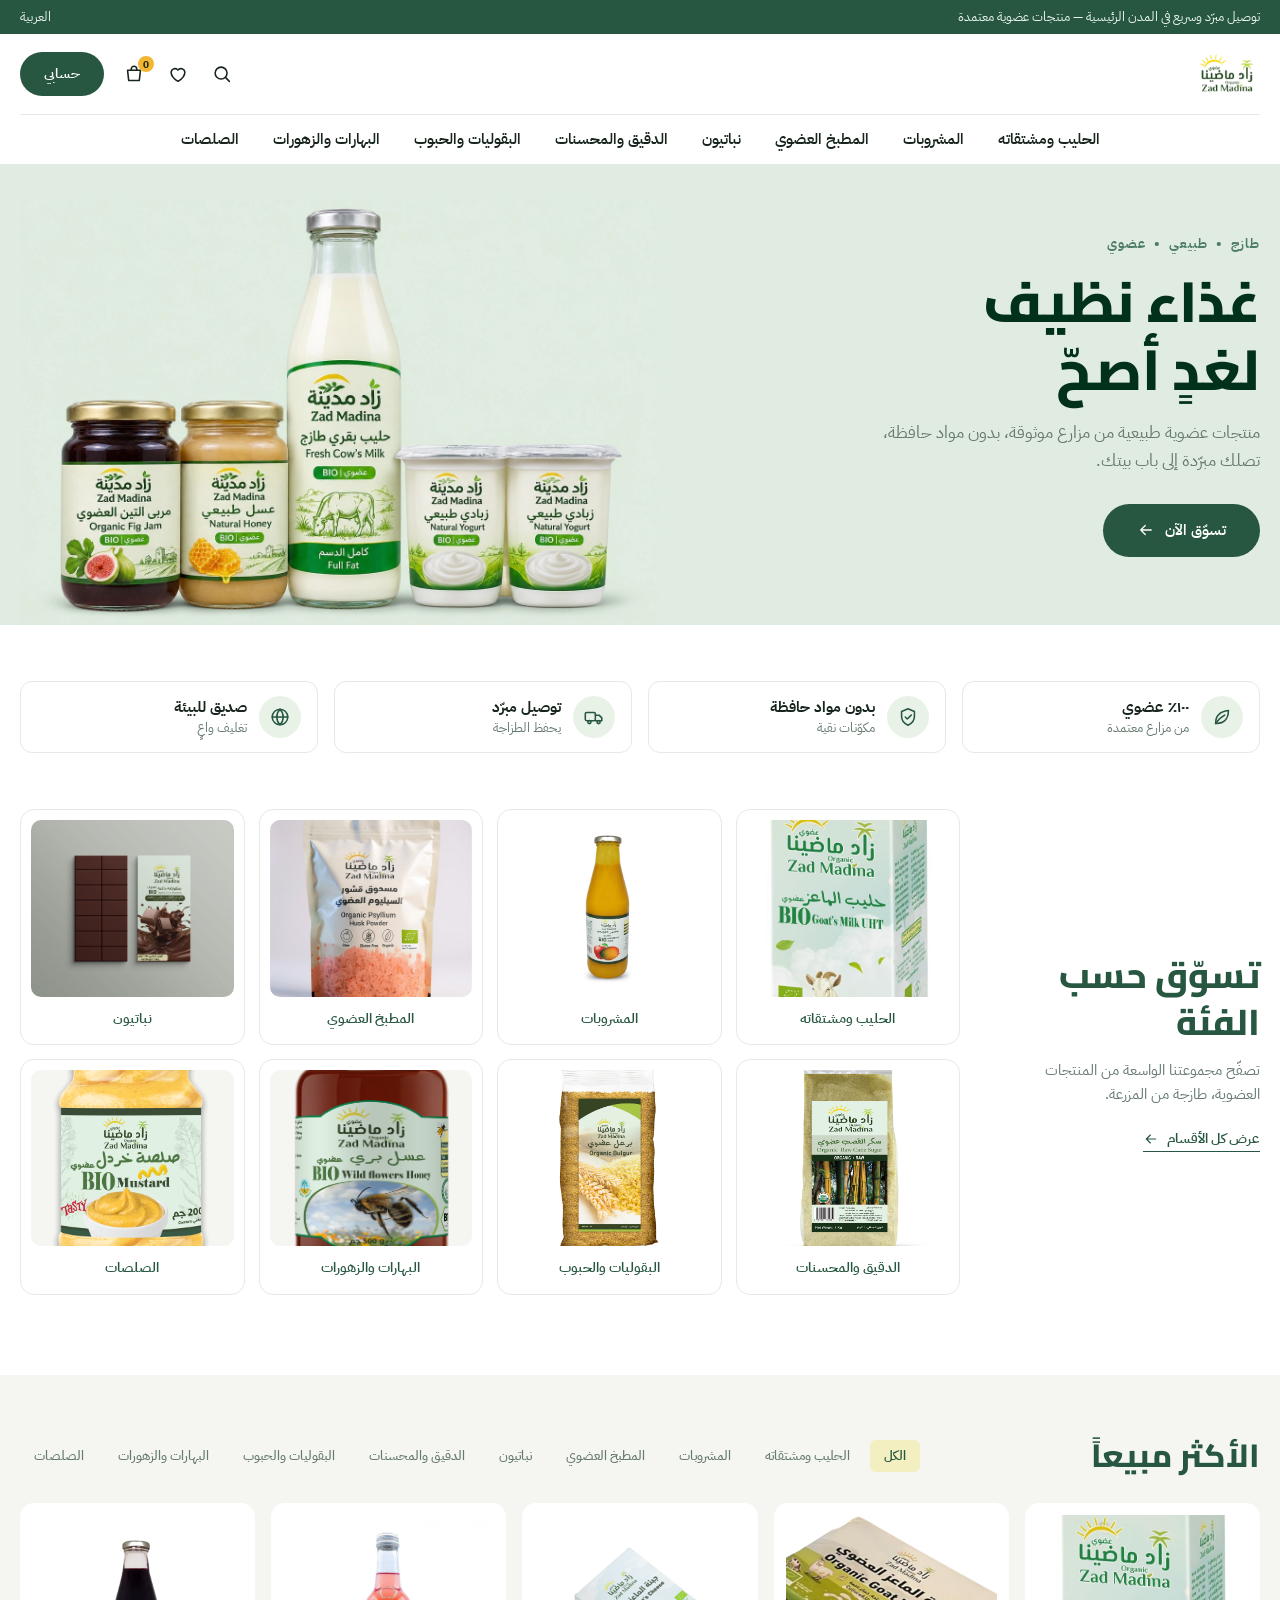
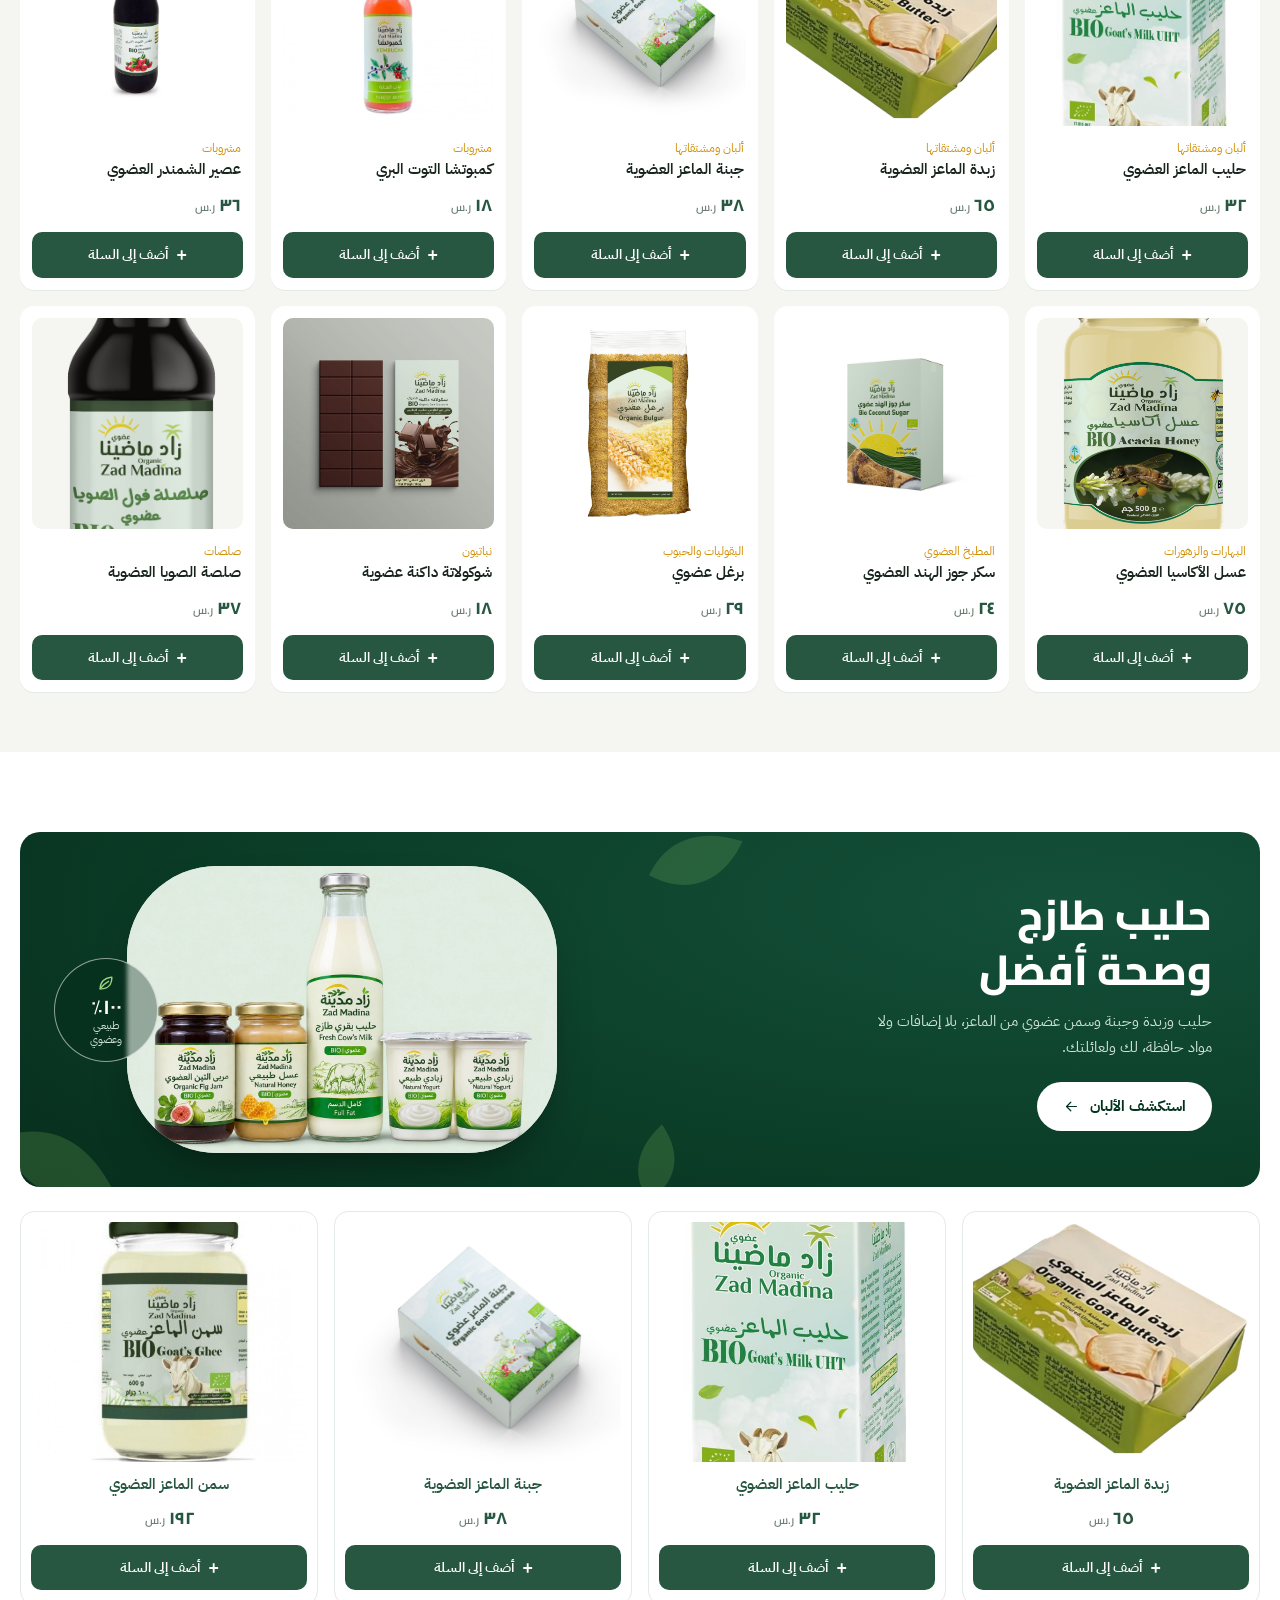
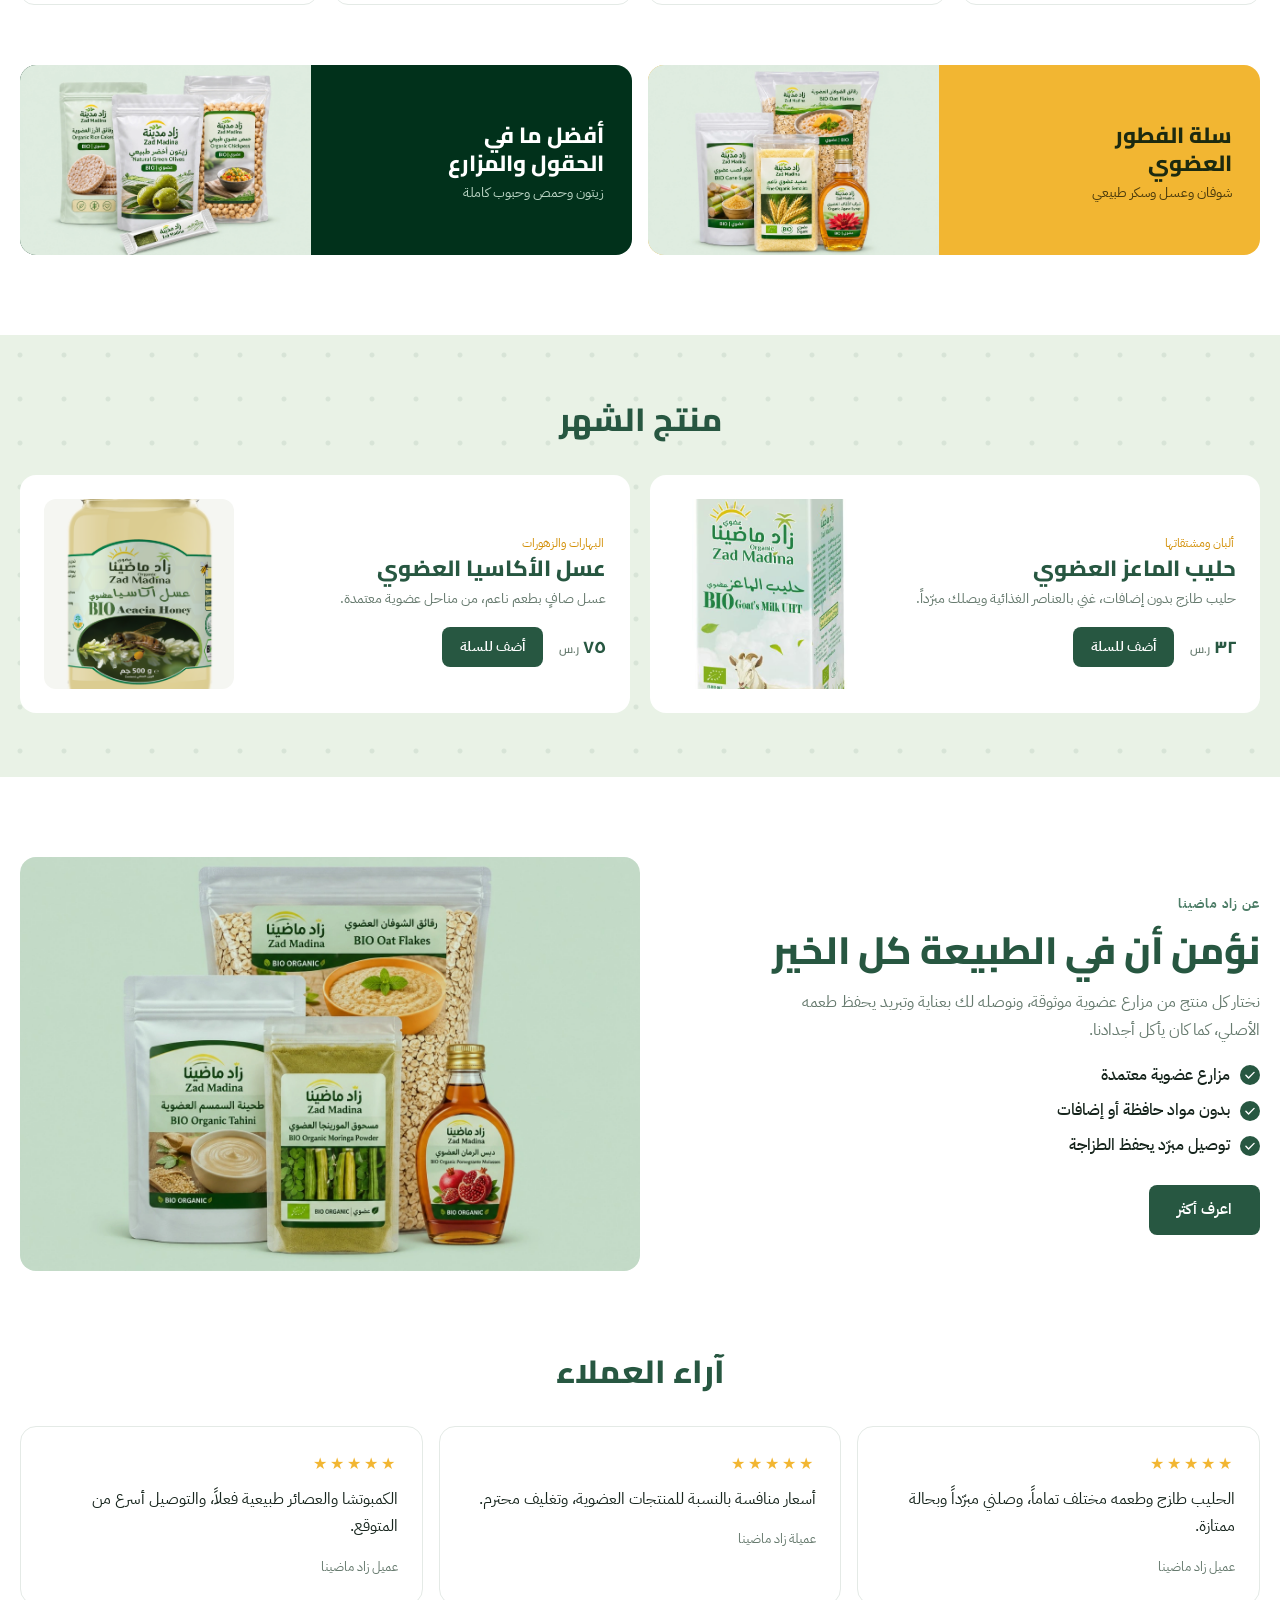
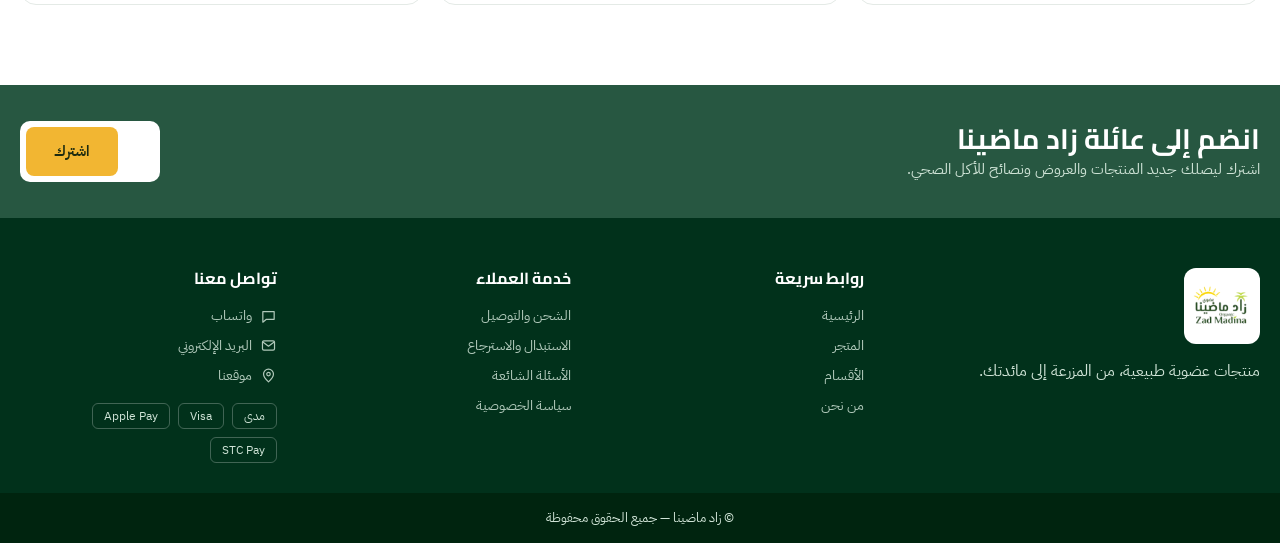
==== index.html @ 416ddc4e "Add full-width add-to-cart button under every product" ====
<!doctype html>
<html lang="ar" dir="rtl">
<head>
<meta charset="utf-8">
<meta name="viewport" content="width=device-width, initial-scale=1">
<title>زاد ماضينا | منتجات عضوية طبيعية</title>
<meta name="description" content="متجر زاد ماضينا: حليب ومشتقاته، مشروبات، مطبخ عضوي، دقيق ومحسنات بجودة عضوية موثوقة وتوصيل مبرد.">
<link rel="preconnect" href="https://fonts.googleapis.com">
<link rel="preconnect" href="https://fonts.gstatic.com" crossorigin>
<link href="https://fonts.googleapis.com/css2?family=Cairo:wght@600;700;800&family=IBM+Plex+Sans+Arabic:wght@400;500;600&display=swap" rel="stylesheet">
<link rel="stylesheet" href="css/style.css?v=27">
</head>
<body>

<div class="topbar"><div class="container topbar__in"><span>توصيل مبرّد وسريع في المدن الرئيسية — منتجات عضوية معتمدة</span><span class="topbar__lang">العربية</span></div></div>

<header class="header">
  <div class="header__row container">
    <a href="#" class="logo" aria-label="زاد ماضينا"><img src="assets/logo.webp" alt="زاد ماضينا"></a>
    <nav class="nav" aria-label="أقسام المتجر"><a href="#featured" class="nav__a" data-tab="dairy">الحليب ومشتقاته</a><a href="#featured" class="nav__a" data-tab="drinks">المشروبات</a><a href="#featured" class="nav__a" data-tab="kitchen">المطبخ العضوي</a><a href="#featured" class="nav__a" data-tab="vegan">نباتيون</a><a href="#featured" class="nav__a" data-tab="flour">الدقيق والمحسنات</a><a href="#featured" class="nav__a" data-tab="legumes">البقوليات والحبوب</a><a href="#featured" class="nav__a" data-tab="spices">البهارات والزهورات</a><a href="#featured" class="nav__a" data-tab="sauces">الصلصات</a></nav>
    <div class="header__tools">
      <button class="icon-btn" aria-label="بحث"><svg viewBox="0 0 24 24"><circle cx="11" cy="11" r="6.5"/><path d="m16 16 4 4"/></svg></button>
      <button class="icon-btn" aria-label="المفضلة"><svg viewBox="0 0 24 24"><path d="M12 20s-7.5-4.6-7.5-10A4.3 4.3 0 0 1 12 7.6 4.3 4.3 0 0 1 19.5 10c0 5.4-7.5 10-7.5 10Z"/></svg></button>
      <button class="icon-btn cart" aria-label="السلة"><svg viewBox="0 0 24 24"><path d="M5 8h14l-1.2 11H6.2L5 8Z"/><path d="M9 8V6.5a3 3 0 0 1 6 0V8"/></svg><span class="cart__n">0</span></button>
      <a href="#" class="btn btn--solid btn--acct">حسابي</a>
    </div>
  </div>
</header>

<main>

<!-- HERO: one full-width banner in the store palette -->
<section class="hero">
  <div class="hero__in container">
    <div class="hero__copy">
      <p class="eyebrow">طازج &nbsp;•&nbsp; طبيعي &nbsp;•&nbsp; عضوي</p>
      <h1>غذاء نظيف<br>لغدٍ أصحّ</h1>
      <p class="lead">منتجات عضوية طبيعية من مزارع موثوقة، بدون مواد حافظة، تصلك مبرّدة إلى باب بيتك.</p>
      <a href="#featured" class="btn btn--solid btn--lg">تسوّق الآن <svg viewBox="0 0 24 24"><path d="M19 12H5m6-6-6 6 6 6"/></svg></a>
    </div>
    <img class="hero__img" src="assets/banners/b1.webp" alt="مربى التين والعسل والحليب والزبادي العضوي من زاد ماضينا">
  </div>
</section>

<!-- BENEFITS -->
<section class="benefits container">
  <div><i><svg viewBox="0 0 24 24"><path d="M5 19c0-8 5-13 14-14 0 9-5 14-13 14"/><path d="M5 19c3-4 6-7 10-9"/></svg></i><b>١٠٠٪ عضوي</b><span>من مزارع معتمدة</span></div>
  <div><i><svg viewBox="0 0 24 24"><path d="M12 3 5 6v5.5c0 4.5 3 7.7 7 9.5 4-1.8 7-5 7-9.5V6l-7-3Z"/><path d="m9 12 2.2 2.2L15.5 10"/></svg></i><b>بدون مواد حافظة</b><span>مكوّنات نقية</span></div>
  <div><i><svg viewBox="0 0 24 24"><rect x="2.5" y="7" width="11" height="9" rx="1.5"/><path d="M13.5 10h4l3 3v3h-7"/><circle cx="7" cy="17.5" r="1.7"/><circle cx="17" cy="17.5" r="1.7"/></svg></i><b>توصيل مبرّد</b><span>يحفظ الطزاجة</span></div>
  <div><i><svg viewBox="0 0 24 24"><circle cx="12" cy="12" r="8.5"/><path d="M3.5 12h17M12 3.5c2.5 2.5 3.5 5.5 3.5 8.5s-1 6-3.5 8.5c-2.5-2.5-3.5-5.5-3.5-8.5s1-6 3.5-8.5Z"/></svg></i><b>صديق للبيئة</b><span>تغليف واعٍ</span></div>
</section>

<!-- SHOP BY CATEGORY: square cards -->
<section class="sec container cats2" id="cats">
  <div class="cats2__intro">
    <h2>تسوّق حسب<br>الفئة</h2>
    <p>تصفّح مجموعتنا الواسعة من المنتجات العضوية، طازجة من المزرعة.</p>
    <a href="#featured" class="link cats2__all" data-tab="all">عرض كل الأقسام <svg viewBox="0 0 24 24"><path d="M19 12H5m6-6-6 6 6 6"/></svg></a>
  </div>
  <div class="cats2__grid">
    <a href="#featured" class="catcard" data-tab="dairy"><span><img src="assets/products/p2.jpg" alt="الحليب ومشتقاته" loading="lazy"></span><b>الحليب ومشتقاته</b></a>
    <a href="#featured" class="catcard" data-tab="drinks"><span><img src="assets/products/p7.jpg" alt="المشروبات" loading="lazy"></span><b>المشروبات</b></a>
    <a href="#featured" class="catcard" data-tab="kitchen"><span><img src="assets/products/p11.png" alt="المطبخ العضوي" loading="lazy"></span><b>المطبخ العضوي</b></a>
    <a href="#featured" class="catcard" data-tab="vegan"><span><img src="assets/products/p13.jpg" alt="نباتيون" loading="lazy"></span><b>نباتيون</b></a>
    <a href="#featured" class="catcard" data-tab="flour"><span><img src="assets/products/p14.jpg" alt="الدقيق والمحسنات" loading="lazy"></span><b>الدقيق والمحسنات</b></a>
    <a href="#featured" class="catcard" data-tab="legumes"><span><img src="assets/products/p12.jpg" alt="البقوليات والحبوب" loading="lazy"></span><b>البقوليات والحبوب</b></a>
    <a href="#featured" class="catcard" data-tab="spices"><span><img src="assets/products/p17.png" alt="البهارات والزهورات" loading="lazy"></span><b>البهارات والزهورات</b></a>
    <a href="#featured" class="catcard" data-tab="sauces"><span><img src="assets/products/p21.png" alt="الصلصات" loading="lazy"></span><b>الصلصات</b></a>
  </div>
</section>

<!-- FEATURED: tabbed -->
<section class="panel" id="featured">
  <div class="container">
    <header class="panel__head"><h2 class="title title--start">الأكثر مبيعاً</h2>
      <div class="tabs" role="tablist"><button role="tab" class="tab is-on" data-tab="all">الكل</button><button role="tab" class="tab" data-tab="dairy">الحليب ومشتقاته</button><button role="tab" class="tab" data-tab="drinks">المشروبات</button><button role="tab" class="tab" data-tab="kitchen">المطبخ العضوي</button><button role="tab" class="tab" data-tab="vegan">نباتيون</button><button role="tab" class="tab" data-tab="flour">الدقيق والمحسنات</button><button role="tab" class="tab" data-tab="legumes">البقوليات والحبوب</button><button role="tab" class="tab" data-tab="spices">البهارات والزهورات</button><button role="tab" class="tab" data-tab="sauces">الصلصات</button></div>
    </header>
    <div class="grid" data-panel="all"><article class="card"><a href="#" class="card__img"><img src="assets/products/p2.jpg" alt="حليب الماعز العضوي" loading="lazy"></a><p class="card__cat">ألبان ومشتقاتها</p><h3>حليب الماعز العضوي</h3><div class="card__foot"><span class="price">٣٢ <small>ر.س</small></span></div><button class="add-btn" aria-label="أضف حليب الماعز العضوي للسلة"><span class="add-btn__plus">+</span> أضف إلى السلة</button></article><article class="card"><a href="#" class="card__img"><img src="assets/products/p1.jpg" alt="زبدة الماعز العضوية" loading="lazy"></a><p class="card__cat">ألبان ومشتقاتها</p><h3>زبدة الماعز العضوية</h3><div class="card__foot"><span class="price">٦٥ <small>ر.س</small></span></div><button class="add-btn" aria-label="أضف زبدة الماعز العضوية للسلة"><span class="add-btn__plus">+</span> أضف إلى السلة</button></article><article class="card"><a href="#" class="card__img"><img src="assets/products/p3.jpg" alt="جبنة الماعز العضوية" loading="lazy"></a><p class="card__cat">ألبان ومشتقاتها</p><h3>جبنة الماعز العضوية</h3><div class="card__foot"><span class="price">٣٨ <small>ر.س</small></span></div><button class="add-btn" aria-label="أضف جبنة الماعز العضوية للسلة"><span class="add-btn__plus">+</span> أضف إلى السلة</button></article><article class="card"><a href="#" class="card__img"><img src="assets/products/p5.jpg" alt="كمبوتشا التوت البري" loading="lazy"></a><p class="card__cat">مشروبات</p><h3>كمبوتشا التوت البري</h3><div class="card__foot"><span class="price">١٨ <small>ر.س</small></span></div><button class="add-btn" aria-label="أضف كمبوتشا التوت البري للسلة"><span class="add-btn__plus">+</span> أضف إلى السلة</button></article><article class="card"><a href="#" class="card__img"><img src="assets/products/p6.jpg" alt="عصير الشمندر العضوي" loading="lazy"></a><p class="card__cat">مشروبات</p><h3>عصير الشمندر العضوي</h3><div class="card__foot"><span class="price">٣٦ <small>ر.س</small></span></div><button class="add-btn" aria-label="أضف عصير الشمندر العضوي للسلة"><span class="add-btn__plus">+</span> أضف إلى السلة</button></article><article class="card"><a href="#" class="card__img"><img src="assets/products/p16.png" alt="عسل الأكاسيا العضوي" loading="lazy"></a><p class="card__cat">البهارات والزهورات</p><h3>عسل الأكاسيا العضوي</h3><div class="card__foot"><span class="price">٧٥ <small>ر.س</small></span></div><button class="add-btn" aria-label="أضف عسل الأكاسيا العضوي للسلة"><span class="add-btn__plus">+</span> أضف إلى السلة</button></article><article class="card"><a href="#" class="card__img"><img src="assets/products/p9.jpg" alt="سكر جوز الهند العضوي" loading="lazy"></a><p class="card__cat">المطبخ العضوي</p><h3>سكر جوز الهند العضوي</h3><div class="card__foot"><span class="price">٢٤ <small>ر.س</small></span></div><button class="add-btn" aria-label="أضف سكر جوز الهند العضوي للسلة"><span class="add-btn__plus">+</span> أضف إلى السلة</button></article><article class="card"><a href="#" class="card__img"><img src="assets/products/p12.jpg" alt="برغل عضوي" loading="lazy"></a><p class="card__cat">البقوليات والحبوب</p><h3>برغل عضوي</h3><div class="card__foot"><span class="price">٢٩ <small>ر.س</small></span></div><button class="add-btn" aria-label="أضف برغل عضوي للسلة"><span class="add-btn__plus">+</span> أضف إلى السلة</button></article><article class="card"><a href="#" class="card__img"><img src="assets/products/p13.jpg" alt="شوكولاتة داكنة عضوية" loading="lazy"></a><p class="card__cat">نباتيون</p><h3>شوكولاتة داكنة عضوية</h3><div class="card__foot"><span class="price">١٨ <small>ر.س</small></span></div><button class="add-btn" aria-label="أضف شوكولاتة داكنة عضوية للسلة"><span class="add-btn__plus">+</span> أضف إلى السلة</button></article><article class="card"><a href="#" class="card__img"><img src="assets/products/p20.png" alt="صلصة الصويا العضوية" loading="lazy"></a><p class="card__cat">صلصات</p><h3>صلصة الصويا العضوية</h3><div class="card__foot"><span class="price">٣٧ <small>ر.س</small></span></div><button class="add-btn" aria-label="أضف صلصة الصويا العضوية للسلة"><span class="add-btn__plus">+</span> أضف إلى السلة</button></article></div>
    <div class="grid" data-panel="dairy" hidden><article class="card"><a href="#" class="card__img"><img src="assets/products/p1.jpg" alt="زبدة الماعز العضوية" loading="lazy"></a><p class="card__cat">ألبان ومشتقاتها</p><h3>زبدة الماعز العضوية</h3><div class="card__foot"><span class="price">٦٥ <small>ر.س</small></span></div><button class="add-btn" aria-label="أضف زبدة الماعز العضوية للسلة"><span class="add-btn__plus">+</span> أضف إلى السلة</button></article><article class="card"><a href="#" class="card__img"><img src="assets/products/p2.jpg" alt="حليب الماعز العضوي" loading="lazy"></a><p class="card__cat">ألبان ومشتقاتها</p><h3>حليب الماعز العضوي</h3><div class="card__foot"><span class="price">٣٢ <small>ر.س</small></span></div><button class="add-btn" aria-label="أضف حليب الماعز العضوي للسلة"><span class="add-btn__plus">+</span> أضف إلى السلة</button></article><article class="card"><a href="#" class="card__img"><img src="assets/products/p3.jpg" alt="جبنة الماعز العضوية" loading="lazy"></a><p class="card__cat">ألبان ومشتقاتها</p><h3>جبنة الماعز العضوية</h3><div class="card__foot"><span class="price">٣٨ <small>ر.س</small></span></div><button class="add-btn" aria-label="أضف جبنة الماعز العضوية للسلة"><span class="add-btn__plus">+</span> أضف إلى السلة</button></article><article class="card"><a href="#" class="card__img"><img src="assets/products/p4.jpg" alt="سمن الماعز العضوي" loading="lazy"></a><p class="card__cat">ألبان ومشتقاتها</p><h3>سمن الماعز العضوي</h3><div class="card__foot"><span class="price">١٩٢ <small>ر.س</small></span></div><button class="add-btn" aria-label="أضف سمن الماعز العضوي للسلة"><span class="add-btn__plus">+</span> أضف إلى السلة</button></article></div>
    <div class="grid" data-panel="drinks" hidden><article class="card"><a href="#" class="card__img"><img src="assets/products/p5.jpg" alt="كمبوتشا التوت البري" loading="lazy"></a><p class="card__cat">مشروبات</p><h3>كمبوتشا التوت البري</h3><div class="card__foot"><span class="price">١٨ <small>ر.س</small></span></div><button class="add-btn" aria-label="أضف كمبوتشا التوت البري للسلة"><span class="add-btn__plus">+</span> أضف إلى السلة</button></article><article class="card"><a href="#" class="card__img"><img src="assets/products/p6.jpg" alt="عصير الشمندر العضوي" loading="lazy"></a><p class="card__cat">مشروبات</p><h3>عصير الشمندر العضوي</h3><div class="card__foot"><span class="price">٣٦ <small>ر.س</small></span></div><button class="add-btn" aria-label="أضف عصير الشمندر العضوي للسلة"><span class="add-btn__plus">+</span> أضف إلى السلة</button></article><article class="card"><a href="#" class="card__img"><img src="assets/products/p7.jpg" alt="عصير المانجو ألفونسو" loading="lazy"></a><p class="card__cat">مشروبات</p><h3>عصير المانجو ألفونسو</h3><div class="card__foot"><span class="price">٣٢ <small>ر.س</small></span></div><button class="add-btn" aria-label="أضف عصير المانجو ألفونسو للسلة"><span class="add-btn__plus">+</span> أضف إلى السلة</button></article><article class="card"><a href="#" class="card__img"><img src="assets/products/p8.jpg" alt="عصير البرتقال العضوي" loading="lazy"></a><p class="card__cat">مشروبات</p><h3>عصير البرتقال العضوي</h3><div class="card__foot"><span class="price">٣٢ <small>ر.س</small></span></div><button class="add-btn" aria-label="أضف عصير البرتقال العضوي للسلة"><span class="add-btn__plus">+</span> أضف إلى السلة</button></article></div>
    <div class="grid" data-panel="kitchen" hidden><article class="card"><a href="#" class="card__img"><img src="assets/products/p9.jpg" alt="سكر جوز الهند العضوي" loading="lazy"></a><p class="card__cat">المطبخ العضوي</p><h3>سكر جوز الهند العضوي</h3><div class="card__foot"><span class="price">٢٤ <small>ر.س</small></span></div><button class="add-btn" aria-label="أضف سكر جوز الهند العضوي للسلة"><span class="add-btn__plus">+</span> أضف إلى السلة</button></article><article class="card"><a href="#" class="card__img"><img src="assets/products/p10.jpg" alt="مايونيز عضوي" loading="lazy"></a><p class="card__cat">صلصات</p><h3>مايونيز عضوي</h3><div class="card__foot"><span class="price">٣١ <small>ر.س</small></span></div><button class="add-btn" aria-label="أضف مايونيز عضوي للسلة"><span class="add-btn__plus">+</span> أضف إلى السلة</button></article><article class="card"><a href="#" class="card__img"><img src="assets/products/p11.png" alt="قشور السيليوم العضوية" loading="lazy"></a><p class="card__cat">الدقيق والمحسنات</p><h3>قشور السيليوم العضوية</h3><div class="card__foot"><span class="price">٣٦ <small>ر.س</small></span></div><button class="add-btn" aria-label="أضف قشور السيليوم العضوية للسلة"><span class="add-btn__plus">+</span> أضف إلى السلة</button></article><article class="card"><a href="#" class="card__img"><img src="assets/products/p12.jpg" alt="برغل عضوي" loading="lazy"></a><p class="card__cat">البقوليات والحبوب</p><h3>برغل عضوي</h3><div class="card__foot"><span class="price">٢٩ <small>ر.س</small></span></div><button class="add-btn" aria-label="أضف برغل عضوي للسلة"><span class="add-btn__plus">+</span> أضف إلى السلة</button></article><article class="card"><a href="#" class="card__img"><img src="assets/products/p15.jpg" alt="رقائق الشوفان الصغيرة" loading="lazy"></a><p class="card__cat">البقوليات والحبوب</p><h3>رقائق الشوفان الصغيرة</h3><div class="card__foot"><span class="price">٢١ <small>ر.س</small></span></div><button class="add-btn" aria-label="أضف رقائق الشوفان الصغيرة للسلة"><span class="add-btn__plus">+</span> أضف إلى السلة</button></article></div>
    <div class="grid" data-panel="vegan" hidden><article class="card"><a href="#" class="card__img"><img src="assets/products/p13.jpg" alt="شوكولاتة داكنة عضوية" loading="lazy"></a><p class="card__cat">نباتيون</p><h3>شوكولاتة داكنة عضوية</h3><div class="card__foot"><span class="price">١٨ <small>ر.س</small></span></div><button class="add-btn" aria-label="أضف شوكولاتة داكنة عضوية للسلة"><span class="add-btn__plus">+</span> أضف إلى السلة</button></article><article class="card"><a href="#" class="card__img"><img src="assets/products/p11.png" alt="قشور السيليوم العضوية" loading="lazy"></a><p class="card__cat">الدقيق والمحسنات</p><h3>قشور السيليوم العضوية</h3><div class="card__foot"><span class="price">٣٦ <small>ر.س</small></span></div><button class="add-btn" aria-label="أضف قشور السيليوم العضوية للسلة"><span class="add-btn__plus">+</span> أضف إلى السلة</button></article><article class="card"><a href="#" class="card__img"><img src="assets/products/p12.jpg" alt="برغل عضوي" loading="lazy"></a><p class="card__cat">البقوليات والحبوب</p><h3>برغل عضوي</h3><div class="card__foot"><span class="price">٢٩ <small>ر.س</small></span></div><button class="add-btn" aria-label="أضف برغل عضوي للسلة"><span class="add-btn__plus">+</span> أضف إلى السلة</button></article><article class="card"><a href="#" class="card__img"><img src="assets/products/p9.jpg" alt="سكر جوز الهند العضوي" loading="lazy"></a><p class="card__cat">المطبخ العضوي</p><h3>سكر جوز الهند العضوي</h3><div class="card__foot"><span class="price">٢٤ <small>ر.س</small></span></div><button class="add-btn" aria-label="أضف سكر جوز الهند العضوي للسلة"><span class="add-btn__plus">+</span> أضف إلى السلة</button></article></div>
    <div class="grid" data-panel="flour" hidden><article class="card"><a href="#" class="card__img"><img src="assets/products/p11.png" alt="قشور السيليوم العضوية" loading="lazy"></a><p class="card__cat">الدقيق والمحسنات</p><h3>قشور السيليوم العضوية</h3><div class="card__foot"><span class="price">٣٦ <small>ر.س</small></span></div><button class="add-btn" aria-label="أضف قشور السيليوم العضوية للسلة"><span class="add-btn__plus">+</span> أضف إلى السلة</button></article><article class="card"><a href="#" class="card__img"><img src="assets/products/p14.jpg" alt="سكر القصب الخام" loading="lazy"></a><p class="card__cat">الدقيق والمحسنات</p><h3>سكر القصب الخام</h3><div class="card__foot"><span class="price">٢٠ <small>ر.س</small></span></div><button class="add-btn" aria-label="أضف سكر القصب الخام للسلة"><span class="add-btn__plus">+</span> أضف إلى السلة</button></article><article class="card"><a href="#" class="card__img"><img src="assets/products/p15.jpg" alt="رقائق الشوفان الصغيرة" loading="lazy"></a><p class="card__cat">البقوليات والحبوب</p><h3>رقائق الشوفان الصغيرة</h3><div class="card__foot"><span class="price">٢١ <small>ر.س</small></span></div><button class="add-btn" aria-label="أضف رقائق الشوفان الصغيرة للسلة"><span class="add-btn__plus">+</span> أضف إلى السلة</button></article><article class="card"><a href="#" class="card__img"><img src="assets/products/p9.jpg" alt="سكر جوز الهند العضوي" loading="lazy"></a><p class="card__cat">المطبخ العضوي</p><h3>سكر جوز الهند العضوي</h3><div class="card__foot"><span class="price">٢٤ <small>ر.س</small></span></div><button class="add-btn" aria-label="أضف سكر جوز الهند العضوي للسلة"><span class="add-btn__plus">+</span> أضف إلى السلة</button></article></div>
    <div class="grid" data-panel="legumes" hidden><article class="card"><a href="#" class="card__img"><img src="assets/products/p12.jpg" alt="برغل عضوي" loading="lazy"></a><p class="card__cat">البقوليات والحبوب</p><h3>برغل عضوي</h3><div class="card__foot"><span class="price">٢٩ <small>ر.س</small></span></div><button class="add-btn" aria-label="أضف برغل عضوي للسلة"><span class="add-btn__plus">+</span> أضف إلى السلة</button></article><article class="card"><a href="#" class="card__img"><img src="assets/products/p15.jpg" alt="رقائق الشوفان الصغيرة" loading="lazy"></a><p class="card__cat">البقوليات والحبوب</p><h3>رقائق الشوفان الصغيرة</h3><div class="card__foot"><span class="price">٢١ <small>ر.س</small></span></div><button class="add-btn" aria-label="أضف رقائق الشوفان الصغيرة للسلة"><span class="add-btn__plus">+</span> أضف إلى السلة</button></article><article class="card"><a href="#" class="card__img"><img src="assets/products/p11.png" alt="قشور السيليوم العضوية" loading="lazy"></a><p class="card__cat">الدقيق والمحسنات</p><h3>قشور السيليوم العضوية</h3><div class="card__foot"><span class="price">٣٦ <small>ر.س</small></span></div><button class="add-btn" aria-label="أضف قشور السيليوم العضوية للسلة"><span class="add-btn__plus">+</span> أضف إلى السلة</button></article><article class="card"><a href="#" class="card__img"><img src="assets/products/p14.jpg" alt="سكر القصب الخام" loading="lazy"></a><p class="card__cat">الدقيق والمحسنات</p><h3>سكر القصب الخام</h3><div class="card__foot"><span class="price">٢٠ <small>ر.س</small></span></div><button class="add-btn" aria-label="أضف سكر القصب الخام للسلة"><span class="add-btn__plus">+</span> أضف إلى السلة</button></article></div>
    <div class="grid" data-panel="spices" hidden><article class="card"><a href="#" class="card__img"><img src="assets/products/p16.png" alt="عسل الأكاسيا العضوي" loading="lazy"></a><p class="card__cat">البهارات والزهورات</p><h3>عسل الأكاسيا العضوي</h3><div class="card__foot"><span class="price">٧٥ <small>ر.س</small></span></div><button class="add-btn" aria-label="أضف عسل الأكاسيا العضوي للسلة"><span class="add-btn__plus">+</span> أضف إلى السلة</button></article><article class="card"><a href="#" class="card__img"><img src="assets/products/p17.png" alt="العسل البري العضوي" loading="lazy"></a><p class="card__cat">البهارات والزهورات</p><h3>العسل البري العضوي</h3><div class="card__foot"><span class="price">٧٥ <small>ر.س</small></span></div><button class="add-btn" aria-label="أضف العسل البري العضوي للسلة"><span class="add-btn__plus">+</span> أضف إلى السلة</button></article><article class="card"><a href="#" class="card__img"><img src="assets/products/p18.jpg" alt="مسحوق العرقسوس" loading="lazy"></a><p class="card__cat">البهارات والزهورات</p><h3>مسحوق العرقسوس</h3><div class="card__foot"><span class="price">٢٦ <small>ر.س</small></span></div><button class="add-btn" aria-label="أضف مسحوق العرقسوس للسلة"><span class="add-btn__plus">+</span> أضف إلى السلة</button></article><article class="card"><a href="#" class="card__img"><img src="assets/products/p19.jpg" alt="سكر جوز الهند العضوي" loading="lazy"></a><p class="card__cat">المطبخ العضوي</p><h3>سكر جوز الهند العضوي</h3><div class="card__foot"><span class="price">٢٤ <small>ر.س</small></span></div><button class="add-btn" aria-label="أضف سكر جوز الهند العضوي للسلة"><span class="add-btn__plus">+</span> أضف إلى السلة</button></article></div>
    <div class="grid" data-panel="sauces" hidden><article class="card"><a href="#" class="card__img"><img src="assets/products/p20.png" alt="صلصة الصويا العضوية" loading="lazy"></a><p class="card__cat">صلصات</p><h3>صلصة الصويا العضوية</h3><div class="card__foot"><span class="price">٣٧ <small>ر.س</small></span></div><button class="add-btn" aria-label="أضف صلصة الصويا العضوية للسلة"><span class="add-btn__plus">+</span> أضف إلى السلة</button></article><article class="card"><a href="#" class="card__img"><img src="assets/products/p21.png" alt="خردل عضوي" loading="lazy"></a><p class="card__cat">صلصات</p><h3>خردل عضوي</h3><div class="card__foot"><span class="price">٢٥ <small>ر.س</small></span></div><button class="add-btn" aria-label="أضف خردل عضوي للسلة"><span class="add-btn__plus">+</span> أضف إلى السلة</button></article><article class="card"><a href="#" class="card__img"><img src="assets/products/p10.jpg" alt="مايونيز عضوي" loading="lazy"></a><p class="card__cat">صلصات</p><h3>مايونيز عضوي</h3><div class="card__foot"><span class="price">٣١ <small>ر.س</small></span></div><button class="add-btn" aria-label="أضف مايونيز عضوي للسلة"><span class="add-btn__plus">+</span> أضف إلى السلة</button></article><article class="card"><a href="#" class="card__img"><img src="assets/products/p16.png" alt="عسل الأكاسيا العضوي" loading="lazy"></a><p class="card__cat">البهارات والزهورات</p><h3>عسل الأكاسيا العضوي</h3><div class="card__foot"><span class="price">٧٥ <small>ر.س</small></span></div><button class="add-btn" aria-label="أضف عسل الأكاسيا العضوي للسلة"><span class="add-btn__plus">+</span> أضف إلى السلة</button></article></div>
  </div>
</section>

<!-- DAIRY BANNER -->
<section class="sec container" id="dairy">
  <div class="dbanner">
    <span class="dbanner__leaf dbanner__leaf--a"><svg viewBox="0 0 64 64" aria-hidden="true"><path d="M8 56C8 28 26 10 58 6c0 32-18 50-46 50"/><path d="M8 56C20 40 32 28 46 20"/></svg></span>
    <span class="dbanner__leaf dbanner__leaf--b"><svg viewBox="0 0 64 64" aria-hidden="true"><path d="M8 56C8 28 26 10 58 6c0 32-18 50-46 50"/><path d="M8 56C20 40 32 28 46 20"/></svg></span>
    <span class="dbanner__leaf dbanner__leaf--c"><svg viewBox="0 0 64 64" aria-hidden="true"><path d="M8 56C8 28 26 10 58 6c0 32-18 50-46 50"/><path d="M8 56C20 40 32 28 46 20"/></svg></span>
    <div class="dbanner__txt">
      <h2>حليب طازج<br>وصحة أفضل</h2>
      <p>حليب وزبدة وجبنة وسمن عضوي من الماعز، بلا إضافات ولا مواد حافظة، لك ولعائلتك.</p>
      <a href="#featured" class="dbanner__btn" data-tab="dairy">استكشف الألبان <svg viewBox="0 0 24 24"><path d="M19 12H5m6-6-6 6 6 6"/></svg></a>
    </div>
    <div class="dbanner__media"><img src="assets/banners/b1.webp" alt="مربى وعسل وحليب وزبادي عضوي" loading="lazy"></div>
    <div class="dbanner__badge"><svg viewBox="0 0 24 24"><path d="M5 19c0-8 5-13 14-14 0 9-5 14-13 14"/><path d="M5 19c3-4 6-7 10-9"/></svg><b>١٠٠٪</b><span>طبيعي<br>وعضوي</span></div>
  </div>
</section>

<!-- DAIRY PRODUCTS ROW -->
<section class="container dairy-row">
  <div class="grid grid--4"><article class="card"><a href="#" class="card__img"><img src="assets/products/p1.jpg" alt="زبدة الماعز العضوية" loading="lazy"></a><p class="card__cat">ألبان ومشتقاتها</p><h3>زبدة الماعز العضوية</h3><div class="card__foot"><span class="price">٦٥ <small>ر.س</small></span></div><button class="add-btn" aria-label="أضف زبدة الماعز العضوية للسلة"><span class="add-btn__plus">+</span> أضف إلى السلة</button></article><article class="card"><a href="#" class="card__img"><img src="assets/products/p2.jpg" alt="حليب الماعز العضوي" loading="lazy"></a><p class="card__cat">ألبان ومشتقاتها</p><h3>حليب الماعز العضوي</h3><div class="card__foot"><span class="price">٣٢ <small>ر.س</small></span></div><button class="add-btn" aria-label="أضف حليب الماعز العضوي للسلة"><span class="add-btn__plus">+</span> أضف إلى السلة</button></article><article class="card"><a href="#" class="card__img"><img src="assets/products/p3.jpg" alt="جبنة الماعز العضوية" loading="lazy"></a><p class="card__cat">ألبان ومشتقاتها</p><h3>جبنة الماعز العضوية</h3><div class="card__foot"><span class="price">٣٨ <small>ر.س</small></span></div><button class="add-btn" aria-label="أضف جبنة الماعز العضوية للسلة"><span class="add-btn__plus">+</span> أضف إلى السلة</button></article><article class="card"><a href="#" class="card__img"><img src="assets/products/p4.jpg" alt="سمن الماعز العضوي" loading="lazy"></a><p class="card__cat">ألبان ومشتقاتها</p><h3>سمن الماعز العضوي</h3><div class="card__foot"><span class="price">١٩٢ <small>ر.س</small></span></div><button class="add-btn" aria-label="أضف سمن الماعز العضوي للسلة"><span class="add-btn__plus">+</span> أضف إلى السلة</button></article></div>
</section>

<!-- PROMO BANNERS -->
<section class="promos container">
  <a href="#" class="promo promo--amber"><div><h3>سلة الفطور<br>العضوي</h3><p>شوفان وعسل وسكر طبيعي</p></div><img src="assets/banners/b5.webp" alt="" loading="lazy"></a>
  <a href="#" class="promo promo--dark"><div><h3>أفضل ما في<br>الحقول والمزارع</h3><p>زيتون وحمص وحبوب كاملة</p></div><img src="assets/banners/b4.webp" alt="" loading="lazy"></a>
</section>

<!-- DEAL OF THE MONTH -->
<section class="deal" id="deal">
  <div class="container">
    <h2 class="title">منتج الشهر</h2>
    <div class="deal__grid">
      <article class="dcard"><div><p class="card__cat">ألبان ومشتقاتها</p><h3>حليب الماعز العضوي</h3><p class="dcard__d">حليب طازج بدون إضافات، غني بالعناصر الغذائية ويصلك مبرّداً.</p><div class="dcard__f"><span class="price">٣٢ <small>ر.س</small></span><a href="#" class="btn btn--solid btn--sm">أضف للسلة</a></div></div><img src="assets/products/p2.jpg" alt="حليب الماعز العضوي" loading="lazy"></article>
      <article class="dcard"><div><p class="card__cat">البهارات والزهورات</p><h3>عسل الأكاسيا العضوي</h3><p class="dcard__d">عسل صافٍ بطعم ناعم، من مناحل عضوية معتمدة.</p><div class="dcard__f"><span class="price">٧٥ <small>ر.س</small></span><a href="#" class="btn btn--solid btn--sm">أضف للسلة</a></div></div><img src="assets/products/p16.png" alt="عسل الأكاسيا العضوي" loading="lazy"></article>
    </div>
  </div>
</section>

<!-- ABOUT -->
<section class="about sec container" id="about">
  <div class="about__txt">
    <p class="eyebrow eyebrow--g">عن زاد ماضينا</p>
    <h2>نؤمن أن في الطبيعة كل الخير</h2>
    <p>نختار كل منتج من مزارع عضوية موثوقة، ونوصله لك بعناية وتبريد يحفظ طعمه الأصلي، كما كان يأكل أجدادنا.</p>
    <ul class="checks"><li><svg viewBox="0 0 24 24"><path d="m5 12.5 4.5 4.5L19 7.5"/></svg> مزارع عضوية معتمدة</li><li><svg viewBox="0 0 24 24"><path d="m5 12.5 4.5 4.5L19 7.5"/></svg> بدون مواد حافظة أو إضافات</li><li><svg viewBox="0 0 24 24"><path d="m5 12.5 4.5 4.5L19 7.5"/></svg> توصيل مبرّد يحفظ الطزاجة</li></ul>
    <a href="#" class="btn btn--solid">اعرف أكثر</a>
  </div>
  <div class="about__img"><img src="assets/banners/b3.webp" alt="منتجات عضوية" loading="lazy"></div>
</section>

<!-- REVIEWS -->
<section class="sec container">
  <h2 class="title">آراء العملاء</h2>
  <div class="reviews__grid">
    <blockquote><div class="stars">★★★★★</div><p>الحليب طازج وطعمه مختلف تماماً، وصلني مبرّداً وبحالة ممتازة.</p><cite>عميل زاد ماضينا</cite></blockquote>
    <blockquote><div class="stars">★★★★★</div><p>أسعار منافسة بالنسبة للمنتجات العضوية، وتغليف محترم.</p><cite>عميلة زاد ماضينا</cite></blockquote>
    <blockquote><div class="stars">★★★★★</div><p>الكمبوتشا والعصائر طبيعية فعلاً، والتوصيل أسرع من المتوقع.</p><cite>عميل زاد ماضينا</cite></blockquote>
  </div>
</section>

<!-- NEWSLETTER -->
<section class="news">
  <div class="news__in container">
    <div><h2>انضم إلى عائلة زاد ماضينا</h2><p>اشترك ليصلك جديد المنتجات والعروض ونصائح للأكل الصحي.</p></div>
    <form class="news__form" onsubmit="return false"><input type="email" placeholder="بريدك الإلكتروني" aria-label="البريد الإلكتروني"><button class="btn btn--amber">اشترك</button></form>
  </div>
</section>

</main>

<footer class="footer" id="contact">
  <div class="footer__in container">
    <div class="footer__brand"><img src="assets/logo.webp" alt="زاد ماضينا"><p>منتجات عضوية طبيعية، من المزرعة إلى مائدتك.</p></div>
    <div><h4>روابط سريعة</h4><a href="#">الرئيسية</a><a href="#featured">المتجر</a><a href="#cats">الأقسام</a><a href="#about">من نحن</a></div>
    <div><h4>خدمة العملاء</h4><a href="#">الشحن والتوصيل</a><a href="#">الاستبدال والاسترجاع</a><a href="#">الأسئلة الشائعة</a><a href="#">سياسة الخصوصية</a></div>
    <div><h4>تواصل معنا</h4><a href="#"><svg viewBox="0 0 24 24"><path d="M4 5h16v11H9l-5 4V5Z"/></svg> واتساب</a><a href="#"><svg viewBox="0 0 24 24"><rect x="3.5" y="5.5" width="17" height="13" rx="2"/><path d="m4 7 8 6 8-6"/></svg> البريد الإلكتروني</a><a href="#"><svg viewBox="0 0 24 24"><path d="M12 21s7-6 7-11a7 7 0 0 0-14 0c0 5 7 11 7 11Z"/><circle cx="12" cy="10" r="2.5"/></svg> موقعنا</a><div class="pay"><span>مدى</span><span>Visa</span><span>Apple Pay</span><span>STC Pay</span></div></div>
  </div>
  <div class="footer__copy">© زاد ماضينا — جميع الحقوق محفوظة</div>
</footer>

<script src="js/main.js?v=27"></script>
</body>
</html>
---- css/style.css ----
:root{
  --green:#275741; --green-dark:#01311b; --green-mid:#4d7d67; --amber:#f2b632; --amber-ink:#d28f06;
  --sage:#dfeee4; --paper:#f5f6f2; --ink:#17251d; --muted:#667a6e; --line:#e4eae6;
  --radius:16px; --ff-d:'Cairo',sans-serif; --ff-b:'IBM Plex Sans Arabic',sans-serif;
}
*{box-sizing:border-box;margin:0;padding:0}
html{scroll-behavior:smooth;scroll-padding-top:150px}
body{font-family:var(--ff-b);color:var(--ink);background:#fff;line-height:1.7;-webkit-font-smoothing:antialiased}
img{display:block;max-width:100%}
a{color:inherit;text-decoration:none}
button{font:inherit;cursor:pointer;border:0;background:none;color:inherit}
ul{list-style:none}
svg{width:22px;height:22px;fill:none;stroke:currentColor;stroke-width:1.7;stroke-linecap:round;stroke-linejoin:round;flex:none}
h1,h2,h3,h4{font-family:var(--ff-d);line-height:1.3;color:var(--green)}
.container{width:min(1240px,100% - 32px);margin-inline:auto}
.title{text-align:center;font-size:clamp(24px,2.6vw,32px);font-weight:800;margin-bottom:34px}
.title--start{text-align:start;margin:0}
.link{font-size:14px;font-weight:600;color:var(--green);border-bottom:1.5px solid currentColor}
.eyebrow{font-size:12.5px;font-weight:700;letter-spacing:.06em;color:var(--amber-ink);margin-bottom:12px}
.eyebrow--g{color:var(--green-mid)}

.btn{display:inline-flex;align-items:center;justify-content:center;padding:12px 28px;border-radius:8px;font-weight:600;font-size:15px;transition:transform .2s,background .2s}
.btn:hover{transform:translateY(-2px)}
.btn--amber{background:var(--amber);color:#1c2a10}.btn--amber:hover{background:#f7c451}
.btn--solid{background:var(--green);color:#fff}.btn--solid:hover{background:var(--green-dark)}
.btn--sm{padding:8px 18px;font-size:14px}

/* topbar + header */
.topbar{background:var(--green);color:#e8f4ec;font-size:12.5px}
.topbar__in{display:flex;justify-content:space-between;align-items:center;height:34px}
.header__row{display:grid;grid-template-columns:auto 1fr auto;align-items:center;column-gap:28px;padding-block:8px 0;width:min(1240px,100% - 32px)}
.header__row>.logo,.header__row>.header__tools{padding-bottom:8px}
.header__tools{grid-column:3}
.contact{display:inline-flex;align-items:center;gap:8px;font-size:14px;color:var(--muted)}
.contact svg{color:var(--green)}
.logo img{height:64px;width:auto}
.header__tools{display:flex;gap:4px;justify-content:flex-end;align-items:center}
.icon-btn{width:40px;height:40px;display:grid;place-items:center;border-radius:50%;position:relative;transition:background .2s}
.icon-btn:hover{background:var(--paper)}
.menu-btn{display:none}
.account{display:flex;align-items:center;gap:10px;font-size:13px;font-weight:600;line-height:1.3;padding-inline:8px}
.account svg{width:36px;height:36px;padding:8px;border-radius:50%;background:#e9f2e6;color:var(--green)}
.account small{display:block;font-weight:400;color:var(--muted);font-size:11.5px}
.cart__n{position:absolute;top:2px;inset-inline-start:0;min-width:16px;height:16px;border-radius:8px;background:var(--amber);color:#1c2a10;font-size:10px;font-weight:700;display:grid;place-items:center}
.header{position:sticky;top:0;z-index:50;background:#fff;border-bottom:1px solid var(--line)}
.mainnav{display:flex;gap:34px;justify-content:center;padding-bottom:4px}
.mainnav a{display:inline-flex;align-items:center;gap:2px;padding:8px 0;font-size:14.5px;font-weight:500;position:relative}
.mainnav svg{width:15px;height:15px}
.mainnav a::after{content:"";position:absolute;inset-inline:0;bottom:2px;height:2px;background:var(--green);transform:scaleX(0);transition:transform .25s}
.mainnav a:hover::after,.mainnav a.is-on::after{transform:scaleX(1)}
.mainnav a.is-on{color:var(--green);font-weight:600}

/* header: logo | categories nav | tools + account button */
.nav{display:flex;justify-content:center;gap:30px;min-width:0;grid-column:1/-1;order:3;border-top:1px solid var(--line);overflow-x:auto;scrollbar-width:none}
.nav__a{position:relative;padding:12px 2px;font-size:14.5px;font-weight:600;color:var(--ink);white-space:nowrap;transition:color .2s}
.nav__a::after{content:"";position:absolute;inset-inline:0;bottom:4px;height:2px;background:var(--green);transform:scaleX(0);transition:transform .25s}
.nav__a:hover,.nav__a.is-on{color:var(--green)}
.nav__a:hover::after,.nav__a.is-on::after{transform:scaleX(1)}
.btn--acct{padding:10px 24px;border-radius:999px;font-size:14px;margin-inline-start:6px}
@media (max-width:1000px){.nav{justify-content:flex-start;gap:22px}}
@media (max-width:560px){.btn--acct{display:none}}

/* hero: single full-width banner (store palette) */
.hero{background:#e0ebe1;overflow:hidden}
.hero__in{display:grid;grid-template-columns:1fr 1.1fr;align-items:end;gap:20px;min-height:clamp(420px,36vw,520px)}
.hero__copy{align-self:center;padding-block:40px;max-width:480px}
.hero .eyebrow{color:var(--green-mid);letter-spacing:.08em;margin-bottom:14px}
.hero h1{font-size:clamp(34px,4.4vw,58px);font-weight:800;line-height:1.2;color:var(--green-dark);margin-bottom:16px}
.hero .lead{font-size:16.5px;color:var(--muted);margin-bottom:28px;max-width:40ch}
.hero__img{width:100%;max-height:clamp(420px,36vw,520px);object-fit:contain;object-position:bottom left}
.btn--lg{padding:14px 34px;border-radius:999px;gap:10px}
.btn--lg svg{width:18px;height:18px}
@media (max-width:800px){
  .hero__in{grid-template-columns:minmax(0,1fr);gap:0}
  .hero__copy{text-align:center;padding-block:34px 0;margin-inline:auto}
  .hero .lead{margin-inline:auto}
  .hero__img{max-height:none}
}

/* benefits */
.benefits{display:grid;grid-template-columns:repeat(4,1fr);gap:16px;margin-top:56px}
.benefits + .sec{margin-top:56px}
@media (max-width:700px){.benefits{margin-top:36px}.benefits + .sec{margin-top:36px}}
.benefits>div{display:grid;grid-template-columns:auto 1fr;column-gap:12px;align-items:center;padding:14px 16px;border:1px solid var(--line);border-radius:12px}
.benefits i{grid-row:span 2;width:42px;height:42px;border-radius:50%;background:#e9f2e6;color:var(--green);display:grid;place-items:center}
.benefits b{font-size:14.5px;line-height:1.3}.benefits span{font-size:12.5px;color:var(--muted);line-height:1.3}

.sec{margin-top:80px}

/* category squares */
.cats2{display:grid;grid-template-columns:260px minmax(0,1fr);gap:40px;align-items:center}
.cats2__intro h2{font-size:clamp(26px,2.8vw,36px);font-weight:800;margin-bottom:12px}
.cats2__intro p{color:var(--muted);font-size:14.5px;margin-bottom:18px}
.cats2__all{display:inline-flex;align-items:center;gap:8px}
.cats2__all svg{width:16px;height:16px}
.cats2__grid{display:grid;grid-template-columns:repeat(4,1fr);gap:14px}
.catcard{display:flex;flex-direction:column;gap:10px;padding:10px 10px 14px;border:1px solid var(--line);border-radius:14px;background:#fff;text-align:center;transition:box-shadow .25s,transform .25s}
.catcard:hover{box-shadow:0 16px 30px -20px rgba(1,49,27,.5);transform:translateY(-3px)}
.catcard span{aspect-ratio:1.15;border-radius:10px;overflow:hidden;background:var(--paper);display:block}
.catcard img{width:100%;height:100%;object-fit:cover;transition:transform .5s}
.catcard:hover img{transform:scale(1.06)}
.catcard b{font-size:14px;font-weight:600;color:var(--green)}
@media (max-width:1000px){.cats2{grid-template-columns:minmax(0,1fr);gap:22px}.cats2__intro{text-align:center}.cats2__grid{grid-template-columns:repeat(4,1fr)}}
@media (max-width:700px){.cats2__grid{grid-template-columns:repeat(2,1fr)}}

/* panel (grey band) + tabs */
.panel{margin-top:80px;background:var(--paper);padding-block:60px}
.panel__head{display:flex;justify-content:space-between;align-items:center;gap:16px;margin-bottom:26px}
.tabs{display:flex;gap:6px;overflow-x:auto;scrollbar-width:none;max-width:100%}
.tab{padding:5px 14px;border-radius:6px;font-size:13px;font-weight:500;color:var(--muted);white-space:nowrap;transition:.2s}
.tab:hover{color:var(--green)}
.tab.is-on{background:#f3efc0;color:var(--green);font-weight:600}
.grid{display:grid;grid-template-columns:repeat(5,1fr);gap:16px}
.grid[hidden]{display:none}
.grid--4{grid-template-columns:repeat(4,1fr)}
.dairy-row{margin-top:24px}
/* dairy products: same framed look as the category cards */
.dairy-row .card{border:1px solid var(--line);box-shadow:none;padding:10px 10px 14px;text-align:center;gap:0}
.dairy-row .card:hover{box-shadow:0 16px 30px -20px rgba(1,49,27,.5)}
.dairy-row .card__img{aspect-ratio:1.15;border-radius:10px}
.dairy-row .card__cat{display:none}
.dairy-row .card h3{margin:12px 2px 8px;font-size:14.5px;font-weight:600;color:var(--green)}
.dairy-row .card__foot{justify-content:center;gap:14px;margin:auto 2px 0}

/* cards */
.card{background:#fff;border-radius:14px;padding:12px;display:flex;flex-direction:column;box-shadow:0 1px 0 var(--line);transition:box-shadow .25s,transform .25s}
.card:hover{box-shadow:0 16px 30px -20px rgba(1,49,27,.5);transform:translateY(-3px)}
.card__img{aspect-ratio:1;border-radius:10px;overflow:hidden;background:var(--paper);display:block}
.card__img img{width:100%;height:100%;object-fit:cover;transition:transform .5s}
.card:hover .card__img img{transform:scale(1.05)}
.card__cat{font-size:12px;color:var(--amber-ink);margin:12px 2px 0}
.card h3{font-family:var(--ff-b);font-size:15px;font-weight:600;color:var(--ink);margin:0 2px 10px;line-height:1.5}
.card__foot{display:flex;align-items:center;justify-content:space-between;margin:auto 2px 0}
.price{font-family:var(--ff-d);font-weight:800;font-size:17px;color:var(--green)}
.price small{font-size:11.5px;font-weight:600;color:var(--muted)}
.cart-btn{width:34px;height:34px;border-radius:8px;background:var(--paper);color:var(--green);display:grid;place-items:center;transition:.2s}
.cart-btn svg{width:17px;height:17px}
.cart-btn:hover{background:var(--green);color:#fff}

/* add to cart button under each product */
.add-btn{margin-top:12px;width:100%;display:flex;align-items:center;justify-content:center;gap:8px;padding:11px 14px;border-radius:10px;background:var(--green);color:#fff;font-size:14px;font-weight:600;transition:background .2s,transform .2s}
.add-btn__plus{font-size:19px;line-height:1;font-weight:500}
.add-btn:hover{background:var(--green-dark)}
.add-btn:active{transform:scale(.98)}
.add-btn.is-added{background:var(--amber);color:#1c2a10}

/* promos */
.promos{display:grid;grid-template-columns:1fr 1fr;gap:16px;margin-top:60px}
.promo{position:relative;display:grid;grid-template-columns:1.1fr 1fr;align-items:center;border-radius:var(--radius);overflow:hidden;height:190px}
.promo div{padding:22px 28px}
.promo h3{font-size:22px;font-weight:800;margin-bottom:4px}
.promo p{font-size:13.5px}
.promo img{width:100%;height:100%;object-fit:cover;transition:transform .6s}.promo:hover img{transform:scale(1.04)}
.promo--amber{background:var(--amber)}.promo--amber h3{color:#1c2a10}.promo--amber p{color:#4a3a0c}
.promo--dark{background:var(--green-dark)}.promo--dark h3{color:#fff}.promo--dark p{color:#b9d3c3}

/* dairy banner */
.dbanner{position:relative;overflow:hidden;border-radius:20px;background:radial-gradient(120% 140% at 85% 20%,#14503a 0%,#0b3d27 55%,#062a1a 100%);color:#fff;display:grid;grid-template-columns:1.05fr 1fr;align-items:center;gap:20px;padding:34px 48px;min-height:270px}
.dbanner__txt{position:relative;z-index:2;max-width:430px}
.dbanner h2{color:#fff;font-size:clamp(28px,3.4vw,42px);font-weight:800;margin-bottom:12px}
.dbanner p{color:#cfe3d6;font-size:15px;margin-bottom:22px;max-width:38ch}
.dbanner__btn{display:inline-flex;align-items:center;gap:10px;background:#fff;color:var(--green-dark);font-weight:700;font-size:14.5px;padding:12px 26px;border-radius:999px;transition:transform .2s,background .2s}
.dbanner__btn svg{width:17px;height:17px}
.dbanner__btn:hover{transform:translateY(-2px);background:var(--amber)}
.dbanner__media{position:relative;z-index:1;justify-self:center;width:100%;max-width:430px;aspect-ratio:3/2;border-radius:90px;overflow:hidden;background:#e0ebe1;box-shadow:0 24px 50px -24px rgba(0,0,0,.6)}
.dbanner__media img{width:100%;height:100%;object-fit:cover}
.dbanner__badge{position:absolute;z-index:2;top:50%;inset-inline-end:34px;transform:translateY(-50%);width:104px;height:104px;border-radius:50%;border:1.5px solid rgba(255,255,255,.55);display:grid;place-content:center;justify-items:center;text-align:center;line-height:1.2;background:rgba(6,42,26,.35);backdrop-filter:blur(2px)}
.dbanner__badge svg{width:20px;height:20px;color:#9fd37f;margin-bottom:2px}
.dbanner__badge b{font-family:var(--ff-d);font-size:20px}
.dbanner__badge span{font-size:11px;color:#cfe3d6}
.dbanner__leaf{position:absolute;z-index:0;opacity:.22;color:#7fbf5f;pointer-events:none}
.dbanner__leaf svg{width:100%;height:100%;fill:currentColor;stroke:none}
.dbanner__leaf--a{width:90px;height:90px;top:-18px;inset-inline-start:42%;transform:rotate(25deg)}
.dbanner__leaf--b{width:70px;height:70px;bottom:-12px;inset-inline-start:46%;transform:rotate(-35deg)}
.dbanner__leaf--c{width:110px;height:110px;bottom:-30px;inset-inline-end:-20px;transform:rotate(70deg)}
@media (max-width:900px){
  .dbanner{grid-template-columns:minmax(0,1fr);padding:30px 24px;text-align:center}
  .dbanner__txt{margin-inline:auto}.dbanner p{margin-inline:auto}
  .dbanner__media{border-radius:60px}
  .dbanner__badge{top:16px;inset-inline-end:16px;transform:none;width:82px;height:82px}
  .dbanner__badge b{font-size:16px}.dbanner__badge span{font-size:9.5px}
}

/* deal */
.deal{margin-top:80px;padding-block:64px;background:#e9f2e6 radial-gradient(circle at 20px 20px,rgba(39,87,65,.09) 2px,transparent 3px) 0 0/44px 44px}
.deal__grid{display:grid;grid-template-columns:1fr 1fr;gap:20px}
.dcard{display:grid;grid-template-columns:1fr 190px;gap:18px;align-items:center;background:#fff;border-radius:var(--radius);padding:24px}
.dcard h3{font-size:22px;font-weight:800;margin-bottom:6px}
.dcard__d{font-size:13.5px;color:var(--muted);margin-bottom:16px}
.dcard__f{display:flex;align-items:center;gap:16px}
.dcard img{width:100%;aspect-ratio:1;object-fit:cover;border-radius:12px;background:var(--paper)}

/* about */
.about{display:grid;grid-template-columns:1fr 1.1fr;gap:56px;align-items:center}
.about h2{font-size:clamp(26px,3vw,38px);font-weight:800;margin-bottom:14px}
.about__txt>p:not(.eyebrow){color:var(--muted);margin-bottom:18px;max-width:48ch}
.checks{margin-bottom:26px;display:grid;gap:8px}
.checks li{display:flex;align-items:center;gap:10px;font-weight:500}
.checks svg{width:20px;height:20px;padding:3px;border-radius:50%;background:var(--green);color:#fff;stroke-width:2.4}
.about__img{border-radius:var(--radius);overflow:hidden;background:var(--sage)}
.about__img img{width:100%;mix-blend-mode:multiply}

/* reviews */
.reviews__grid{display:grid;grid-template-columns:repeat(3,1fr);gap:16px}
blockquote{border:1px solid var(--line);border-radius:var(--radius);padding:24px;background:#fff}
.stars{color:var(--amber);letter-spacing:3px;margin-bottom:8px}
blockquote p{margin-bottom:12px}
cite{font-style:normal;font-size:13px;color:var(--muted)}

/* newsletter + footer */
.news{margin-top:80px;background:var(--green)}
.news__in{display:grid;grid-template-columns:1fr auto;gap:30px;align-items:center;padding-block:36px}
.news h2{color:#fff;font-size:clamp(20px,2.4vw,28px)}
.news p{color:#cfe3d6;font-size:14.5px}
.news__form{display:flex;gap:8px;background:#fff;border-radius:10px;padding:6px;width:min(460px,100%)}
.news__form input{flex:1;width:0;border:0;outline:0;background:none;padding:0 14px;font:inherit;min-width:0}
.footer{background:var(--green-dark);color:#cfe3d6}
.footer__in{display:grid;grid-template-columns:1.4fr 1fr 1fr 1fr;gap:36px;padding-block:50px 30px}
.footer__brand img{height:76px;background:#fff;border-radius:12px;padding:6px;margin-bottom:14px}
.footer h4{color:#fff;font-size:16px;margin-bottom:12px}
.footer a{display:flex;align-items:center;gap:8px;font-size:14px;padding:3px 0;opacity:.85}
.footer a svg{width:17px;height:17px}
.footer a:hover{opacity:1;color:#fff}
.pay{display:flex;flex-wrap:wrap;gap:8px;margin-top:12px}
.pay span{border:1px solid rgba(255,255,255,.25);border-radius:6px;padding:2px 11px;font-size:12px}
.footer__copy{background:#00240f;text-align:center;font-size:12.5px;padding:14px}

/* responsive */
@media (max-width:1100px){
  .grid{grid-template-columns:repeat(4,1fr)}
}
@media (max-width:900px){
  .contact span,.account span{display:none}.menu-btn{display:grid}.mainnav{display:none}
  .header__row{height:72px}.logo img{height:56px}
  .benefits{grid-template-columns:1fr 1fr}
  .grid{grid-template-columns:repeat(3,1fr)}
  .panel__head{flex-direction:column;align-items:stretch}
  .promos,.deal__grid,.about,.reviews__grid{grid-template-columns:1fr}
  .about{gap:28px}
  .news__in{grid-template-columns:minmax(0,1fr);text-align:center}.news__in>*{min-width:0}.news__form{margin-inline:auto;width:100%;max-width:460px}
  .footer__in{grid-template-columns:1fr 1fr}
}
@media (max-width:560px){
  .topbar__lang{display:none}.topbar__in{justify-content:center}
  .benefits{grid-template-columns:1fr}
  .grid{grid-template-columns:1fr 1fr;gap:10px}
  .dcard{grid-template-columns:1fr}.dcard img{order:-1;max-height:200px}
  .promo{grid-template-columns:1fr 1fr}
  .footer__in{grid-template-columns:1fr}
}
@media (prefers-reduced-motion:reduce){*{transition:none!important;scroll-behavior:auto}}
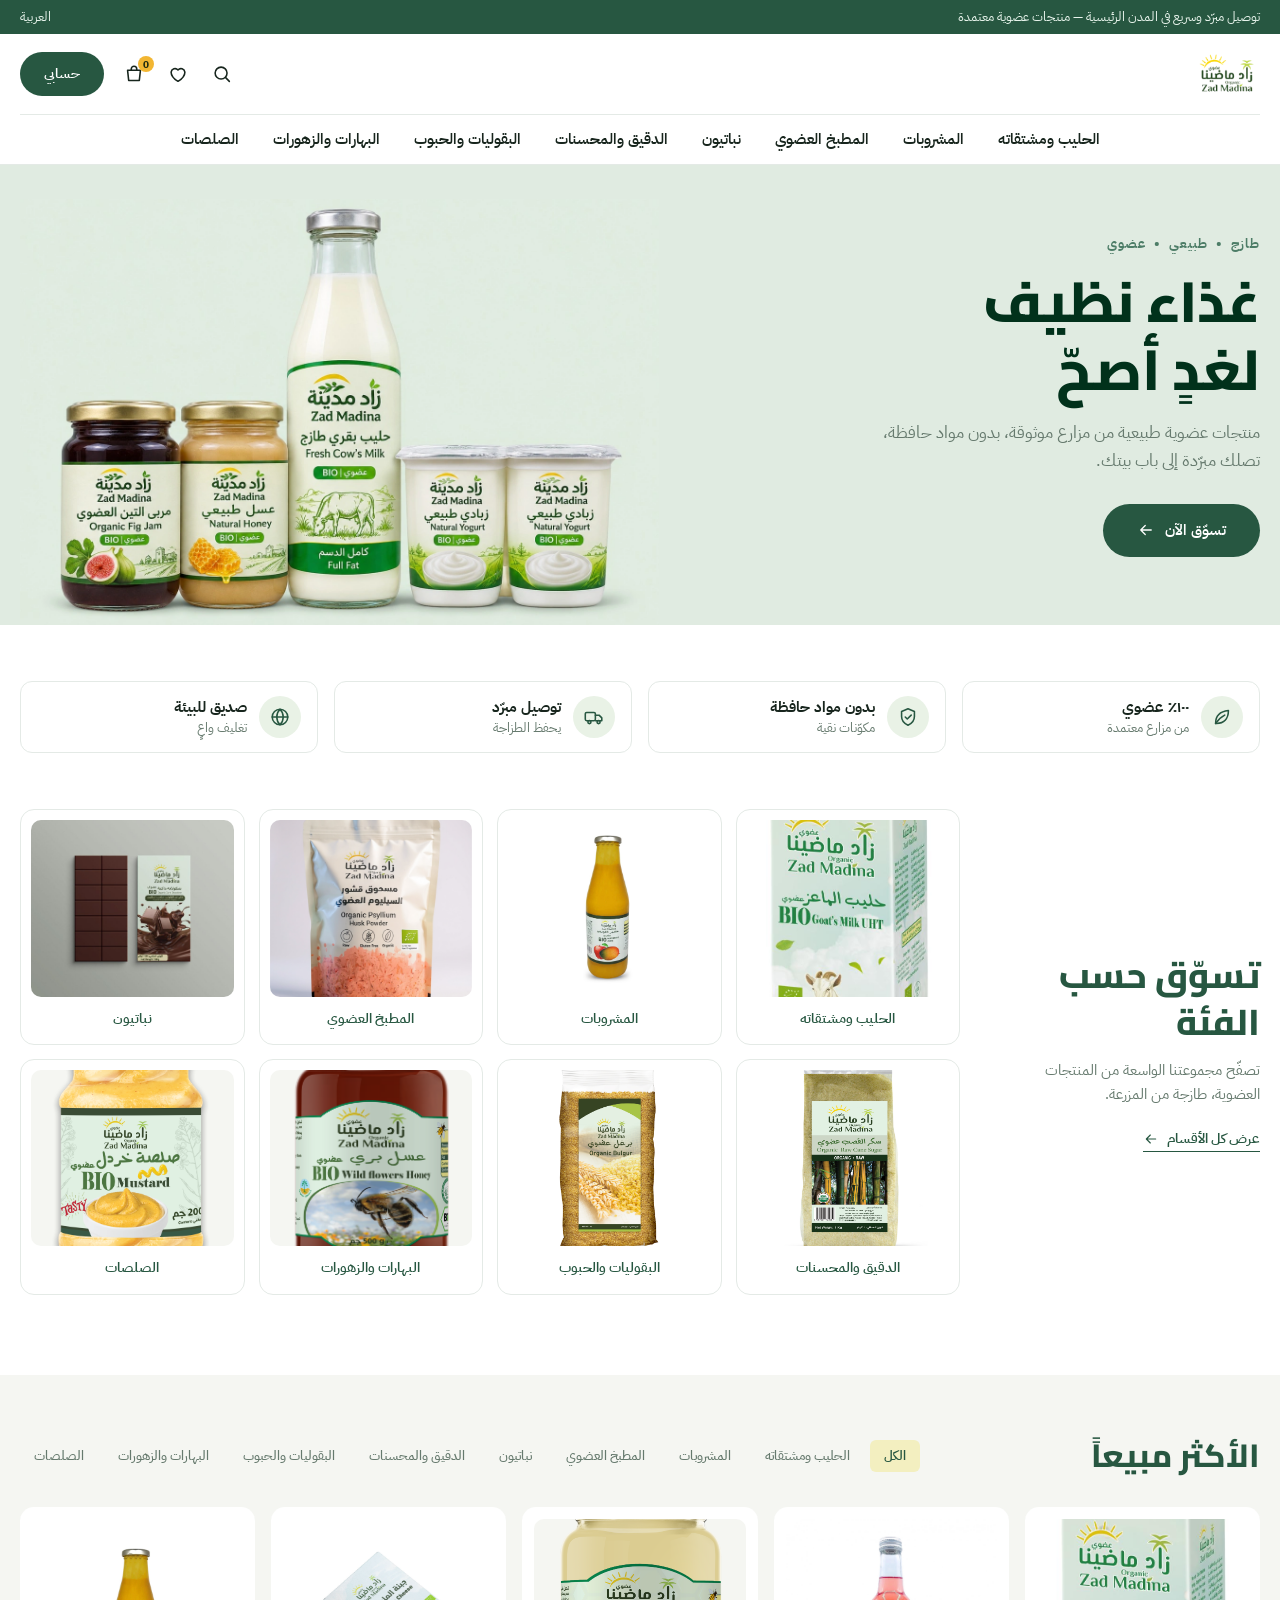
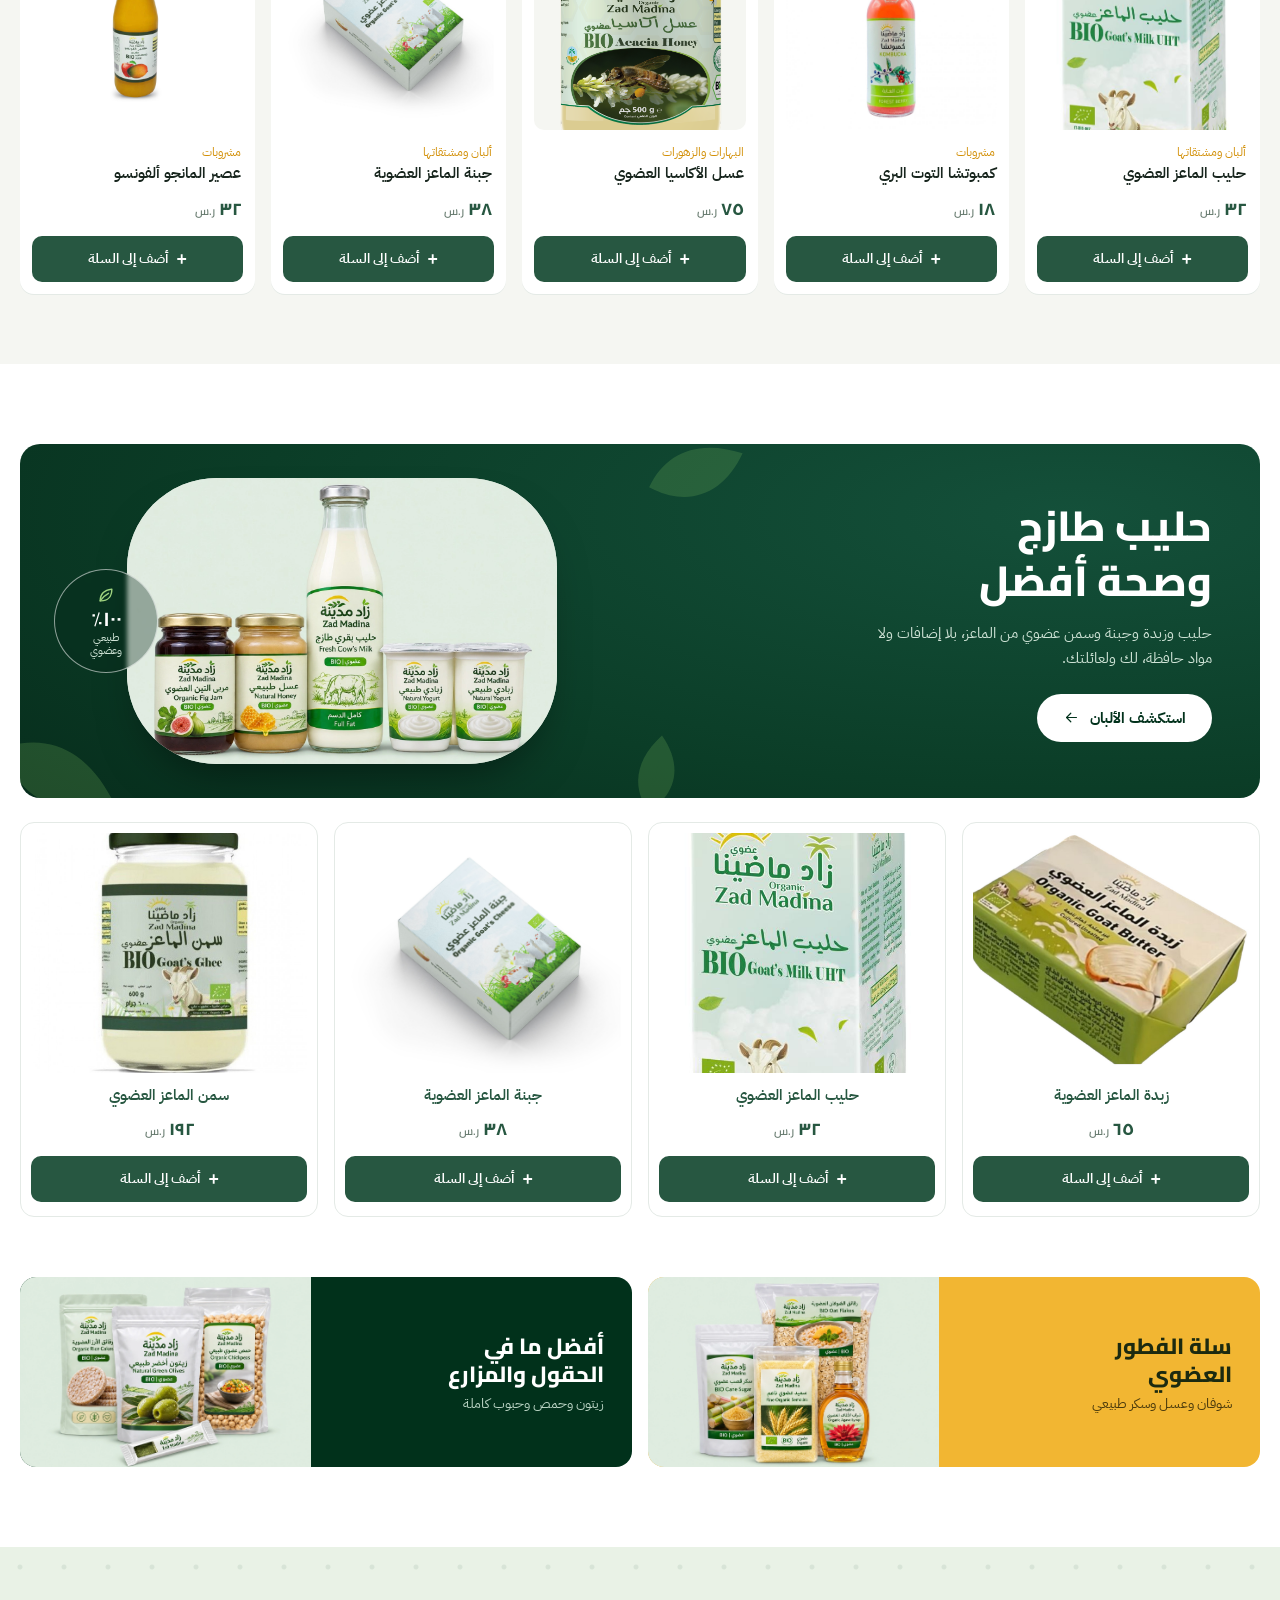
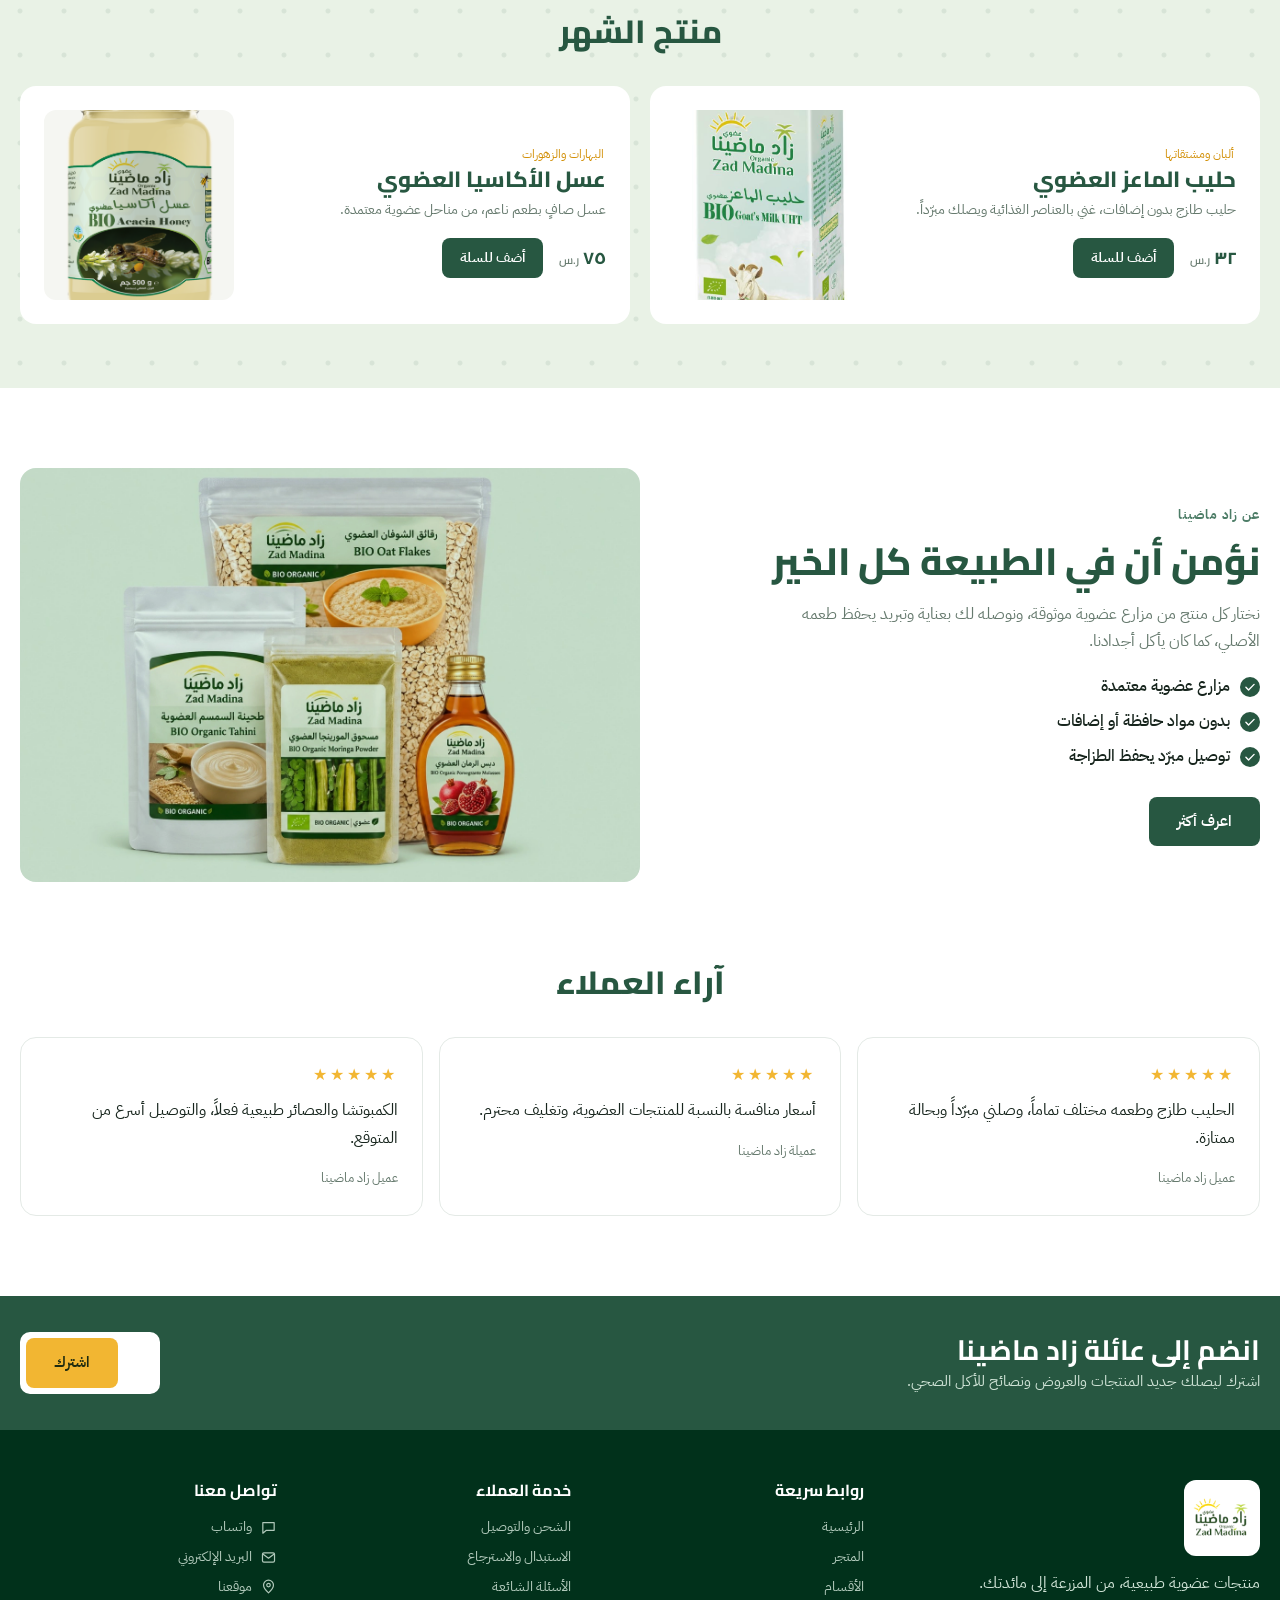
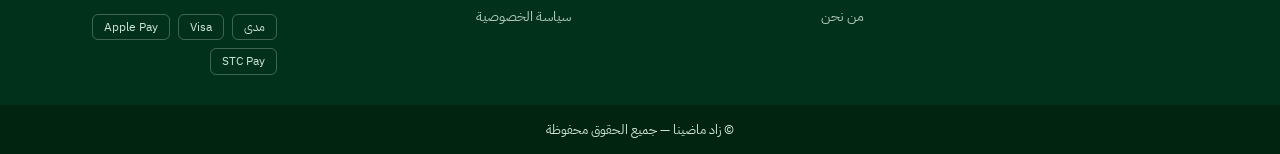
==== commit f31d57ba: "Best sellers: single row only" ====
--- a/index.html
+++ b/index.html
@@ -8,7 +8,7 @@
 <link rel="preconnect" href="https://fonts.googleapis.com">
 <link rel="preconnect" href="https://fonts.gstatic.com" crossorigin>
 <link href="https://fonts.googleapis.com/css2?family=Cairo:wght@600;700;800&family=IBM+Plex+Sans+Arabic:wght@400;500;600&display=swap" rel="stylesheet">
-<link rel="stylesheet" href="css/style.css?v=27">
+<link rel="stylesheet" href="css/style.css?v=29">
 </head>
 <body>
 
@@ -75,7 +75,7 @@
     <header class="panel__head"><h2 class="title title--start">الأكثر مبيعاً</h2>
       <div class="tabs" role="tablist"><button role="tab" class="tab is-on" data-tab="all">الكل</button><button role="tab" class="tab" data-tab="dairy">الحليب ومشتقاته</button><button role="tab" class="tab" data-tab="drinks">المشروبات</button><button role="tab" class="tab" data-tab="kitchen">المطبخ العضوي</button><button role="tab" class="tab" data-tab="vegan">نباتيون</button><button role="tab" class="tab" data-tab="flour">الدقيق والمحسنات</button><button role="tab" class="tab" data-tab="legumes">البقوليات والحبوب</button><button role="tab" class="tab" data-tab="spices">البهارات والزهورات</button><button role="tab" class="tab" data-tab="sauces">الصلصات</button></div>
     </header>
-    <div class="grid" data-panel="all"><article class="card"><a href="#" class="card__img"><img src="assets/products/p2.jpg" alt="حليب الماعز العضوي" loading="lazy"></a><p class="card__cat">ألبان ومشتقاتها</p><h3>حليب الماعز العضوي</h3><div class="card__foot"><span class="price">٣٢ <small>ر.س</small></span></div><button class="add-btn" aria-label="أضف حليب الماعز العضوي للسلة"><span class="add-btn__plus">+</span> أضف إلى السلة</button></article><article class="card"><a href="#" class="card__img"><img src="assets/products/p1.jpg" alt="زبدة الماعز العضوية" loading="lazy"></a><p class="card__cat">ألبان ومشتقاتها</p><h3>زبدة الماعز العضوية</h3><div class="card__foot"><span class="price">٦٥ <small>ر.س</small></span></div><button class="add-btn" aria-label="أضف زبدة الماعز العضوية للسلة"><span class="add-btn__plus">+</span> أضف إلى السلة</button></article><article class="card"><a href="#" class="card__img"><img src="assets/products/p3.jpg" alt="جبنة الماعز العضوية" loading="lazy"></a><p class="card__cat">ألبان ومشتقاتها</p><h3>جبنة الماعز العضوية</h3><div class="card__foot"><span class="price">٣٨ <small>ر.س</small></span></div><button class="add-btn" aria-label="أضف جبنة الماعز العضوية للسلة"><span class="add-btn__plus">+</span> أضف إلى السلة</button></article><article class="card"><a href="#" class="card__img"><img src="assets/products/p5.jpg" alt="كمبوتشا التوت البري" loading="lazy"></a><p class="card__cat">مشروبات</p><h3>كمبوتشا التوت البري</h3><div class="card__foot"><span class="price">١٨ <small>ر.س</small></span></div><button class="add-btn" aria-label="أضف كمبوتشا التوت البري للسلة"><span class="add-btn__plus">+</span> أضف إلى السلة</button></article><article class="card"><a href="#" class="card__img"><img src="assets/products/p6.jpg" alt="عصير الشمندر العضوي" loading="lazy"></a><p class="card__cat">مشروبات</p><h3>عصير الشمندر العضوي</h3><div class="card__foot"><span class="price">٣٦ <small>ر.س</small></span></div><button class="add-btn" aria-label="أضف عصير الشمندر العضوي للسلة"><span class="add-btn__plus">+</span> أضف إلى السلة</button></article><article class="card"><a href="#" class="card__img"><img src="assets/products/p16.png" alt="عسل الأكاسيا العضوي" loading="lazy"></a><p class="card__cat">البهارات والزهورات</p><h3>عسل الأكاسيا العضوي</h3><div class="card__foot"><span class="price">٧٥ <small>ر.س</small></span></div><button class="add-btn" aria-label="أضف عسل الأكاسيا العضوي للسلة"><span class="add-btn__plus">+</span> أضف إلى السلة</button></article><article class="card"><a href="#" class="card__img"><img src="assets/products/p9.jpg" alt="سكر جوز الهند العضوي" loading="lazy"></a><p class="card__cat">المطبخ العضوي</p><h3>سكر جوز الهند العضوي</h3><div class="card__foot"><span class="price">٢٤ <small>ر.س</small></span></div><button class="add-btn" aria-label="أضف سكر جوز الهند العضوي للسلة"><span class="add-btn__plus">+</span> أضف إلى السلة</button></article><article class="card"><a href="#" class="card__img"><img src="assets/products/p12.jpg" alt="برغل عضوي" loading="lazy"></a><p class="card__cat">البقوليات والحبوب</p><h3>برغل عضوي</h3><div class="card__foot"><span class="price">٢٩ <small>ر.س</small></span></div><button class="add-btn" aria-label="أضف برغل عضوي للسلة"><span class="add-btn__plus">+</span> أضف إلى السلة</button></article><article class="card"><a href="#" class="card__img"><img src="assets/products/p13.jpg" alt="شوكولاتة داكنة عضوية" loading="lazy"></a><p class="card__cat">نباتيون</p><h3>شوكولاتة داكنة عضوية</h3><div class="card__foot"><span class="price">١٨ <small>ر.س</small></span></div><button class="add-btn" aria-label="أضف شوكولاتة داكنة عضوية للسلة"><span class="add-btn__plus">+</span> أضف إلى السلة</button></article><article class="card"><a href="#" class="card__img"><img src="assets/products/p20.png" alt="صلصة الصويا العضوية" loading="lazy"></a><p class="card__cat">صلصات</p><h3>صلصة الصويا العضوية</h3><div class="card__foot"><span class="price">٣٧ <small>ر.س</small></span></div><button class="add-btn" aria-label="أضف صلصة الصويا العضوية للسلة"><span class="add-btn__plus">+</span> أضف إلى السلة</button></article></div>
+    <div class="grid" data-panel="all"><article class="card"><a href="#" class="card__img"><img src="assets/products/p2.jpg" alt="حليب الماعز العضوي" loading="lazy"></a><p class="card__cat">ألبان ومشتقاتها</p><h3>حليب الماعز العضوي</h3><div class="card__foot"><span class="price">٣٢ <small>ر.س</small></span></div><button class="add-btn" aria-label="أضف حليب الماعز العضوي للسلة"><span class="add-btn__plus">+</span> أضف إلى السلة</button></article><article class="card"><a href="#" class="card__img"><img src="assets/products/p5.jpg" alt="كمبوتشا التوت البري" loading="lazy"></a><p class="card__cat">مشروبات</p><h3>كمبوتشا التوت البري</h3><div class="card__foot"><span class="price">١٨ <small>ر.س</small></span></div><button class="add-btn" aria-label="أضف كمبوتشا التوت البري للسلة"><span class="add-btn__plus">+</span> أضف إلى السلة</button></article><article class="card"><a href="#" class="card__img"><img src="assets/products/p16.png" alt="عسل الأكاسيا العضوي" loading="lazy"></a><p class="card__cat">البهارات والزهورات</p><h3>عسل الأكاسيا العضوي</h3><div class="card__foot"><span class="price">٧٥ <small>ر.س</small></span></div><button class="add-btn" aria-label="أضف عسل الأكاسيا العضوي للسلة"><span class="add-btn__plus">+</span> أضف إلى السلة</button></article><article class="card"><a href="#" class="card__img"><img src="assets/products/p3.jpg" alt="جبنة الماعز العضوية" loading="lazy"></a><p class="card__cat">ألبان ومشتقاتها</p><h3>جبنة الماعز العضوية</h3><div class="card__foot"><span class="price">٣٨ <small>ر.س</small></span></div><button class="add-btn" aria-label="أضف جبنة الماعز العضوية للسلة"><span class="add-btn__plus">+</span> أضف إلى السلة</button></article><article class="card"><a href="#" class="card__img"><img src="assets/products/p7.jpg" alt="عصير المانجو ألفونسو" loading="lazy"></a><p class="card__cat">مشروبات</p><h3>عصير المانجو ألفونسو</h3><div class="card__foot"><span class="price">٣٢ <small>ر.س</small></span></div><button class="add-btn" aria-label="أضف عصير المانجو ألفونسو للسلة"><span class="add-btn__plus">+</span> أضف إلى السلة</button></article></div>
     <div class="grid" data-panel="dairy" hidden><article class="card"><a href="#" class="card__img"><img src="assets/products/p1.jpg" alt="زبدة الماعز العضوية" loading="lazy"></a><p class="card__cat">ألبان ومشتقاتها</p><h3>زبدة الماعز العضوية</h3><div class="card__foot"><span class="price">٦٥ <small>ر.س</small></span></div><button class="add-btn" aria-label="أضف زبدة الماعز العضوية للسلة"><span class="add-btn__plus">+</span> أضف إلى السلة</button></article><article class="card"><a href="#" class="card__img"><img src="assets/products/p2.jpg" alt="حليب الماعز العضوي" loading="lazy"></a><p class="card__cat">ألبان ومشتقاتها</p><h3>حليب الماعز العضوي</h3><div class="card__foot"><span class="price">٣٢ <small>ر.س</small></span></div><button class="add-btn" aria-label="أضف حليب الماعز العضوي للسلة"><span class="add-btn__plus">+</span> أضف إلى السلة</button></article><article class="card"><a href="#" class="card__img"><img src="assets/products/p3.jpg" alt="جبنة الماعز العضوية" loading="lazy"></a><p class="card__cat">ألبان ومشتقاتها</p><h3>جبنة الماعز العضوية</h3><div class="card__foot"><span class="price">٣٨ <small>ر.س</small></span></div><button class="add-btn" aria-label="أضف جبنة الماعز العضوية للسلة"><span class="add-btn__plus">+</span> أضف إلى السلة</button></article><article class="card"><a href="#" class="card__img"><img src="assets/products/p4.jpg" alt="سمن الماعز العضوي" loading="lazy"></a><p class="card__cat">ألبان ومشتقاتها</p><h3>سمن الماعز العضوي</h3><div class="card__foot"><span class="price">١٩٢ <small>ر.س</small></span></div><button class="add-btn" aria-label="أضف سمن الماعز العضوي للسلة"><span class="add-btn__plus">+</span> أضف إلى السلة</button></article></div>
     <div class="grid" data-panel="drinks" hidden><article class="card"><a href="#" class="card__img"><img src="assets/products/p5.jpg" alt="كمبوتشا التوت البري" loading="lazy"></a><p class="card__cat">مشروبات</p><h3>كمبوتشا التوت البري</h3><div class="card__foot"><span class="price">١٨ <small>ر.س</small></span></div><button class="add-btn" aria-label="أضف كمبوتشا التوت البري للسلة"><span class="add-btn__plus">+</span> أضف إلى السلة</button></article><article class="card"><a href="#" class="card__img"><img src="assets/products/p6.jpg" alt="عصير الشمندر العضوي" loading="lazy"></a><p class="card__cat">مشروبات</p><h3>عصير الشمندر العضوي</h3><div class="card__foot"><span class="price">٣٦ <small>ر.س</small></span></div><button class="add-btn" aria-label="أضف عصير الشمندر العضوي للسلة"><span class="add-btn__plus">+</span> أضف إلى السلة</button></article><article class="card"><a href="#" class="card__img"><img src="assets/products/p7.jpg" alt="عصير المانجو ألفونسو" loading="lazy"></a><p class="card__cat">مشروبات</p><h3>عصير المانجو ألفونسو</h3><div class="card__foot"><span class="price">٣٢ <small>ر.س</small></span></div><button class="add-btn" aria-label="أضف عصير المانجو ألفونسو للسلة"><span class="add-btn__plus">+</span> أضف إلى السلة</button></article><article class="card"><a href="#" class="card__img"><img src="assets/products/p8.jpg" alt="عصير البرتقال العضوي" loading="lazy"></a><p class="card__cat">مشروبات</p><h3>عصير البرتقال العضوي</h3><div class="card__foot"><span class="price">٣٢ <small>ر.س</small></span></div><button class="add-btn" aria-label="أضف عصير البرتقال العضوي للسلة"><span class="add-btn__plus">+</span> أضف إلى السلة</button></article></div>
     <div class="grid" data-panel="kitchen" hidden><article class="card"><a href="#" class="card__img"><img src="assets/products/p9.jpg" alt="سكر جوز الهند العضوي" loading="lazy"></a><p class="card__cat">المطبخ العضوي</p><h3>سكر جوز الهند العضوي</h3><div class="card__foot"><span class="price">٢٤ <small>ر.س</small></span></div><button class="add-btn" aria-label="أضف سكر جوز الهند العضوي للسلة"><span class="add-btn__plus">+</span> أضف إلى السلة</button></article><article class="card"><a href="#" class="card__img"><img src="assets/products/p10.jpg" alt="مايونيز عضوي" loading="lazy"></a><p class="card__cat">صلصات</p><h3>مايونيز عضوي</h3><div class="card__foot"><span class="price">٣١ <small>ر.س</small></span></div><button class="add-btn" aria-label="أضف مايونيز عضوي للسلة"><span class="add-btn__plus">+</span> أضف إلى السلة</button></article><article class="card"><a href="#" class="card__img"><img src="assets/products/p11.png" alt="قشور السيليوم العضوية" loading="lazy"></a><p class="card__cat">الدقيق والمحسنات</p><h3>قشور السيليوم العضوية</h3><div class="card__foot"><span class="price">٣٦ <small>ر.س</small></span></div><button class="add-btn" aria-label="أضف قشور السيليوم العضوية للسلة"><span class="add-btn__plus">+</span> أضف إلى السلة</button></article><article class="card"><a href="#" class="card__img"><img src="assets/products/p12.jpg" alt="برغل عضوي" loading="lazy"></a><p class="card__cat">البقوليات والحبوب</p><h3>برغل عضوي</h3><div class="card__foot"><span class="price">٢٩ <small>ر.س</small></span></div><button class="add-btn" aria-label="أضف برغل عضوي للسلة"><span class="add-btn__plus">+</span> أضف إلى السلة</button></article><article class="card"><a href="#" class="card__img"><img src="assets/products/p15.jpg" alt="رقائق الشوفان الصغيرة" loading="lazy"></a><p class="card__cat">البقوليات والحبوب</p><h3>رقائق الشوفان الصغيرة</h3><div class="card__foot"><span class="price">٢١ <small>ر.س</small></span></div><button class="add-btn" aria-label="أضف رقائق الشوفان الصغيرة للسلة"><span class="add-btn__plus">+</span> أضف إلى السلة</button></article></div>
@@ -167,6 +167,6 @@
   <div class="footer__copy">© زاد ماضينا — جميع الحقوق محفوظة</div>
 </footer>
 
-<script src="js/main.js?v=27"></script>
+<script src="js/main.js?v=29"></script>
 </body>
 </html>
--- a/css/style.css
+++ b/css/style.css
@@ -113,6 +113,12 @@
 .grid{display:grid;grid-template-columns:repeat(5,1fr);gap:16px}
 .grid[hidden]{display:none}
 .grid--4{grid-template-columns:repeat(4,1fr)}
+/* best sellers: always a single row (scrolls sideways on small screens) */
+.panel .grid{grid-auto-flow:column;grid-template-columns:none;grid-auto-columns:calc((100% - 64px)/5);overflow-x:auto;scroll-snap-type:x mandatory;scrollbar-width:none;padding-block:4px 10px}
+.panel .grid::-webkit-scrollbar{display:none}
+.panel .grid .card{scroll-snap-align:start}
+@media (max-width:1100px){.panel .grid{grid-auto-columns:230px}}
+@media (max-width:560px){.panel .grid{grid-auto-columns:62%}}
 .dairy-row{margin-top:24px}
 /* dairy products: same framed look as the category cards */
 .dairy-row .card{border:1px solid var(--line);box-shadow:none;padding:10px 10px 14px;text-align:center;gap:0}
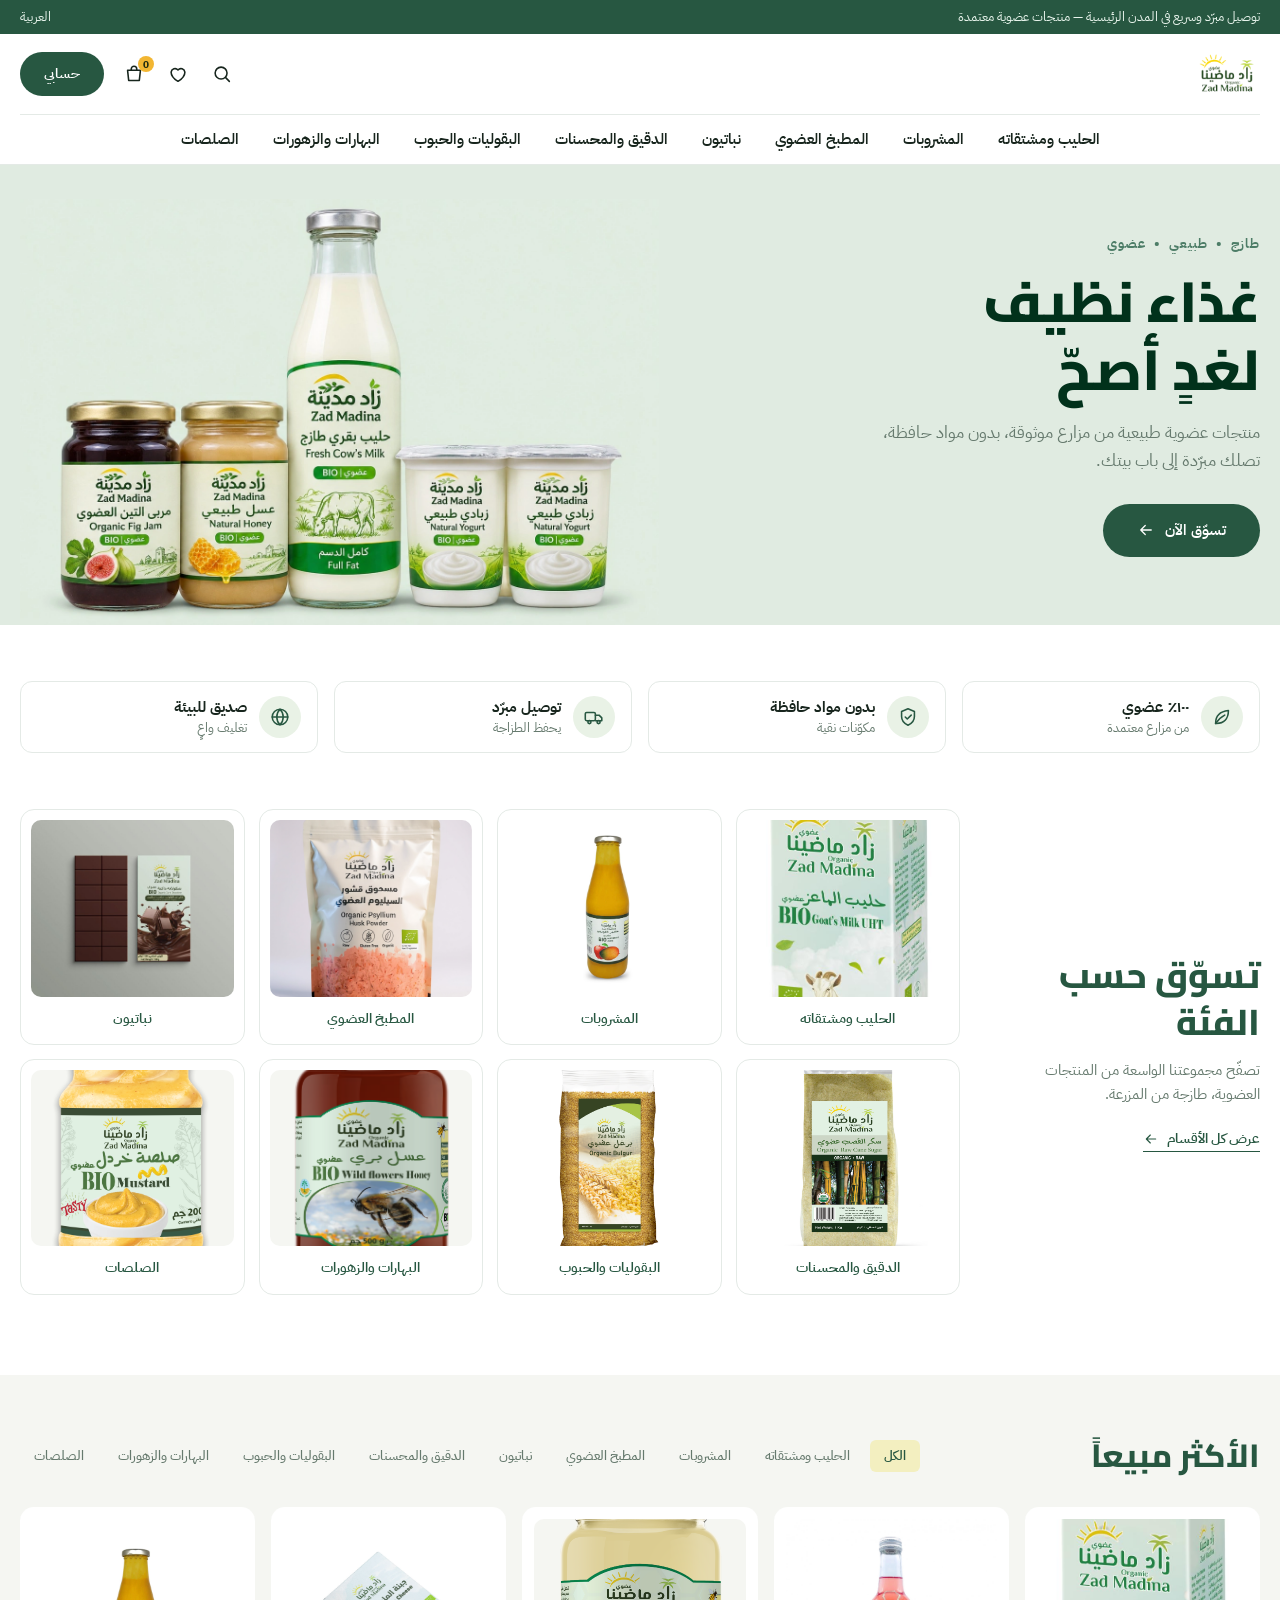
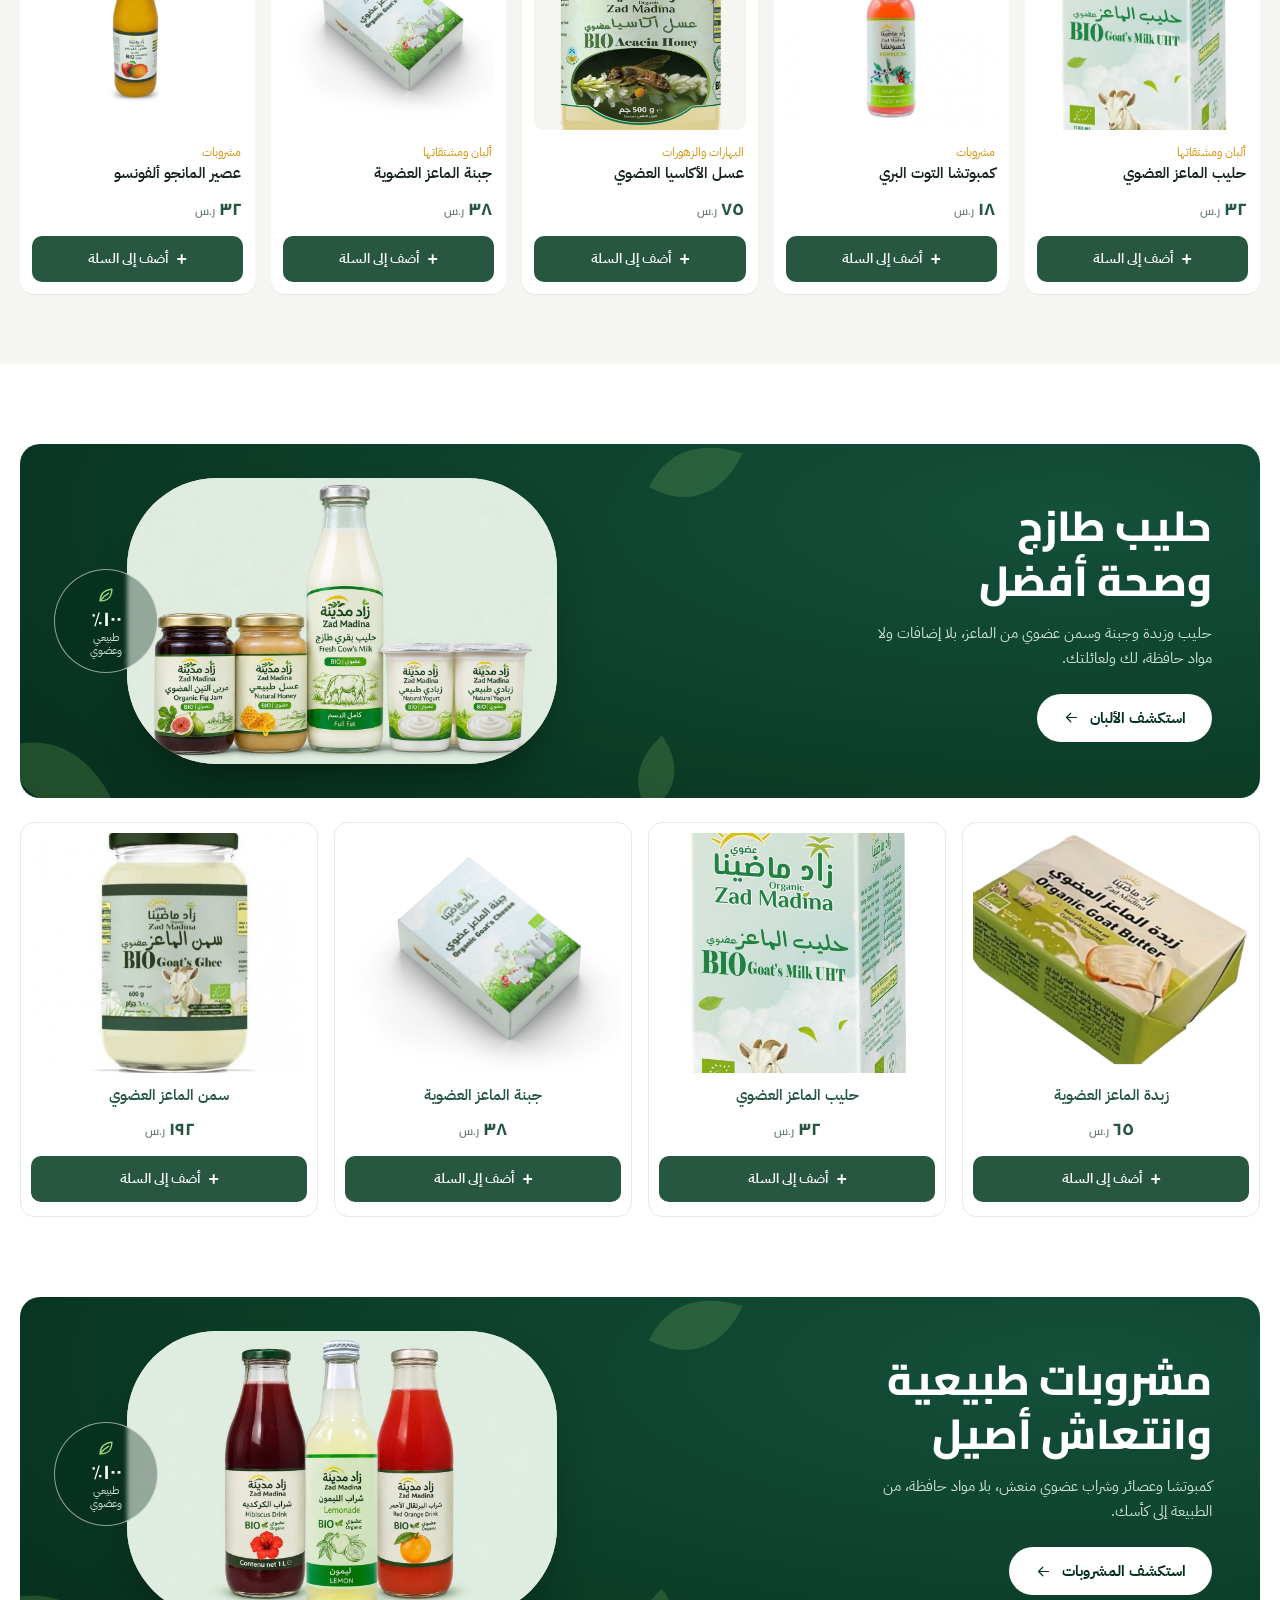
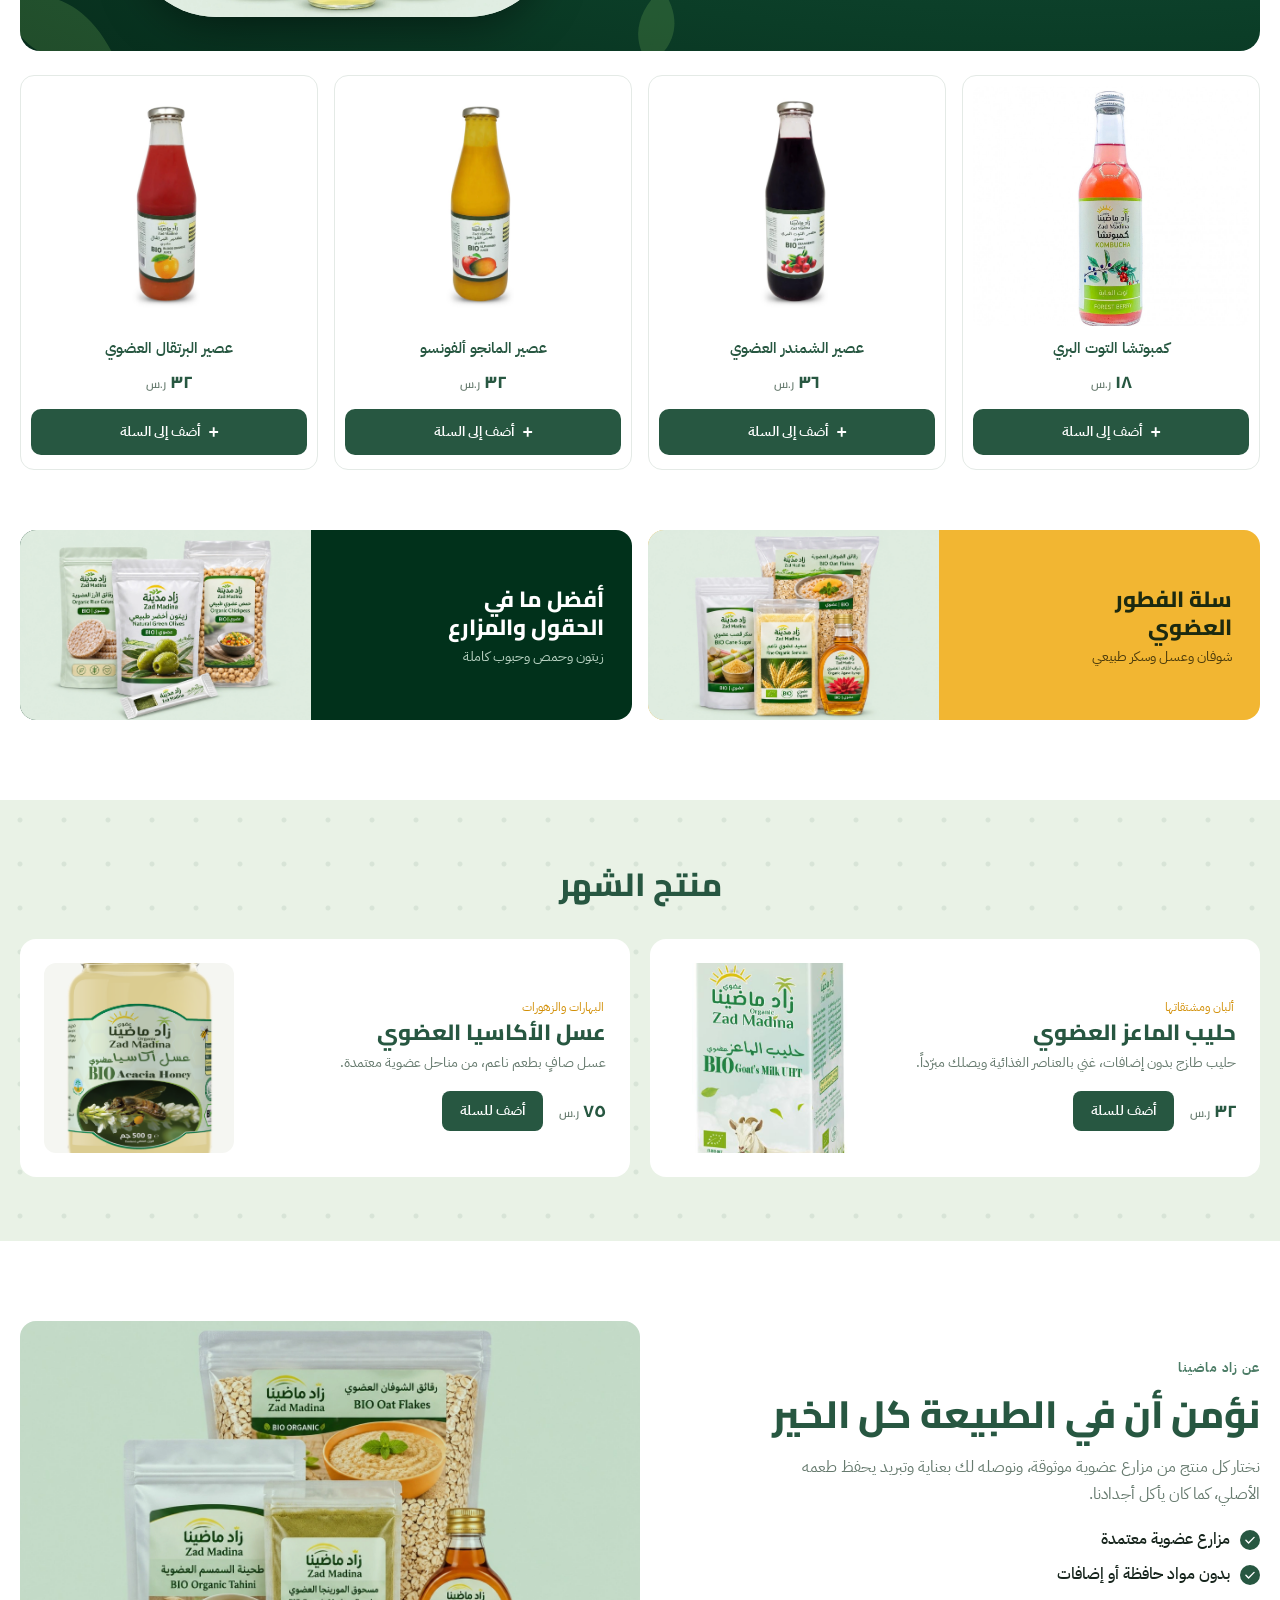
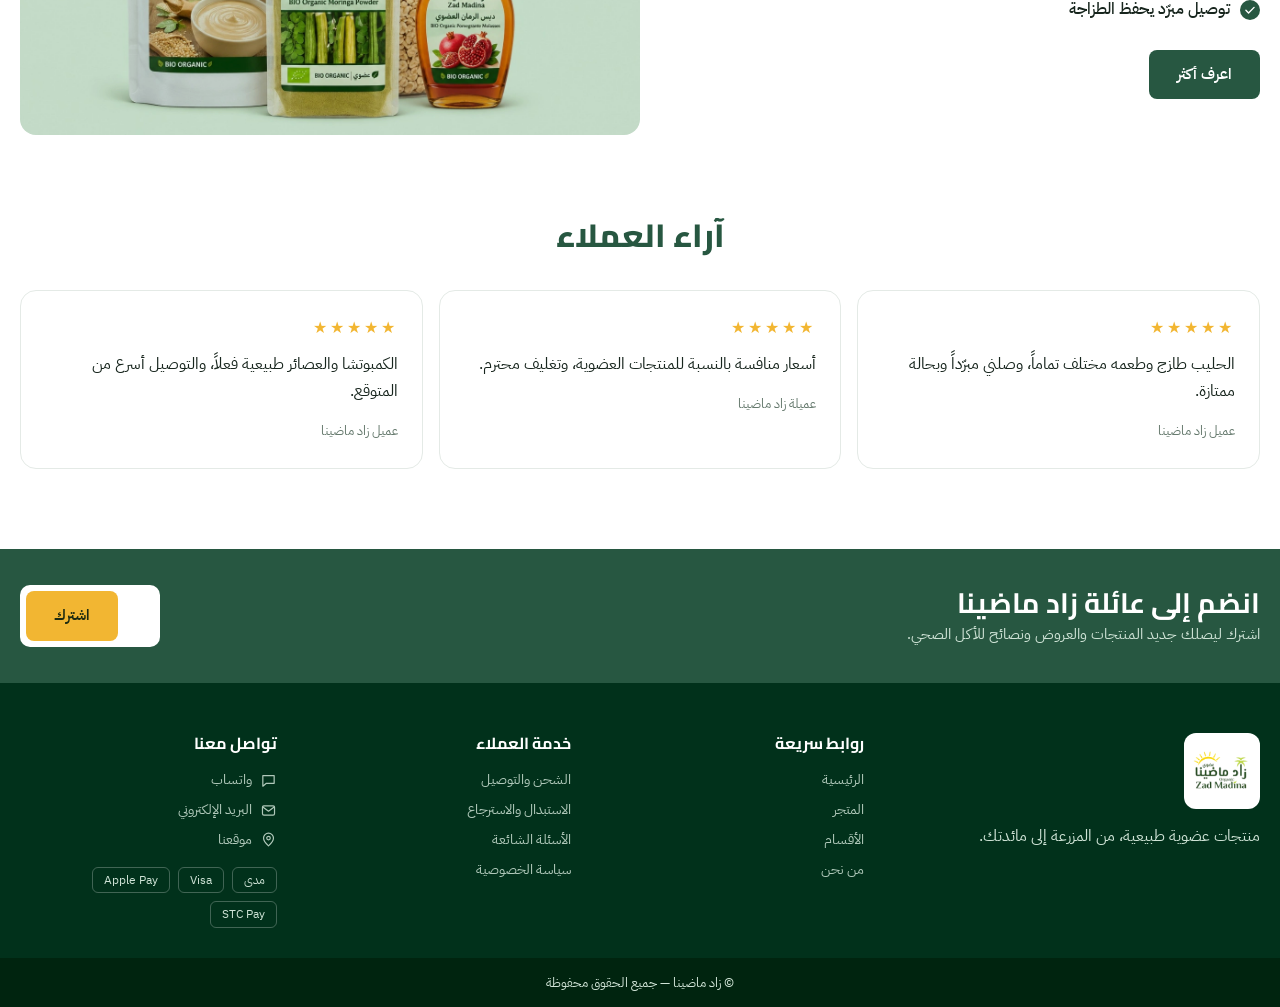
==== commit f1a0166d: "Add drinks banner with drinks products row, same system as dairy" ====
--- a/index.html
+++ b/index.html
@@ -8,7 +8,7 @@
 <link rel="preconnect" href="https://fonts.googleapis.com">
 <link rel="preconnect" href="https://fonts.gstatic.com" crossorigin>
 <link href="https://fonts.googleapis.com/css2?family=Cairo:wght@600;700;800&family=IBM+Plex+Sans+Arabic:wght@400;500;600&display=swap" rel="stylesheet">
-<link rel="stylesheet" href="css/style.css?v=29">
+<link rel="stylesheet" href="css/style.css?v=31">
 </head>
 <body>
 
@@ -108,6 +108,27 @@
   <div class="grid grid--4"><article class="card"><a href="#" class="card__img"><img src="assets/products/p1.jpg" alt="زبدة الماعز العضوية" loading="lazy"></a><p class="card__cat">ألبان ومشتقاتها</p><h3>زبدة الماعز العضوية</h3><div class="card__foot"><span class="price">٦٥ <small>ر.س</small></span></div><button class="add-btn" aria-label="أضف زبدة الماعز العضوية للسلة"><span class="add-btn__plus">+</span> أضف إلى السلة</button></article><article class="card"><a href="#" class="card__img"><img src="assets/products/p2.jpg" alt="حليب الماعز العضوي" loading="lazy"></a><p class="card__cat">ألبان ومشتقاتها</p><h3>حليب الماعز العضوي</h3><div class="card__foot"><span class="price">٣٢ <small>ر.س</small></span></div><button class="add-btn" aria-label="أضف حليب الماعز العضوي للسلة"><span class="add-btn__plus">+</span> أضف إلى السلة</button></article><article class="card"><a href="#" class="card__img"><img src="assets/products/p3.jpg" alt="جبنة الماعز العضوية" loading="lazy"></a><p class="card__cat">ألبان ومشتقاتها</p><h3>جبنة الماعز العضوية</h3><div class="card__foot"><span class="price">٣٨ <small>ر.س</small></span></div><button class="add-btn" aria-label="أضف جبنة الماعز العضوية للسلة"><span class="add-btn__plus">+</span> أضف إلى السلة</button></article><article class="card"><a href="#" class="card__img"><img src="assets/products/p4.jpg" alt="سمن الماعز العضوي" loading="lazy"></a><p class="card__cat">ألبان ومشتقاتها</p><h3>سمن الماعز العضوي</h3><div class="card__foot"><span class="price">١٩٢ <small>ر.س</small></span></div><button class="add-btn" aria-label="أضف سمن الماعز العضوي للسلة"><span class="add-btn__plus">+</span> أضف إلى السلة</button></article></div>
 </section>
 
+<!-- DRINKS BANNER -->
+<section class="sec container" id="drinks">
+  <div class="dbanner">
+    <span class="dbanner__leaf dbanner__leaf--a"><svg viewBox="0 0 64 64" aria-hidden="true"><path d="M8 56C8 28 26 10 58 6c0 32-18 50-46 50"/><path d="M8 56C20 40 32 28 46 20"/></svg></span>
+    <span class="dbanner__leaf dbanner__leaf--b"><svg viewBox="0 0 64 64" aria-hidden="true"><path d="M8 56C8 28 26 10 58 6c0 32-18 50-46 50"/><path d="M8 56C20 40 32 28 46 20"/></svg></span>
+    <span class="dbanner__leaf dbanner__leaf--c"><svg viewBox="0 0 64 64" aria-hidden="true"><path d="M8 56C8 28 26 10 58 6c0 32-18 50-46 50"/><path d="M8 56C20 40 32 28 46 20"/></svg></span>
+    <div class="dbanner__txt">
+      <h2>مشروبات طبيعية<br>وانتعاش أصيل</h2>
+      <p>كمبوتشا وعصائر وشراب عضوي منعش، بلا مواد حافظة، من الطبيعة إلى كأسك.</p>
+      <a href="#featured" class="dbanner__btn" data-tab="drinks">استكشف المشروبات <svg viewBox="0 0 24 24"><path d="M19 12H5m6-6-6 6 6 6"/></svg></a>
+    </div>
+    <div class="dbanner__media"><img src="assets/banners/b2.webp" alt="شراب الكركديه والليمون والبرتقال الأحمر العضوي" loading="lazy"></div>
+    <div class="dbanner__badge"><svg viewBox="0 0 24 24"><path d="M5 19c0-8 5-13 14-14 0 9-5 14-13 14"/><path d="M5 19c3-4 6-7 10-9"/></svg><b>١٠٠٪</b><span>طبيعي<br>وعضوي</span></div>
+  </div>
+</section>
+
+<!-- DRINKS PRODUCTS ROW -->
+<section class="container dairy-row drinks-row">
+  <div class="grid grid--4"><article class="card"><a href="#" class="card__img"><img src="assets/products/p5.jpg" alt="كمبوتشا التوت البري" loading="lazy"></a><p class="card__cat">مشروبات</p><h3>كمبوتشا التوت البري</h3><div class="card__foot"><span class="price">١٨ <small>ر.س</small></span></div><button class="add-btn" aria-label="أضف كمبوتشا التوت البري للسلة"><span class="add-btn__plus">+</span> أضف إلى السلة</button></article><article class="card"><a href="#" class="card__img"><img src="assets/products/p6.jpg" alt="عصير الشمندر العضوي" loading="lazy"></a><p class="card__cat">مشروبات</p><h3>عصير الشمندر العضوي</h3><div class="card__foot"><span class="price">٣٦ <small>ر.س</small></span></div><button class="add-btn" aria-label="أضف عصير الشمندر العضوي للسلة"><span class="add-btn__plus">+</span> أضف إلى السلة</button></article><article class="card"><a href="#" class="card__img"><img src="assets/products/p7.jpg" alt="عصير المانجو ألفونسو" loading="lazy"></a><p class="card__cat">مشروبات</p><h3>عصير المانجو ألفونسو</h3><div class="card__foot"><span class="price">٣٢ <small>ر.س</small></span></div><button class="add-btn" aria-label="أضف عصير المانجو ألفونسو للسلة"><span class="add-btn__plus">+</span> أضف إلى السلة</button></article><article class="card"><a href="#" class="card__img"><img src="assets/products/p8.jpg" alt="عصير البرتقال العضوي" loading="lazy"></a><p class="card__cat">مشروبات</p><h3>عصير البرتقال العضوي</h3><div class="card__foot"><span class="price">٣٢ <small>ر.س</small></span></div><button class="add-btn" aria-label="أضف عصير البرتقال العضوي للسلة"><span class="add-btn__plus">+</span> أضف إلى السلة</button></article></div>
+</section>
+
 <!-- PROMO BANNERS -->
 <section class="promos container">
   <a href="#" class="promo promo--amber"><div><h3>سلة الفطور<br>العضوي</h3><p>شوفان وعسل وسكر طبيعي</p></div><img src="assets/banners/b5.webp" alt="" loading="lazy"></a>
@@ -167,6 +188,6 @@
   <div class="footer__copy">© زاد ماضينا — جميع الحقوق محفوظة</div>
 </footer>
 
-<script src="js/main.js?v=29"></script>
+<script src="js/main.js?v=31"></script>
 </body>
 </html>
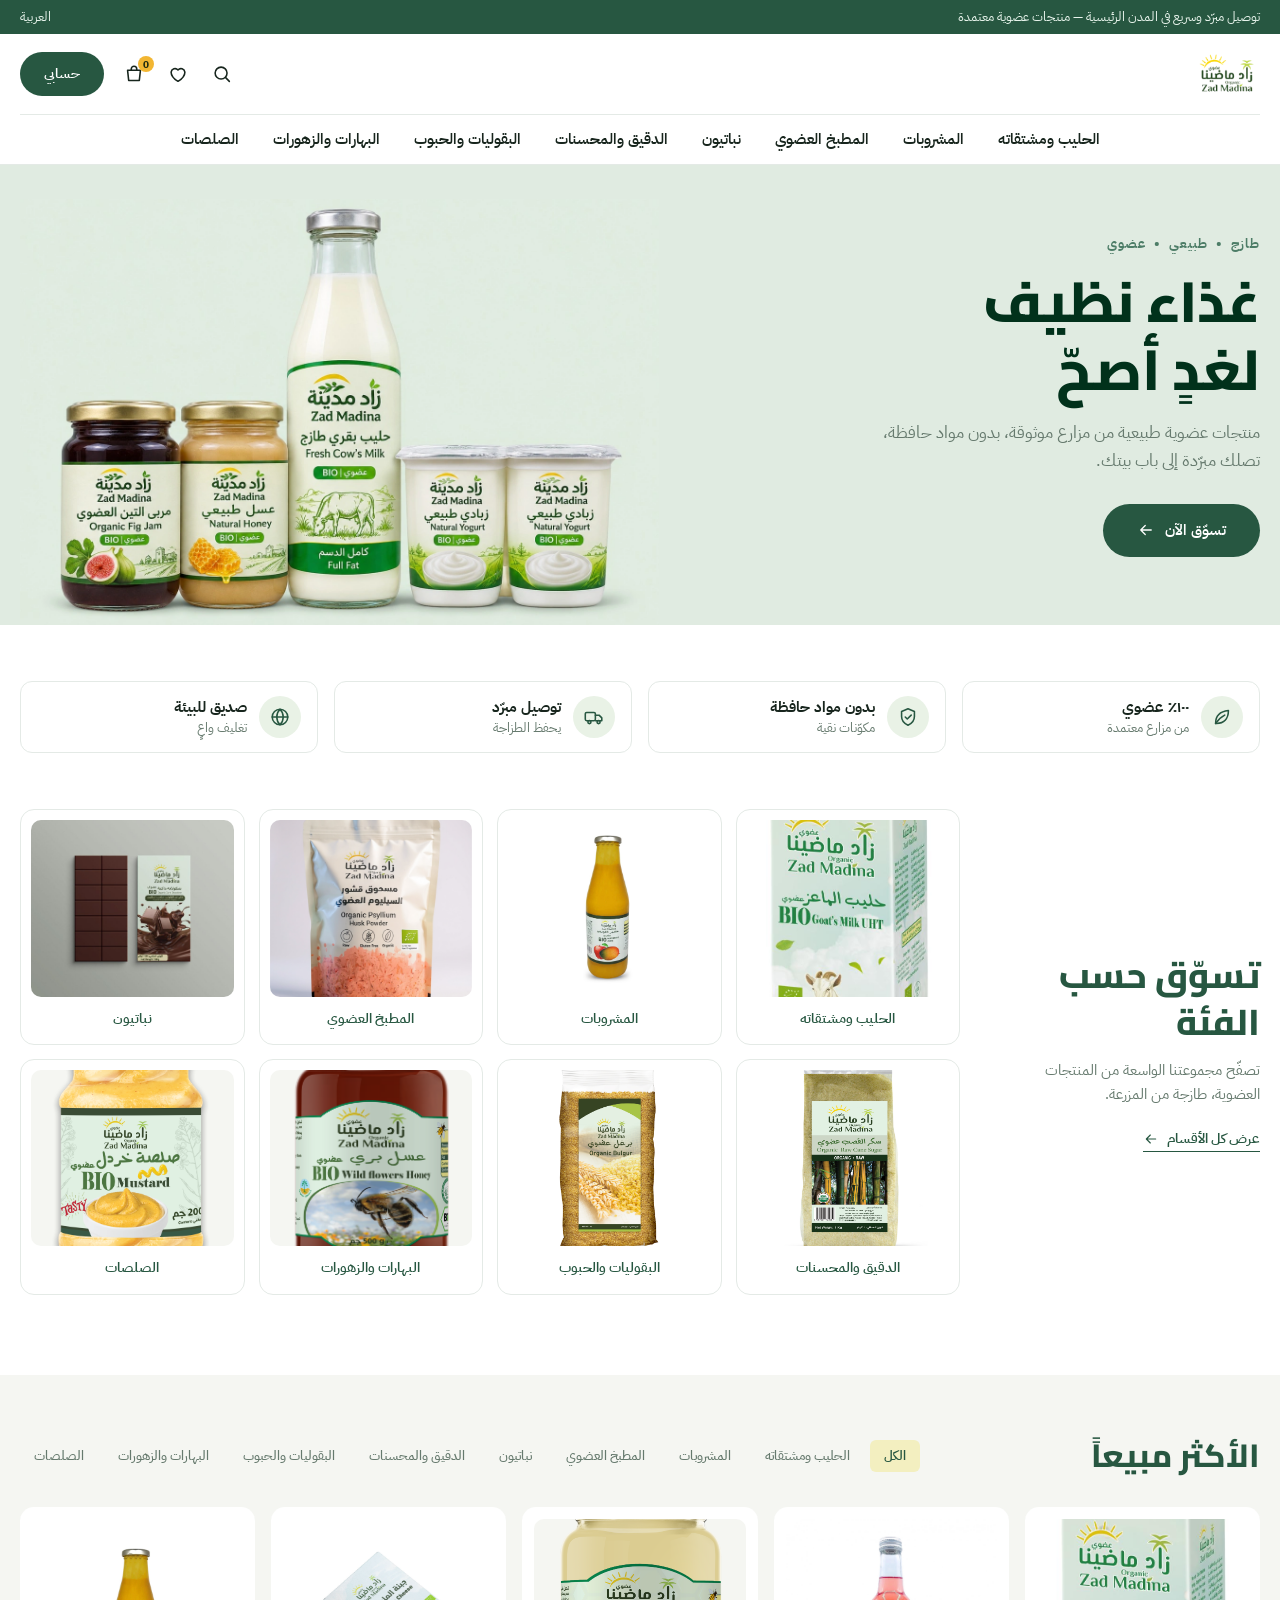
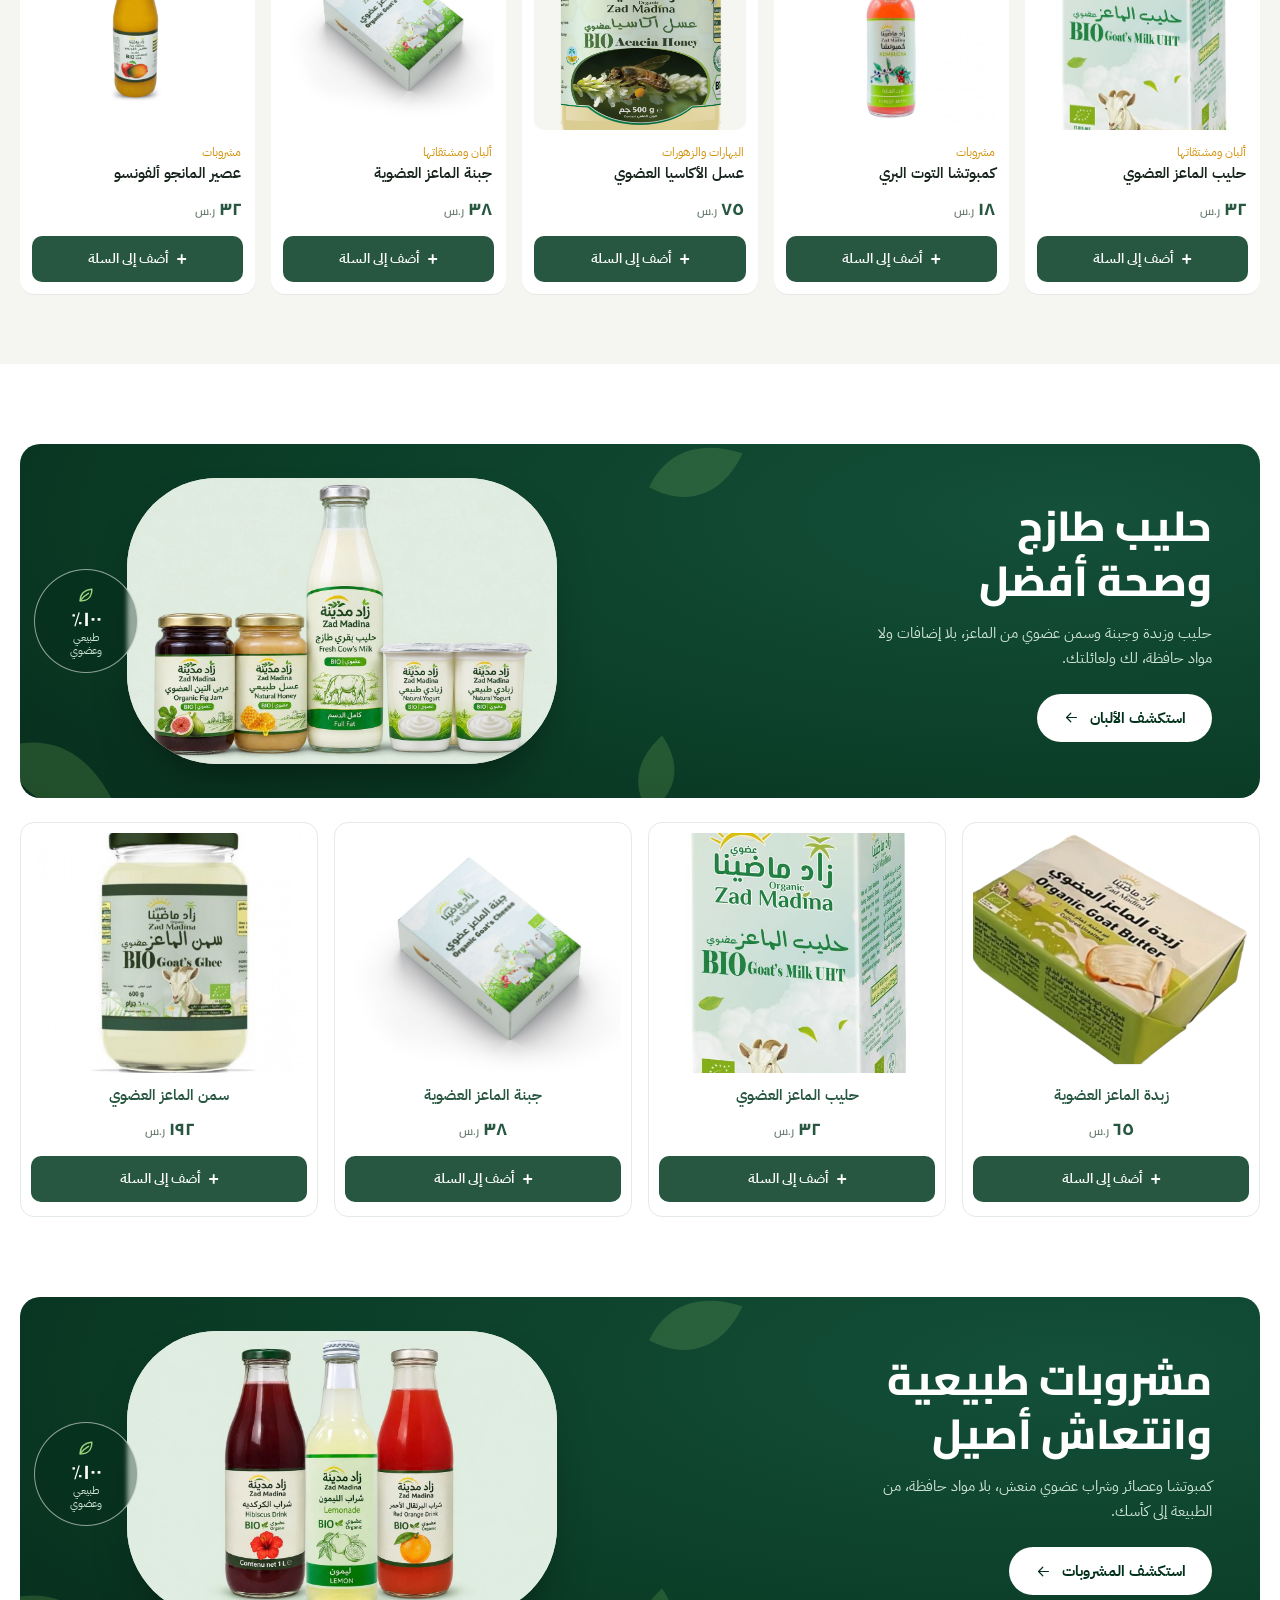
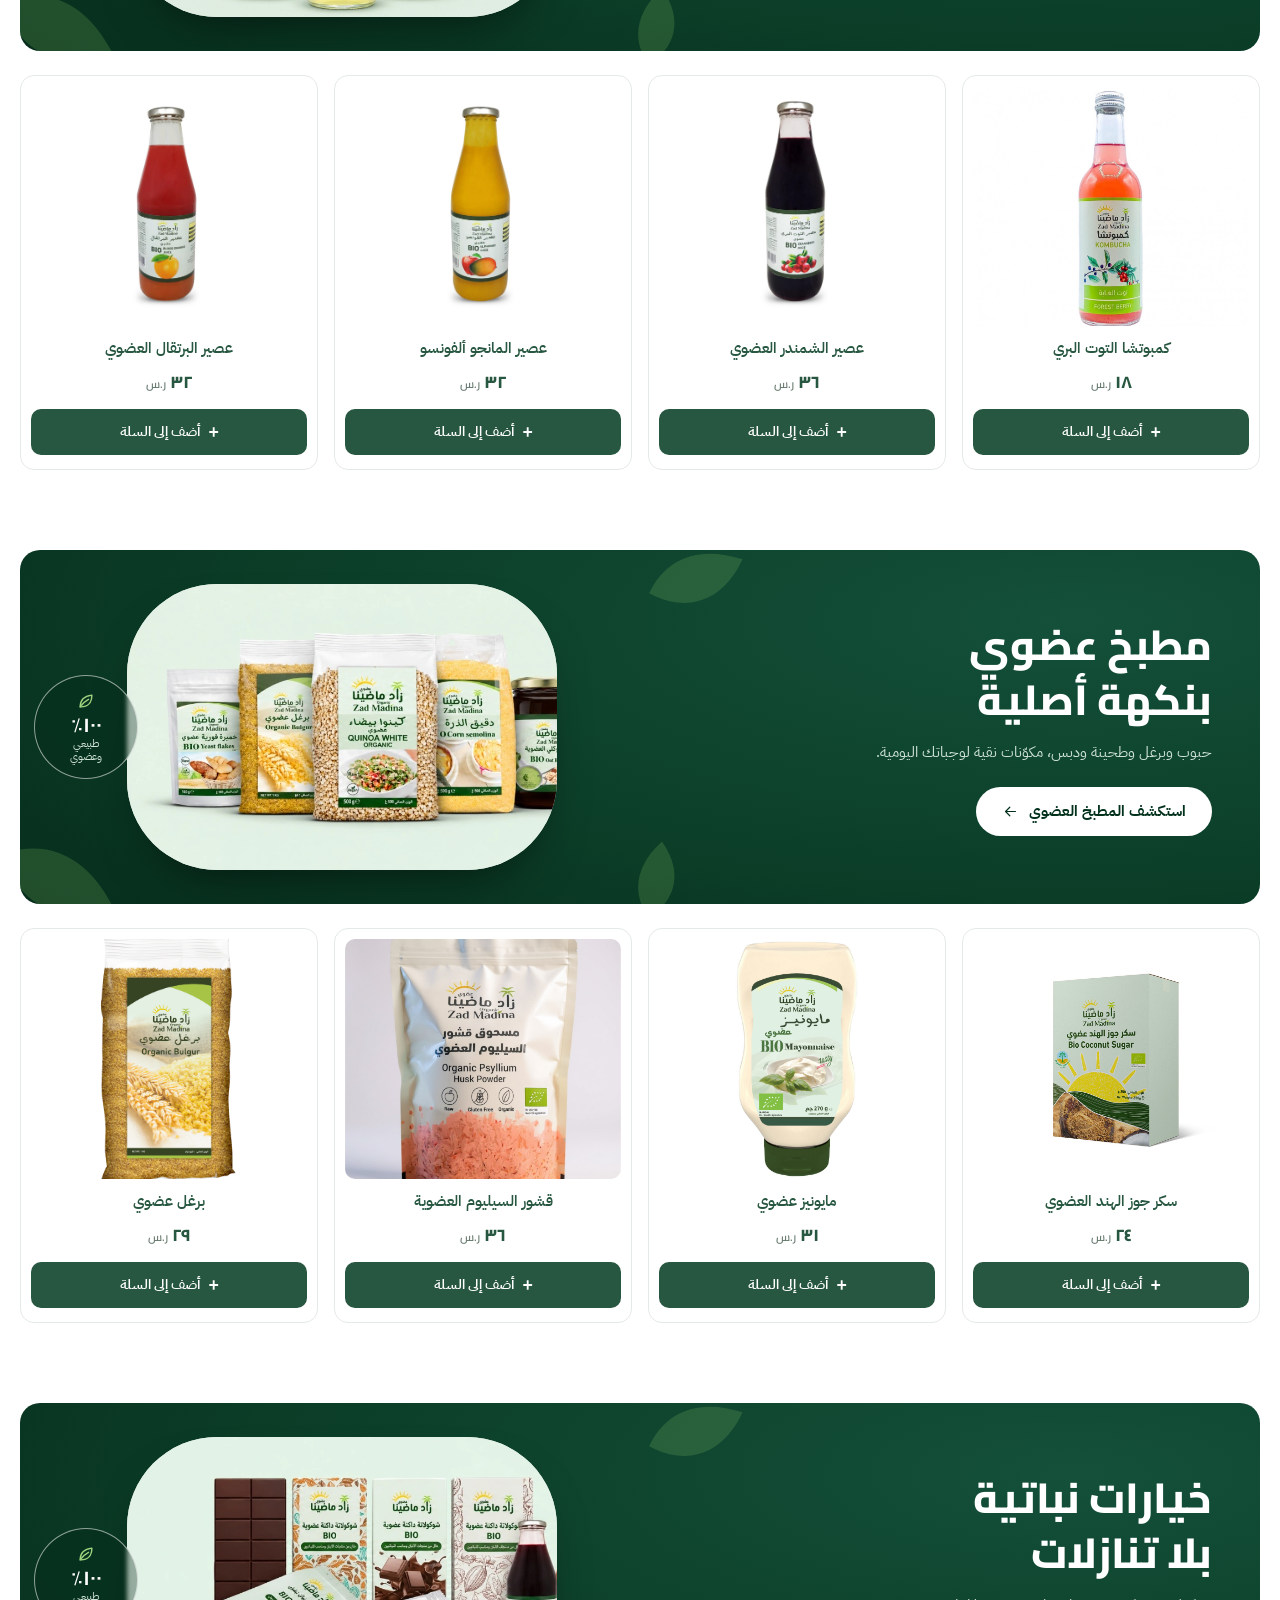
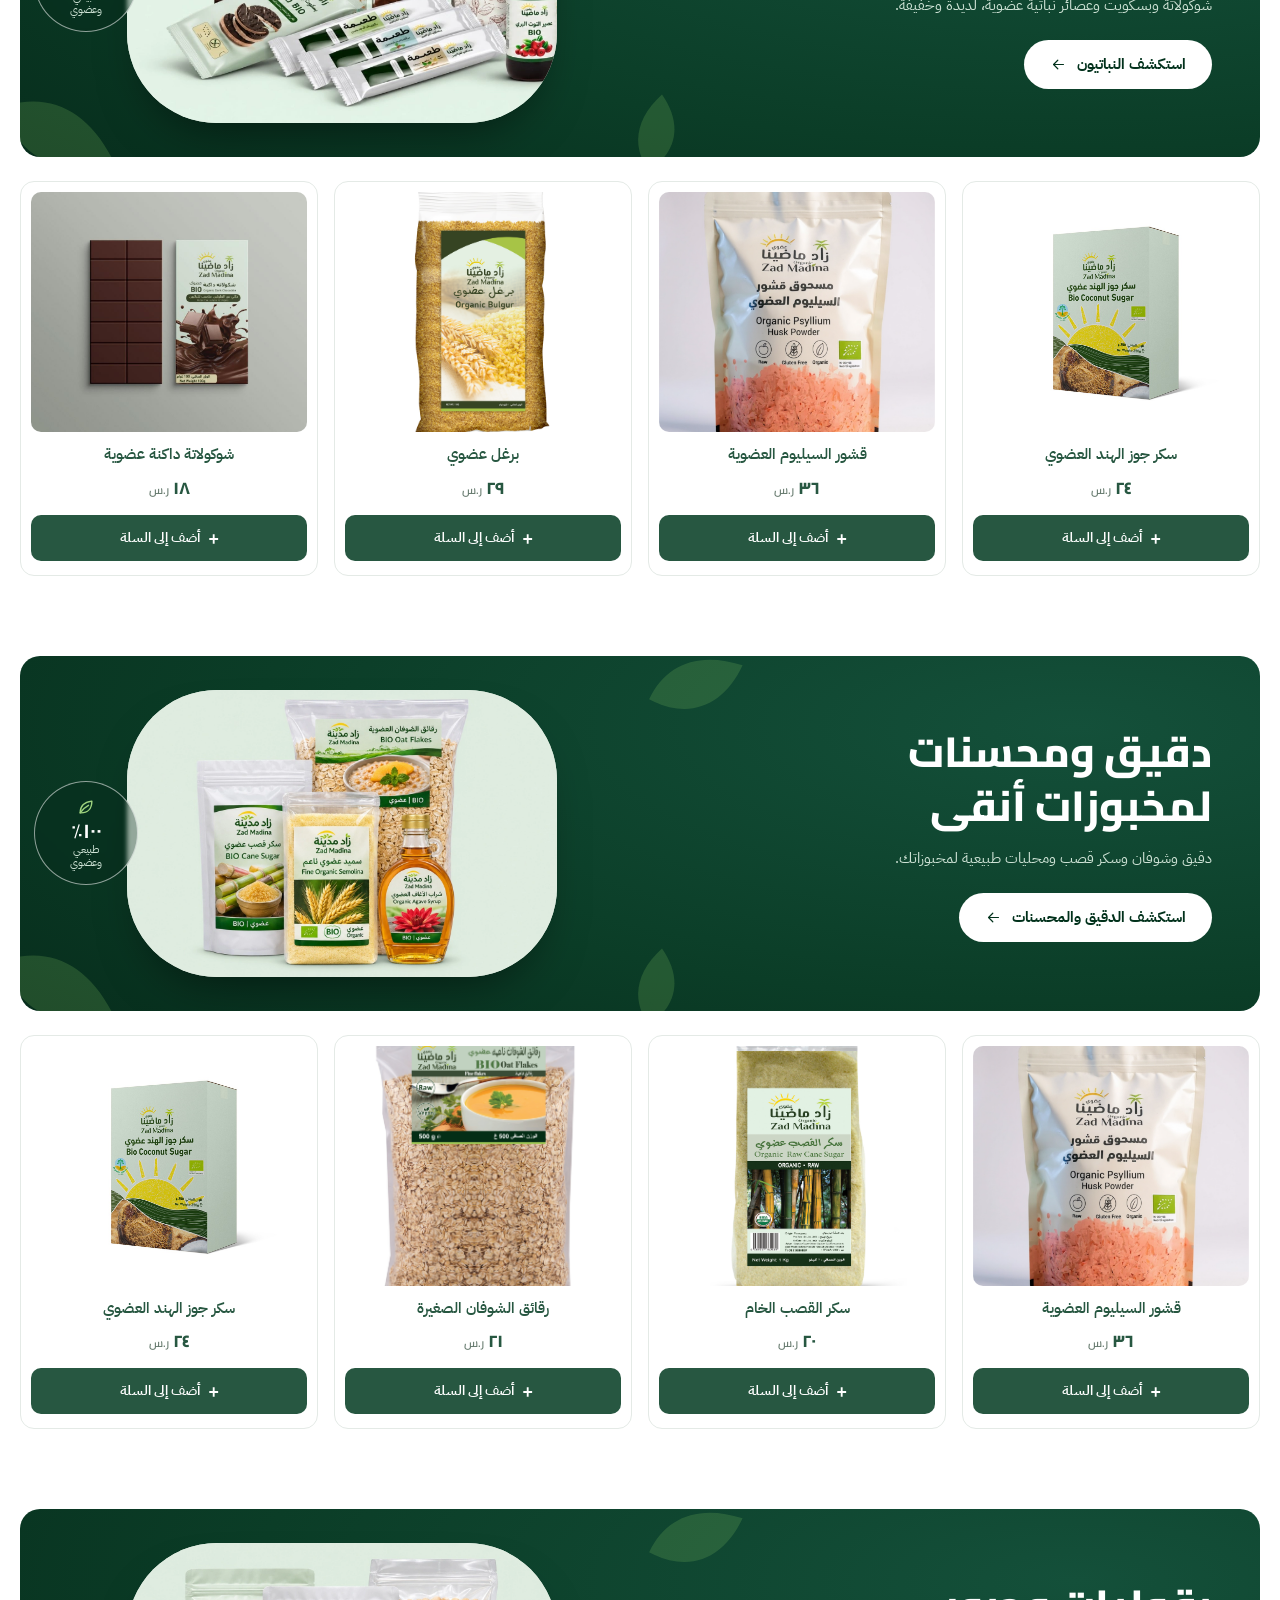
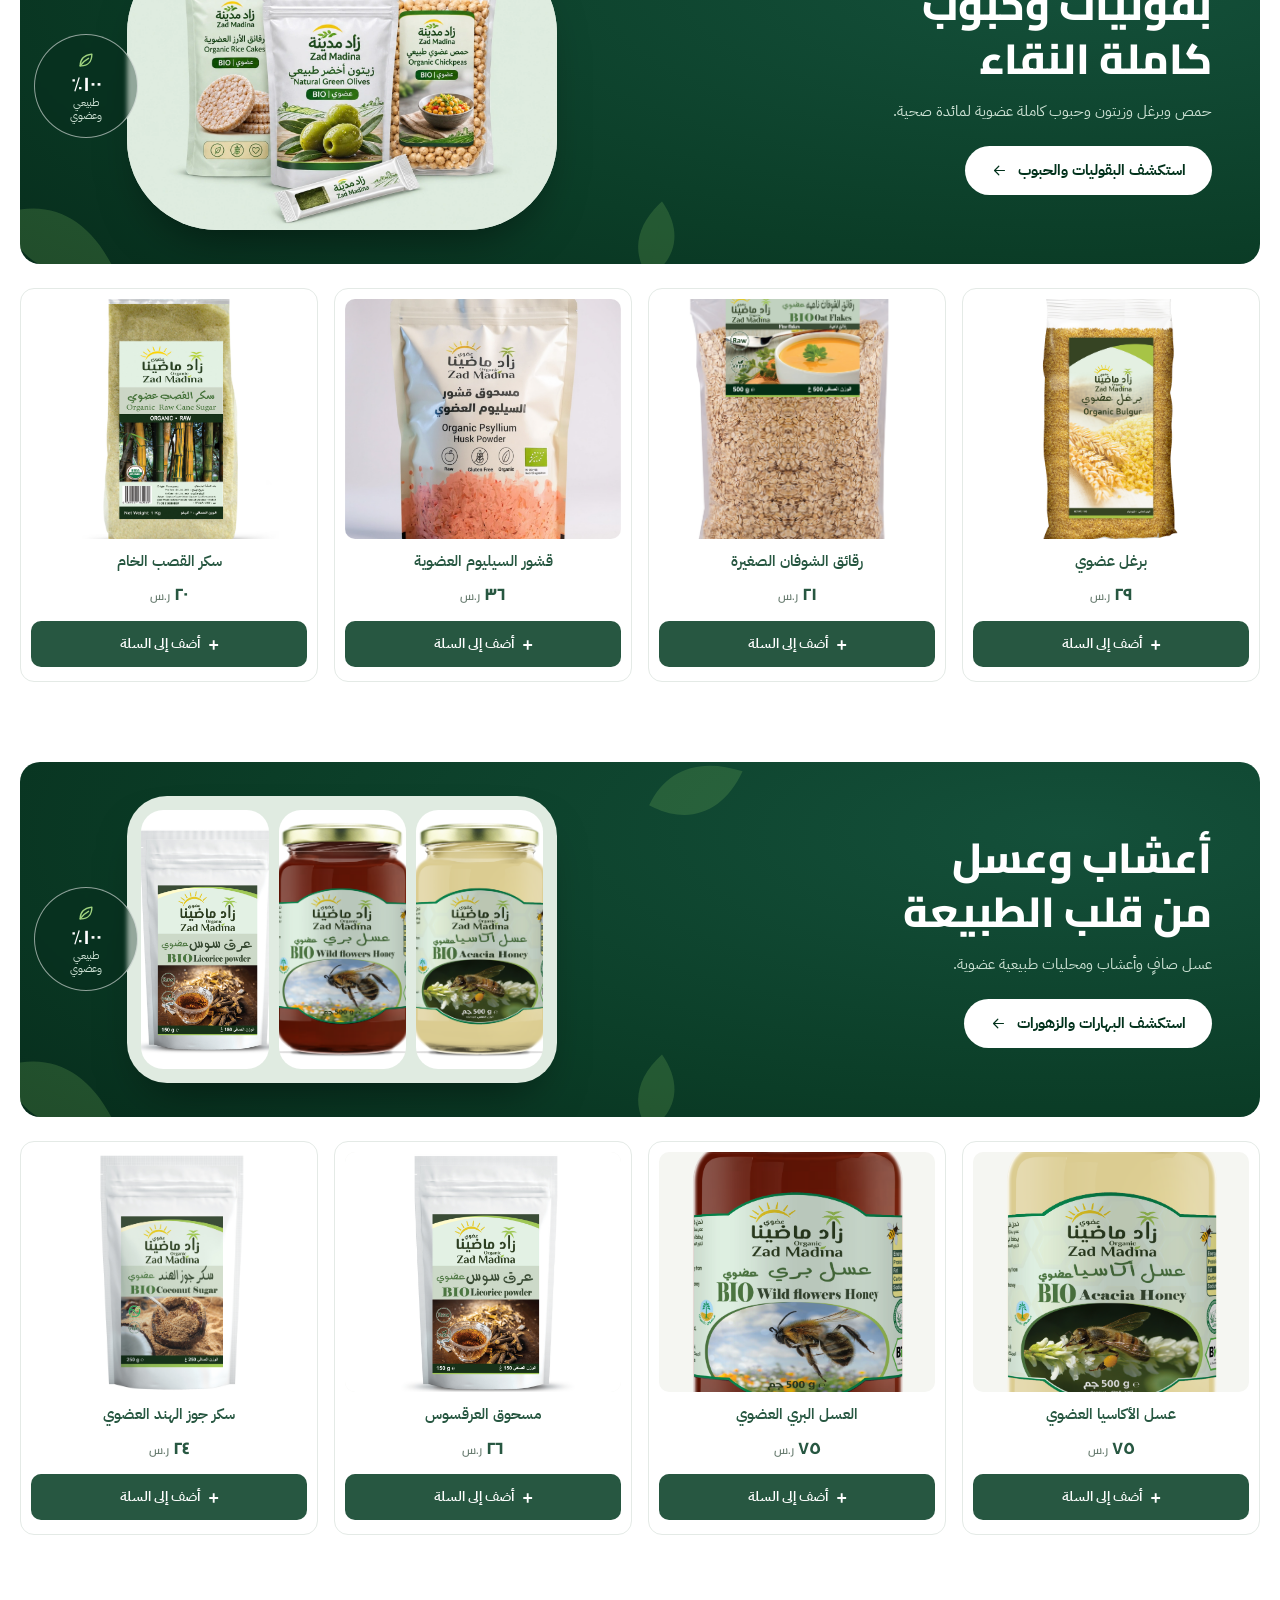
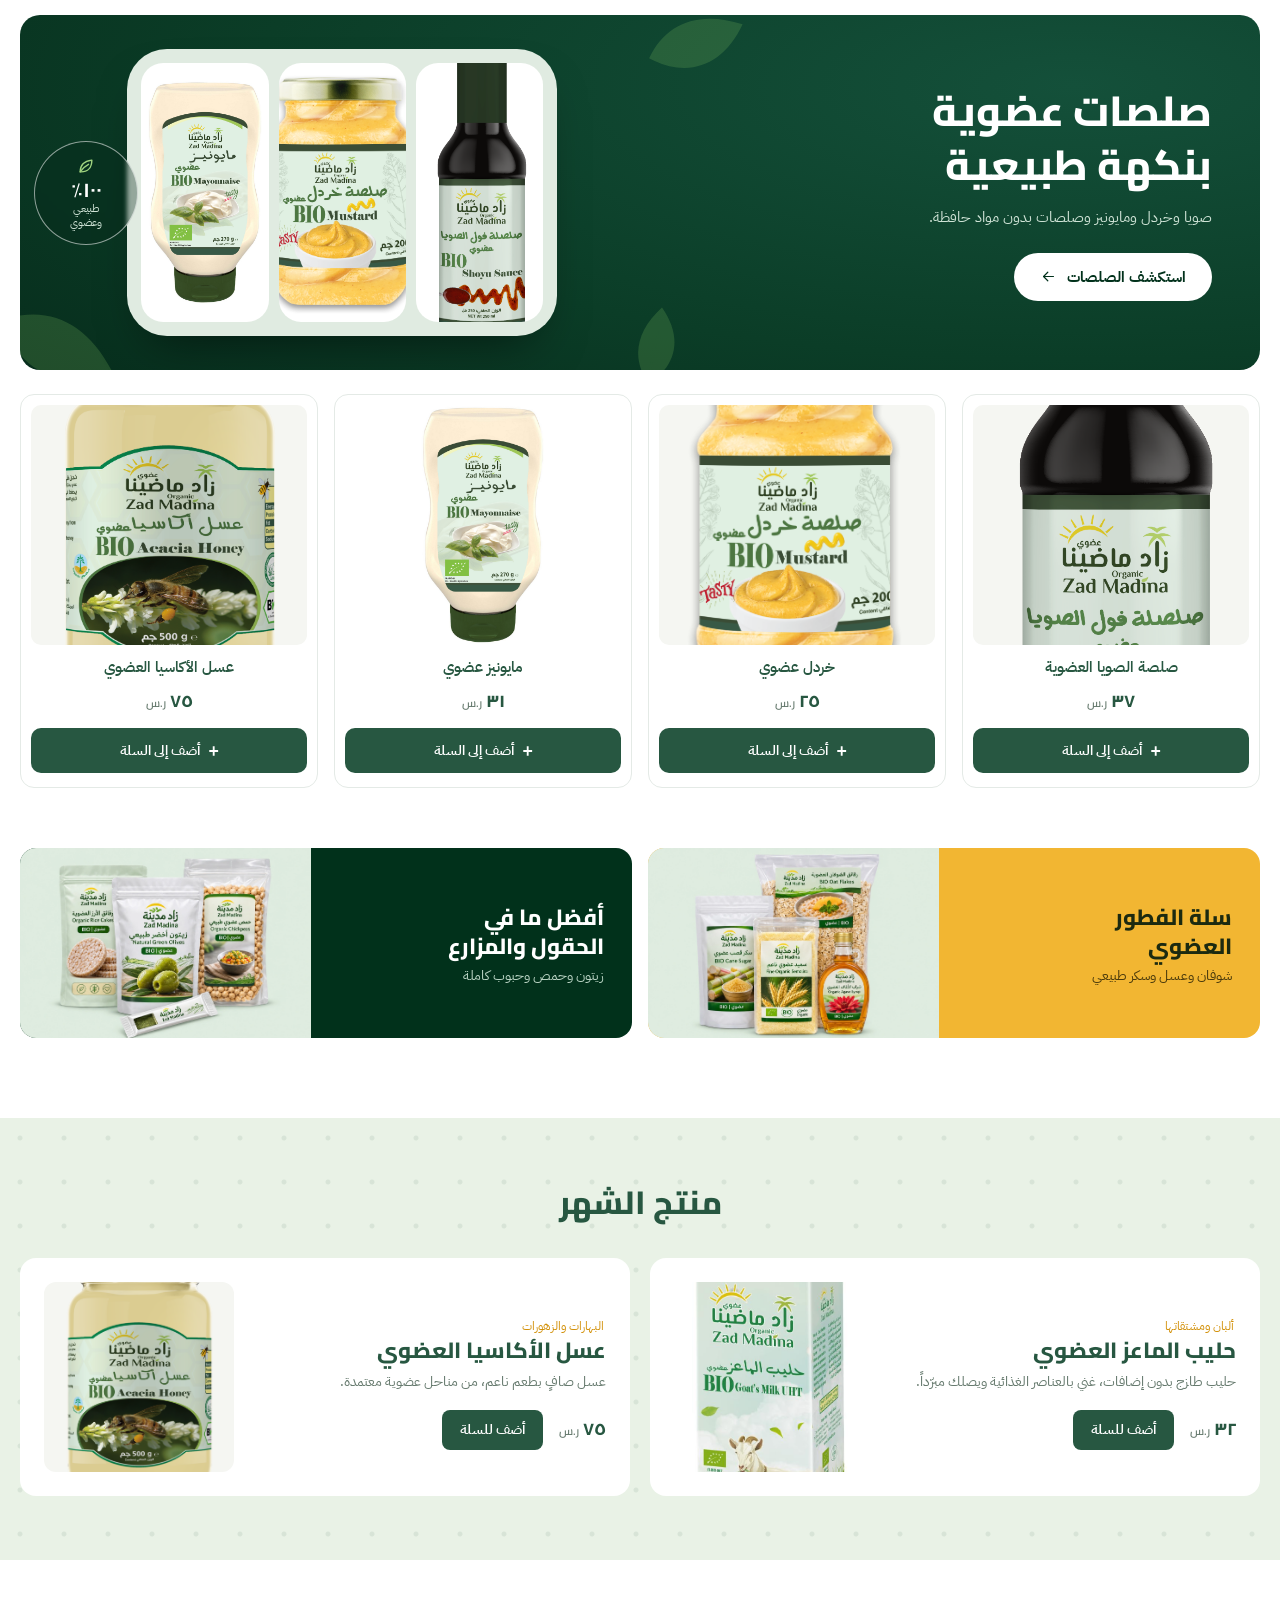
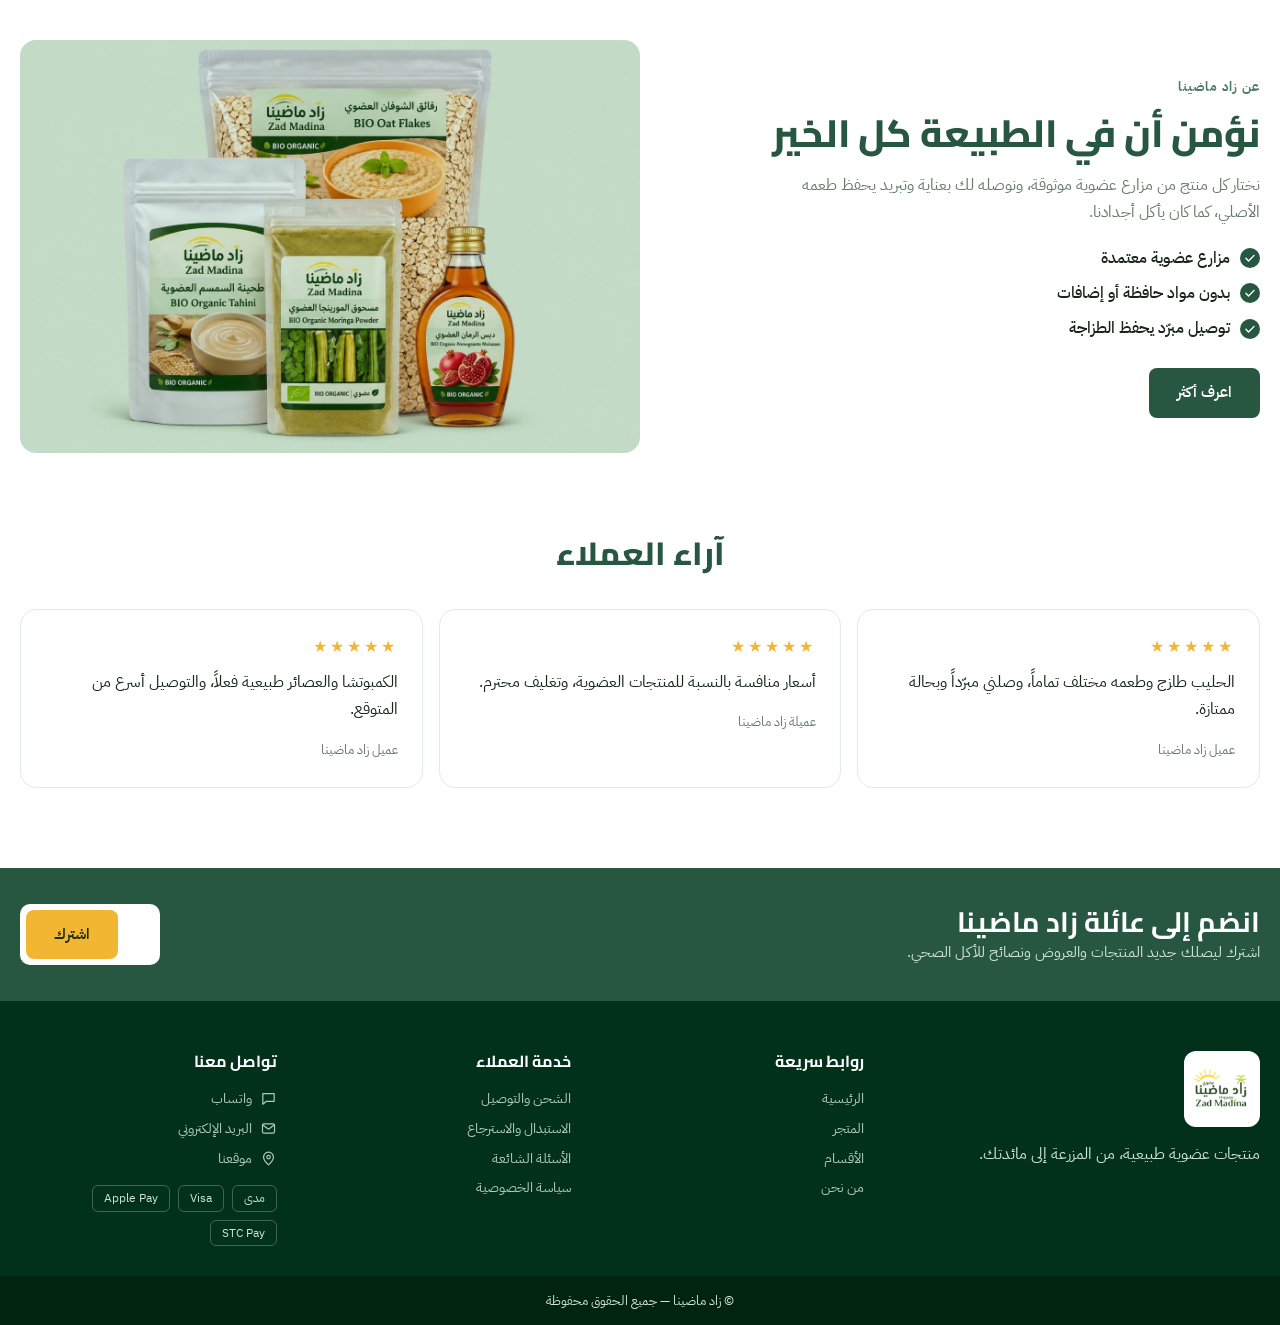
==== commit 40579cd2: "Add banners with product rows for kitchen, vegan, flour, legumes, spices, sauces" ====
--- a/index.html
+++ b/index.html
@@ -8,7 +8,7 @@
 <link rel="preconnect" href="https://fonts.googleapis.com">
 <link rel="preconnect" href="https://fonts.gstatic.com" crossorigin>
 <link href="https://fonts.googleapis.com/css2?family=Cairo:wght@600;700;800&family=IBM+Plex+Sans+Arabic:wght@400;500;600&display=swap" rel="stylesheet">
-<link rel="stylesheet" href="css/style.css?v=31">
+<link rel="stylesheet" href="css/style.css?v=34">
 </head>
 <body>
 
@@ -129,6 +129,132 @@
   <div class="grid grid--4"><article class="card"><a href="#" class="card__img"><img src="assets/products/p5.jpg" alt="كمبوتشا التوت البري" loading="lazy"></a><p class="card__cat">مشروبات</p><h3>كمبوتشا التوت البري</h3><div class="card__foot"><span class="price">١٨ <small>ر.س</small></span></div><button class="add-btn" aria-label="أضف كمبوتشا التوت البري للسلة"><span class="add-btn__plus">+</span> أضف إلى السلة</button></article><article class="card"><a href="#" class="card__img"><img src="assets/products/p6.jpg" alt="عصير الشمندر العضوي" loading="lazy"></a><p class="card__cat">مشروبات</p><h3>عصير الشمندر العضوي</h3><div class="card__foot"><span class="price">٣٦ <small>ر.س</small></span></div><button class="add-btn" aria-label="أضف عصير الشمندر العضوي للسلة"><span class="add-btn__plus">+</span> أضف إلى السلة</button></article><article class="card"><a href="#" class="card__img"><img src="assets/products/p7.jpg" alt="عصير المانجو ألفونسو" loading="lazy"></a><p class="card__cat">مشروبات</p><h3>عصير المانجو ألفونسو</h3><div class="card__foot"><span class="price">٣٢ <small>ر.س</small></span></div><button class="add-btn" aria-label="أضف عصير المانجو ألفونسو للسلة"><span class="add-btn__plus">+</span> أضف إلى السلة</button></article><article class="card"><a href="#" class="card__img"><img src="assets/products/p8.jpg" alt="عصير البرتقال العضوي" loading="lazy"></a><p class="card__cat">مشروبات</p><h3>عصير البرتقال العضوي</h3><div class="card__foot"><span class="price">٣٢ <small>ر.س</small></span></div><button class="add-btn" aria-label="أضف عصير البرتقال العضوي للسلة"><span class="add-btn__plus">+</span> أضف إلى السلة</button></article></div>
 </section>
 
+<!-- KITCHEN BANNER -->
+<section class="sec container" id="kitchen">
+  <div class="dbanner">
+    <span class="dbanner__leaf dbanner__leaf--a"><svg viewBox="0 0 64 64" aria-hidden="true"><path d="M8 56C8 28 26 10 58 6c0 32-18 50-46 50"/><path d="M8 56C20 40 32 28 46 20"/></svg></span>
+    <span class="dbanner__leaf dbanner__leaf--b"><svg viewBox="0 0 64 64" aria-hidden="true"><path d="M8 56C8 28 26 10 58 6c0 32-18 50-46 50"/><path d="M8 56C20 40 32 28 46 20"/></svg></span>
+    <span class="dbanner__leaf dbanner__leaf--c"><svg viewBox="0 0 64 64" aria-hidden="true"><path d="M8 56C8 28 26 10 58 6c0 32-18 50-46 50"/><path d="M8 56C20 40 32 28 46 20"/></svg></span>
+    <div class="dbanner__txt">
+      <h2>مطبخ عضوي<br>بنكهة أصلية</h2>
+      <p>حبوب وبرغل وطحينة ودبس، مكوّنات نقية لوجباتك اليومية.</p>
+      <a href="#featured" class="dbanner__btn" data-tab="kitchen">استكشف المطبخ العضوي <svg viewBox="0 0 24 24"><path d="M19 12H5m6-6-6 6 6 6"/></svg></a>
+    </div>
+    <div class="dbanner__media dbanner__media--crop"><img src="assets/banners/b7.webp" alt="منتجات المطبخ العضوي" loading="lazy"></div>
+    <div class="dbanner__badge"><svg viewBox="0 0 24 24"><path d="M5 19c0-8 5-13 14-14 0 9-5 14-13 14"/><path d="M5 19c3-4 6-7 10-9"/></svg><b>١٠٠٪</b><span>طبيعي<br>وعضوي</span></div>
+  </div>
+</section>
+
+<!-- KITCHEN PRODUCTS ROW -->
+<section class="container dairy-row">
+  <div class="grid grid--4"><article class="card"><a href="#" class="card__img"><img src="assets/products/p9.jpg" alt="سكر جوز الهند العضوي" loading="lazy"></a><p class="card__cat">المطبخ العضوي</p><h3>سكر جوز الهند العضوي</h3><div class="card__foot"><span class="price">٢٤ <small>ر.س</small></span></div><button class="add-btn" aria-label="أضف سكر جوز الهند العضوي للسلة"><span class="add-btn__plus">+</span> أضف إلى السلة</button></article><article class="card"><a href="#" class="card__img"><img src="assets/products/p10.jpg" alt="مايونيز عضوي" loading="lazy"></a><p class="card__cat">صلصات</p><h3>مايونيز عضوي</h3><div class="card__foot"><span class="price">٣١ <small>ر.س</small></span></div><button class="add-btn" aria-label="أضف مايونيز عضوي للسلة"><span class="add-btn__plus">+</span> أضف إلى السلة</button></article><article class="card"><a href="#" class="card__img"><img src="assets/products/p11.png" alt="قشور السيليوم العضوية" loading="lazy"></a><p class="card__cat">الدقيق والمحسنات</p><h3>قشور السيليوم العضوية</h3><div class="card__foot"><span class="price">٣٦ <small>ر.س</small></span></div><button class="add-btn" aria-label="أضف قشور السيليوم العضوية للسلة"><span class="add-btn__plus">+</span> أضف إلى السلة</button></article><article class="card"><a href="#" class="card__img"><img src="assets/products/p12.jpg" alt="برغل عضوي" loading="lazy"></a><p class="card__cat">البقوليات والحبوب</p><h3>برغل عضوي</h3><div class="card__foot"><span class="price">٢٩ <small>ر.س</small></span></div><button class="add-btn" aria-label="أضف برغل عضوي للسلة"><span class="add-btn__plus">+</span> أضف إلى السلة</button></article></div>
+</section>
+
+<!-- VEGAN BANNER -->
+<section class="sec container" id="vegan">
+  <div class="dbanner">
+    <span class="dbanner__leaf dbanner__leaf--a"><svg viewBox="0 0 64 64" aria-hidden="true"><path d="M8 56C8 28 26 10 58 6c0 32-18 50-46 50"/><path d="M8 56C20 40 32 28 46 20"/></svg></span>
+    <span class="dbanner__leaf dbanner__leaf--b"><svg viewBox="0 0 64 64" aria-hidden="true"><path d="M8 56C8 28 26 10 58 6c0 32-18 50-46 50"/><path d="M8 56C20 40 32 28 46 20"/></svg></span>
+    <span class="dbanner__leaf dbanner__leaf--c"><svg viewBox="0 0 64 64" aria-hidden="true"><path d="M8 56C8 28 26 10 58 6c0 32-18 50-46 50"/><path d="M8 56C20 40 32 28 46 20"/></svg></span>
+    <div class="dbanner__txt">
+      <h2>خيارات نباتية<br>بلا تنازلات</h2>
+      <p>شوكولاتة وبسكويت وعصائر نباتية عضوية، لذيذة وخفيفة.</p>
+      <a href="#featured" class="dbanner__btn" data-tab="vegan">استكشف النباتيون <svg viewBox="0 0 24 24"><path d="M19 12H5m6-6-6 6 6 6"/></svg></a>
+    </div>
+    <div class="dbanner__media dbanner__media--crop"><img src="assets/banners/b8.webp" alt="منتجات نباتية عضوية" loading="lazy"></div>
+    <div class="dbanner__badge"><svg viewBox="0 0 24 24"><path d="M5 19c0-8 5-13 14-14 0 9-5 14-13 14"/><path d="M5 19c3-4 6-7 10-9"/></svg><b>١٠٠٪</b><span>طبيعي<br>وعضوي</span></div>
+  </div>
+</section>
+
+<!-- VEGAN PRODUCTS ROW -->
+<section class="container dairy-row">
+  <div class="grid grid--4"><article class="card"><a href="#" class="card__img"><img src="assets/products/p9.jpg" alt="سكر جوز الهند العضوي" loading="lazy"></a><p class="card__cat">المطبخ العضوي</p><h3>سكر جوز الهند العضوي</h3><div class="card__foot"><span class="price">٢٤ <small>ر.س</small></span></div><button class="add-btn" aria-label="أضف سكر جوز الهند العضوي للسلة"><span class="add-btn__plus">+</span> أضف إلى السلة</button></article><article class="card"><a href="#" class="card__img"><img src="assets/products/p11.png" alt="قشور السيليوم العضوية" loading="lazy"></a><p class="card__cat">الدقيق والمحسنات</p><h3>قشور السيليوم العضوية</h3><div class="card__foot"><span class="price">٣٦ <small>ر.س</small></span></div><button class="add-btn" aria-label="أضف قشور السيليوم العضوية للسلة"><span class="add-btn__plus">+</span> أضف إلى السلة</button></article><article class="card"><a href="#" class="card__img"><img src="assets/products/p12.jpg" alt="برغل عضوي" loading="lazy"></a><p class="card__cat">البقوليات والحبوب</p><h3>برغل عضوي</h3><div class="card__foot"><span class="price">٢٩ <small>ر.س</small></span></div><button class="add-btn" aria-label="أضف برغل عضوي للسلة"><span class="add-btn__plus">+</span> أضف إلى السلة</button></article><article class="card"><a href="#" class="card__img"><img src="assets/products/p13.jpg" alt="شوكولاتة داكنة عضوية" loading="lazy"></a><p class="card__cat">نباتيون</p><h3>شوكولاتة داكنة عضوية</h3><div class="card__foot"><span class="price">١٨ <small>ر.س</small></span></div><button class="add-btn" aria-label="أضف شوكولاتة داكنة عضوية للسلة"><span class="add-btn__plus">+</span> أضف إلى السلة</button></article></div>
+</section>
+
+<!-- FLOUR BANNER -->
+<section class="sec container" id="flour">
+  <div class="dbanner">
+    <span class="dbanner__leaf dbanner__leaf--a"><svg viewBox="0 0 64 64" aria-hidden="true"><path d="M8 56C8 28 26 10 58 6c0 32-18 50-46 50"/><path d="M8 56C20 40 32 28 46 20"/></svg></span>
+    <span class="dbanner__leaf dbanner__leaf--b"><svg viewBox="0 0 64 64" aria-hidden="true"><path d="M8 56C8 28 26 10 58 6c0 32-18 50-46 50"/><path d="M8 56C20 40 32 28 46 20"/></svg></span>
+    <span class="dbanner__leaf dbanner__leaf--c"><svg viewBox="0 0 64 64" aria-hidden="true"><path d="M8 56C8 28 26 10 58 6c0 32-18 50-46 50"/><path d="M8 56C20 40 32 28 46 20"/></svg></span>
+    <div class="dbanner__txt">
+      <h2>دقيق ومحسنات<br>لمخبوزات أنقى</h2>
+      <p>دقيق وشوفان وسكر قصب ومحليات طبيعية لمخبوزاتك.</p>
+      <a href="#featured" class="dbanner__btn" data-tab="flour">استكشف الدقيق والمحسنات <svg viewBox="0 0 24 24"><path d="M19 12H5m6-6-6 6 6 6"/></svg></a>
+    </div>
+    <div class="dbanner__media"><img src="assets/banners/b5.webp" alt="سكر قصب وسميد وشوفان وشراب الأغاف العضوي" loading="lazy"></div>
+    <div class="dbanner__badge"><svg viewBox="0 0 24 24"><path d="M5 19c0-8 5-13 14-14 0 9-5 14-13 14"/><path d="M5 19c3-4 6-7 10-9"/></svg><b>١٠٠٪</b><span>طبيعي<br>وعضوي</span></div>
+  </div>
+</section>
+
+<!-- FLOUR PRODUCTS ROW -->
+<section class="container dairy-row">
+  <div class="grid grid--4"><article class="card"><a href="#" class="card__img"><img src="assets/products/p11.png" alt="قشور السيليوم العضوية" loading="lazy"></a><p class="card__cat">الدقيق والمحسنات</p><h3>قشور السيليوم العضوية</h3><div class="card__foot"><span class="price">٣٦ <small>ر.س</small></span></div><button class="add-btn" aria-label="أضف قشور السيليوم العضوية للسلة"><span class="add-btn__plus">+</span> أضف إلى السلة</button></article><article class="card"><a href="#" class="card__img"><img src="assets/products/p14.jpg" alt="سكر القصب الخام" loading="lazy"></a><p class="card__cat">الدقيق والمحسنات</p><h3>سكر القصب الخام</h3><div class="card__foot"><span class="price">٢٠ <small>ر.س</small></span></div><button class="add-btn" aria-label="أضف سكر القصب الخام للسلة"><span class="add-btn__plus">+</span> أضف إلى السلة</button></article><article class="card"><a href="#" class="card__img"><img src="assets/products/p15.jpg" alt="رقائق الشوفان الصغيرة" loading="lazy"></a><p class="card__cat">البقوليات والحبوب</p><h3>رقائق الشوفان الصغيرة</h3><div class="card__foot"><span class="price">٢١ <small>ر.س</small></span></div><button class="add-btn" aria-label="أضف رقائق الشوفان الصغيرة للسلة"><span class="add-btn__plus">+</span> أضف إلى السلة</button></article><article class="card"><a href="#" class="card__img"><img src="assets/products/p9.jpg" alt="سكر جوز الهند العضوي" loading="lazy"></a><p class="card__cat">المطبخ العضوي</p><h3>سكر جوز الهند العضوي</h3><div class="card__foot"><span class="price">٢٤ <small>ر.س</small></span></div><button class="add-btn" aria-label="أضف سكر جوز الهند العضوي للسلة"><span class="add-btn__plus">+</span> أضف إلى السلة</button></article></div>
+</section>
+
+<!-- LEGUMES BANNER -->
+<section class="sec container" id="legumes">
+  <div class="dbanner">
+    <span class="dbanner__leaf dbanner__leaf--a"><svg viewBox="0 0 64 64" aria-hidden="true"><path d="M8 56C8 28 26 10 58 6c0 32-18 50-46 50"/><path d="M8 56C20 40 32 28 46 20"/></svg></span>
+    <span class="dbanner__leaf dbanner__leaf--b"><svg viewBox="0 0 64 64" aria-hidden="true"><path d="M8 56C8 28 26 10 58 6c0 32-18 50-46 50"/><path d="M8 56C20 40 32 28 46 20"/></svg></span>
+    <span class="dbanner__leaf dbanner__leaf--c"><svg viewBox="0 0 64 64" aria-hidden="true"><path d="M8 56C8 28 26 10 58 6c0 32-18 50-46 50"/><path d="M8 56C20 40 32 28 46 20"/></svg></span>
+    <div class="dbanner__txt">
+      <h2>بقوليات وحبوب<br>كاملة النقاء</h2>
+      <p>حمص وبرغل وزيتون وحبوب كاملة عضوية لمائدة صحية.</p>
+      <a href="#featured" class="dbanner__btn" data-tab="legumes">استكشف البقوليات والحبوب <svg viewBox="0 0 24 24"><path d="M19 12H5m6-6-6 6 6 6"/></svg></a>
+    </div>
+    <div class="dbanner__media"><img src="assets/banners/b4.webp" alt="زيتون وحمص ورقائق أرز عضوية" loading="lazy"></div>
+    <div class="dbanner__badge"><svg viewBox="0 0 24 24"><path d="M5 19c0-8 5-13 14-14 0 9-5 14-13 14"/><path d="M5 19c3-4 6-7 10-9"/></svg><b>١٠٠٪</b><span>طبيعي<br>وعضوي</span></div>
+  </div>
+</section>
+
+<!-- LEGUMES PRODUCTS ROW -->
+<section class="container dairy-row">
+  <div class="grid grid--4"><article class="card"><a href="#" class="card__img"><img src="assets/products/p12.jpg" alt="برغل عضوي" loading="lazy"></a><p class="card__cat">البقوليات والحبوب</p><h3>برغل عضوي</h3><div class="card__foot"><span class="price">٢٩ <small>ر.س</small></span></div><button class="add-btn" aria-label="أضف برغل عضوي للسلة"><span class="add-btn__plus">+</span> أضف إلى السلة</button></article><article class="card"><a href="#" class="card__img"><img src="assets/products/p15.jpg" alt="رقائق الشوفان الصغيرة" loading="lazy"></a><p class="card__cat">البقوليات والحبوب</p><h3>رقائق الشوفان الصغيرة</h3><div class="card__foot"><span class="price">٢١ <small>ر.س</small></span></div><button class="add-btn" aria-label="أضف رقائق الشوفان الصغيرة للسلة"><span class="add-btn__plus">+</span> أضف إلى السلة</button></article><article class="card"><a href="#" class="card__img"><img src="assets/products/p11.png" alt="قشور السيليوم العضوية" loading="lazy"></a><p class="card__cat">الدقيق والمحسنات</p><h3>قشور السيليوم العضوية</h3><div class="card__foot"><span class="price">٣٦ <small>ر.س</small></span></div><button class="add-btn" aria-label="أضف قشور السيليوم العضوية للسلة"><span class="add-btn__plus">+</span> أضف إلى السلة</button></article><article class="card"><a href="#" class="card__img"><img src="assets/products/p14.jpg" alt="سكر القصب الخام" loading="lazy"></a><p class="card__cat">الدقيق والمحسنات</p><h3>سكر القصب الخام</h3><div class="card__foot"><span class="price">٢٠ <small>ر.س</small></span></div><button class="add-btn" aria-label="أضف سكر القصب الخام للسلة"><span class="add-btn__plus">+</span> أضف إلى السلة</button></article></div>
+</section>
+
+<!-- SPICES BANNER -->
+<section class="sec container" id="spices">
+  <div class="dbanner">
+    <span class="dbanner__leaf dbanner__leaf--a"><svg viewBox="0 0 64 64" aria-hidden="true"><path d="M8 56C8 28 26 10 58 6c0 32-18 50-46 50"/><path d="M8 56C20 40 32 28 46 20"/></svg></span>
+    <span class="dbanner__leaf dbanner__leaf--b"><svg viewBox="0 0 64 64" aria-hidden="true"><path d="M8 56C8 28 26 10 58 6c0 32-18 50-46 50"/><path d="M8 56C20 40 32 28 46 20"/></svg></span>
+    <span class="dbanner__leaf dbanner__leaf--c"><svg viewBox="0 0 64 64" aria-hidden="true"><path d="M8 56C8 28 26 10 58 6c0 32-18 50-46 50"/><path d="M8 56C20 40 32 28 46 20"/></svg></span>
+    <div class="dbanner__txt">
+      <h2>أعشاب وعسل<br>من قلب الطبيعة</h2>
+      <p>عسل صافٍ وأعشاب ومحليات طبيعية عضوية.</p>
+      <a href="#featured" class="dbanner__btn" data-tab="spices">استكشف البهارات والزهورات <svg viewBox="0 0 24 24"><path d="M19 12H5m6-6-6 6 6 6"/></svg></a>
+    </div>
+    <div class="dbanner__media dbanner__media--trio"><span><img src="assets/products/p16.png" alt="" loading="lazy"></span><span><img src="assets/products/p17.png" alt="" loading="lazy"></span><span><img src="assets/products/p18.jpg" alt="" loading="lazy"></span></div>
+    <div class="dbanner__badge"><svg viewBox="0 0 24 24"><path d="M5 19c0-8 5-13 14-14 0 9-5 14-13 14"/><path d="M5 19c3-4 6-7 10-9"/></svg><b>١٠٠٪</b><span>طبيعي<br>وعضوي</span></div>
+  </div>
+</section>
+
+<!-- SPICES PRODUCTS ROW -->
+<section class="container dairy-row">
+  <div class="grid grid--4"><article class="card"><a href="#" class="card__img"><img src="assets/products/p16.png" alt="عسل الأكاسيا العضوي" loading="lazy"></a><p class="card__cat">البهارات والزهورات</p><h3>عسل الأكاسيا العضوي</h3><div class="card__foot"><span class="price">٧٥ <small>ر.س</small></span></div><button class="add-btn" aria-label="أضف عسل الأكاسيا العضوي للسلة"><span class="add-btn__plus">+</span> أضف إلى السلة</button></article><article class="card"><a href="#" class="card__img"><img src="assets/products/p17.png" alt="العسل البري العضوي" loading="lazy"></a><p class="card__cat">البهارات والزهورات</p><h3>العسل البري العضوي</h3><div class="card__foot"><span class="price">٧٥ <small>ر.س</small></span></div><button class="add-btn" aria-label="أضف العسل البري العضوي للسلة"><span class="add-btn__plus">+</span> أضف إلى السلة</button></article><article class="card"><a href="#" class="card__img"><img src="assets/products/p18.jpg" alt="مسحوق العرقسوس" loading="lazy"></a><p class="card__cat">البهارات والزهورات</p><h3>مسحوق العرقسوس</h3><div class="card__foot"><span class="price">٢٦ <small>ر.س</small></span></div><button class="add-btn" aria-label="أضف مسحوق العرقسوس للسلة"><span class="add-btn__plus">+</span> أضف إلى السلة</button></article><article class="card"><a href="#" class="card__img"><img src="assets/products/p19.jpg" alt="سكر جوز الهند العضوي" loading="lazy"></a><p class="card__cat">المطبخ العضوي</p><h3>سكر جوز الهند العضوي</h3><div class="card__foot"><span class="price">٢٤ <small>ر.س</small></span></div><button class="add-btn" aria-label="أضف سكر جوز الهند العضوي للسلة"><span class="add-btn__plus">+</span> أضف إلى السلة</button></article></div>
+</section>
+
+<!-- SAUCES BANNER -->
+<section class="sec container" id="sauces">
+  <div class="dbanner">
+    <span class="dbanner__leaf dbanner__leaf--a"><svg viewBox="0 0 64 64" aria-hidden="true"><path d="M8 56C8 28 26 10 58 6c0 32-18 50-46 50"/><path d="M8 56C20 40 32 28 46 20"/></svg></span>
+    <span class="dbanner__leaf dbanner__leaf--b"><svg viewBox="0 0 64 64" aria-hidden="true"><path d="M8 56C8 28 26 10 58 6c0 32-18 50-46 50"/><path d="M8 56C20 40 32 28 46 20"/></svg></span>
+    <span class="dbanner__leaf dbanner__leaf--c"><svg viewBox="0 0 64 64" aria-hidden="true"><path d="M8 56C8 28 26 10 58 6c0 32-18 50-46 50"/><path d="M8 56C20 40 32 28 46 20"/></svg></span>
+    <div class="dbanner__txt">
+      <h2>صلصات عضوية<br>بنكهة طبيعية</h2>
+      <p>صويا وخردل ومايونيز وصلصات بدون مواد حافظة.</p>
+      <a href="#featured" class="dbanner__btn" data-tab="sauces">استكشف الصلصات <svg viewBox="0 0 24 24"><path d="M19 12H5m6-6-6 6 6 6"/></svg></a>
+    </div>
+    <div class="dbanner__media dbanner__media--trio"><span><img src="assets/products/p20.png" alt="" loading="lazy"></span><span><img src="assets/products/p21.png" alt="" loading="lazy"></span><span><img src="assets/products/p10.jpg" alt="" loading="lazy"></span></div>
+    <div class="dbanner__badge"><svg viewBox="0 0 24 24"><path d="M5 19c0-8 5-13 14-14 0 9-5 14-13 14"/><path d="M5 19c3-4 6-7 10-9"/></svg><b>١٠٠٪</b><span>طبيعي<br>وعضوي</span></div>
+  </div>
+</section>
+
+<!-- SAUCES PRODUCTS ROW -->
+<section class="container dairy-row">
+  <div class="grid grid--4"><article class="card"><a href="#" class="card__img"><img src="assets/products/p20.png" alt="صلصة الصويا العضوية" loading="lazy"></a><p class="card__cat">صلصات</p><h3>صلصة الصويا العضوية</h3><div class="card__foot"><span class="price">٣٧ <small>ر.س</small></span></div><button class="add-btn" aria-label="أضف صلصة الصويا العضوية للسلة"><span class="add-btn__plus">+</span> أضف إلى السلة</button></article><article class="card"><a href="#" class="card__img"><img src="assets/products/p21.png" alt="خردل عضوي" loading="lazy"></a><p class="card__cat">صلصات</p><h3>خردل عضوي</h3><div class="card__foot"><span class="price">٢٥ <small>ر.س</small></span></div><button class="add-btn" aria-label="أضف خردل عضوي للسلة"><span class="add-btn__plus">+</span> أضف إلى السلة</button></article><article class="card"><a href="#" class="card__img"><img src="assets/products/p10.jpg" alt="مايونيز عضوي" loading="lazy"></a><p class="card__cat">صلصات</p><h3>مايونيز عضوي</h3><div class="card__foot"><span class="price">٣١ <small>ر.س</small></span></div><button class="add-btn" aria-label="أضف مايونيز عضوي للسلة"><span class="add-btn__plus">+</span> أضف إلى السلة</button></article><article class="card"><a href="#" class="card__img"><img src="assets/products/p16.png" alt="عسل الأكاسيا العضوي" loading="lazy"></a><p class="card__cat">البهارات والزهورات</p><h3>عسل الأكاسيا العضوي</h3><div class="card__foot"><span class="price">٧٥ <small>ر.س</small></span></div><button class="add-btn" aria-label="أضف عسل الأكاسيا العضوي للسلة"><span class="add-btn__plus">+</span> أضف إلى السلة</button></article></div>
+</section>
+
 <!-- PROMO BANNERS -->
 <section class="promos container">
   <a href="#" class="promo promo--amber"><div><h3>سلة الفطور<br>العضوي</h3><p>شوفان وعسل وسكر طبيعي</p></div><img src="assets/banners/b5.webp" alt="" loading="lazy"></a>
@@ -188,6 +314,6 @@
   <div class="footer__copy">© زاد ماضينا — جميع الحقوق محفوظة</div>
 </footer>
 
-<script src="js/main.js?v=31"></script>
+<script src="js/main.js?v=34"></script>
 </body>
 </html>
--- a/css/style.css
+++ b/css/style.css
@@ -170,7 +170,11 @@
 .dbanner__btn:hover{transform:translateY(-2px);background:var(--amber)}
 .dbanner__media{position:relative;z-index:1;justify-self:center;width:100%;max-width:430px;aspect-ratio:3/2;border-radius:90px;overflow:hidden;background:#e0ebe1;box-shadow:0 24px 50px -24px rgba(0,0,0,.6)}
 .dbanner__media img{width:100%;height:100%;object-fit:cover}
-.dbanner__badge{position:absolute;z-index:2;top:50%;inset-inline-end:34px;transform:translateY(-50%);width:104px;height:104px;border-radius:50%;border:1.5px solid rgba(255,255,255,.55);display:grid;place-content:center;justify-items:center;text-align:center;line-height:1.2;background:rgba(6,42,26,.35);backdrop-filter:blur(2px)}
+.dbanner__media--crop img{object-position:left center}
+.dbanner__media--trio{display:grid;grid-template-columns:repeat(3,1fr);gap:10px;padding:14px;border-radius:40px}
+.dbanner__media--trio span{background:#fff;border-radius:22px;overflow:hidden;display:block}
+.dbanner__media--trio img{width:100%;height:100%;object-fit:cover}
+.dbanner__badge{position:absolute;z-index:2;top:50%;inset-inline-end:14px;transform:translateY(-50%);width:104px;height:104px;border-radius:50%;border:1.5px solid rgba(255,255,255,.55);display:grid;place-content:center;justify-items:center;text-align:center;line-height:1.2;background:rgba(6,42,26,.35);backdrop-filter:blur(2px)}
 .dbanner__badge svg{width:20px;height:20px;color:#9fd37f;margin-bottom:2px}
 .dbanner__badge b{font-family:var(--ff-d);font-size:20px}
 .dbanner__badge span{font-size:11px;color:#cfe3d6}
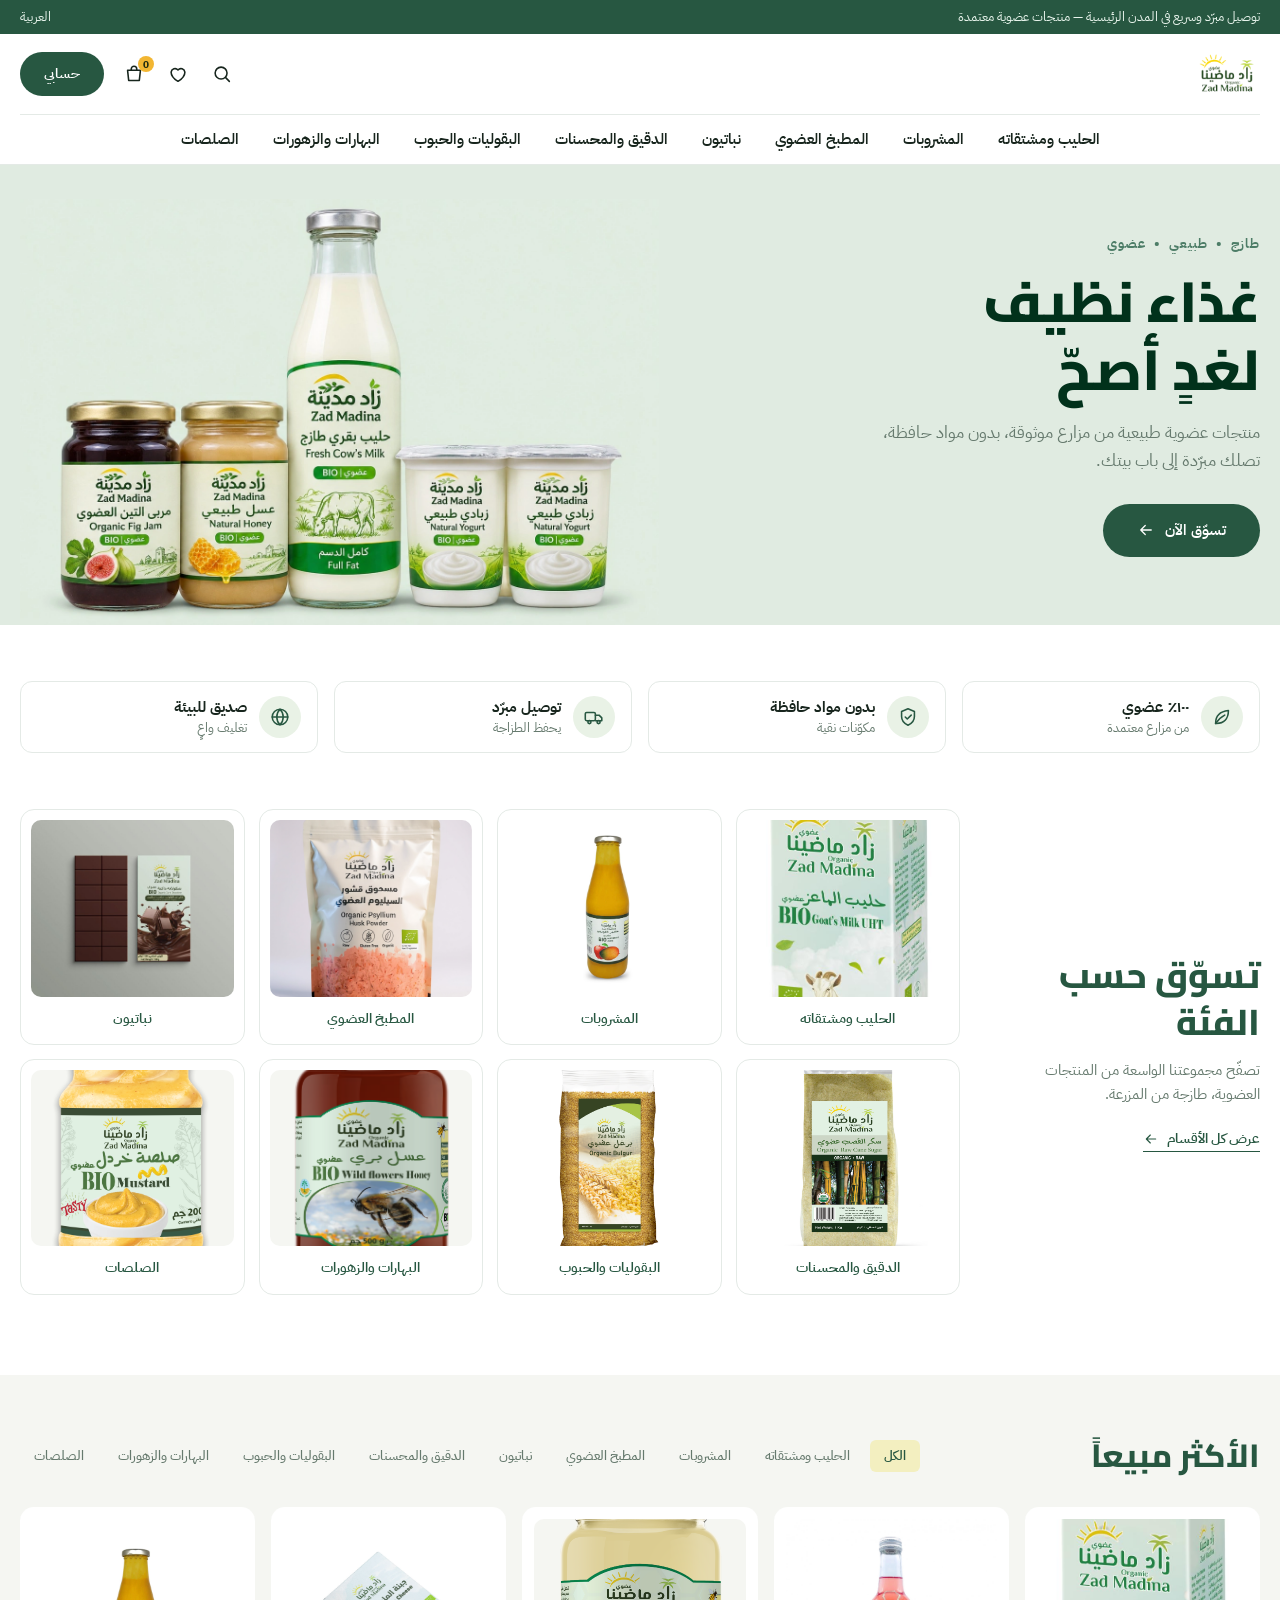
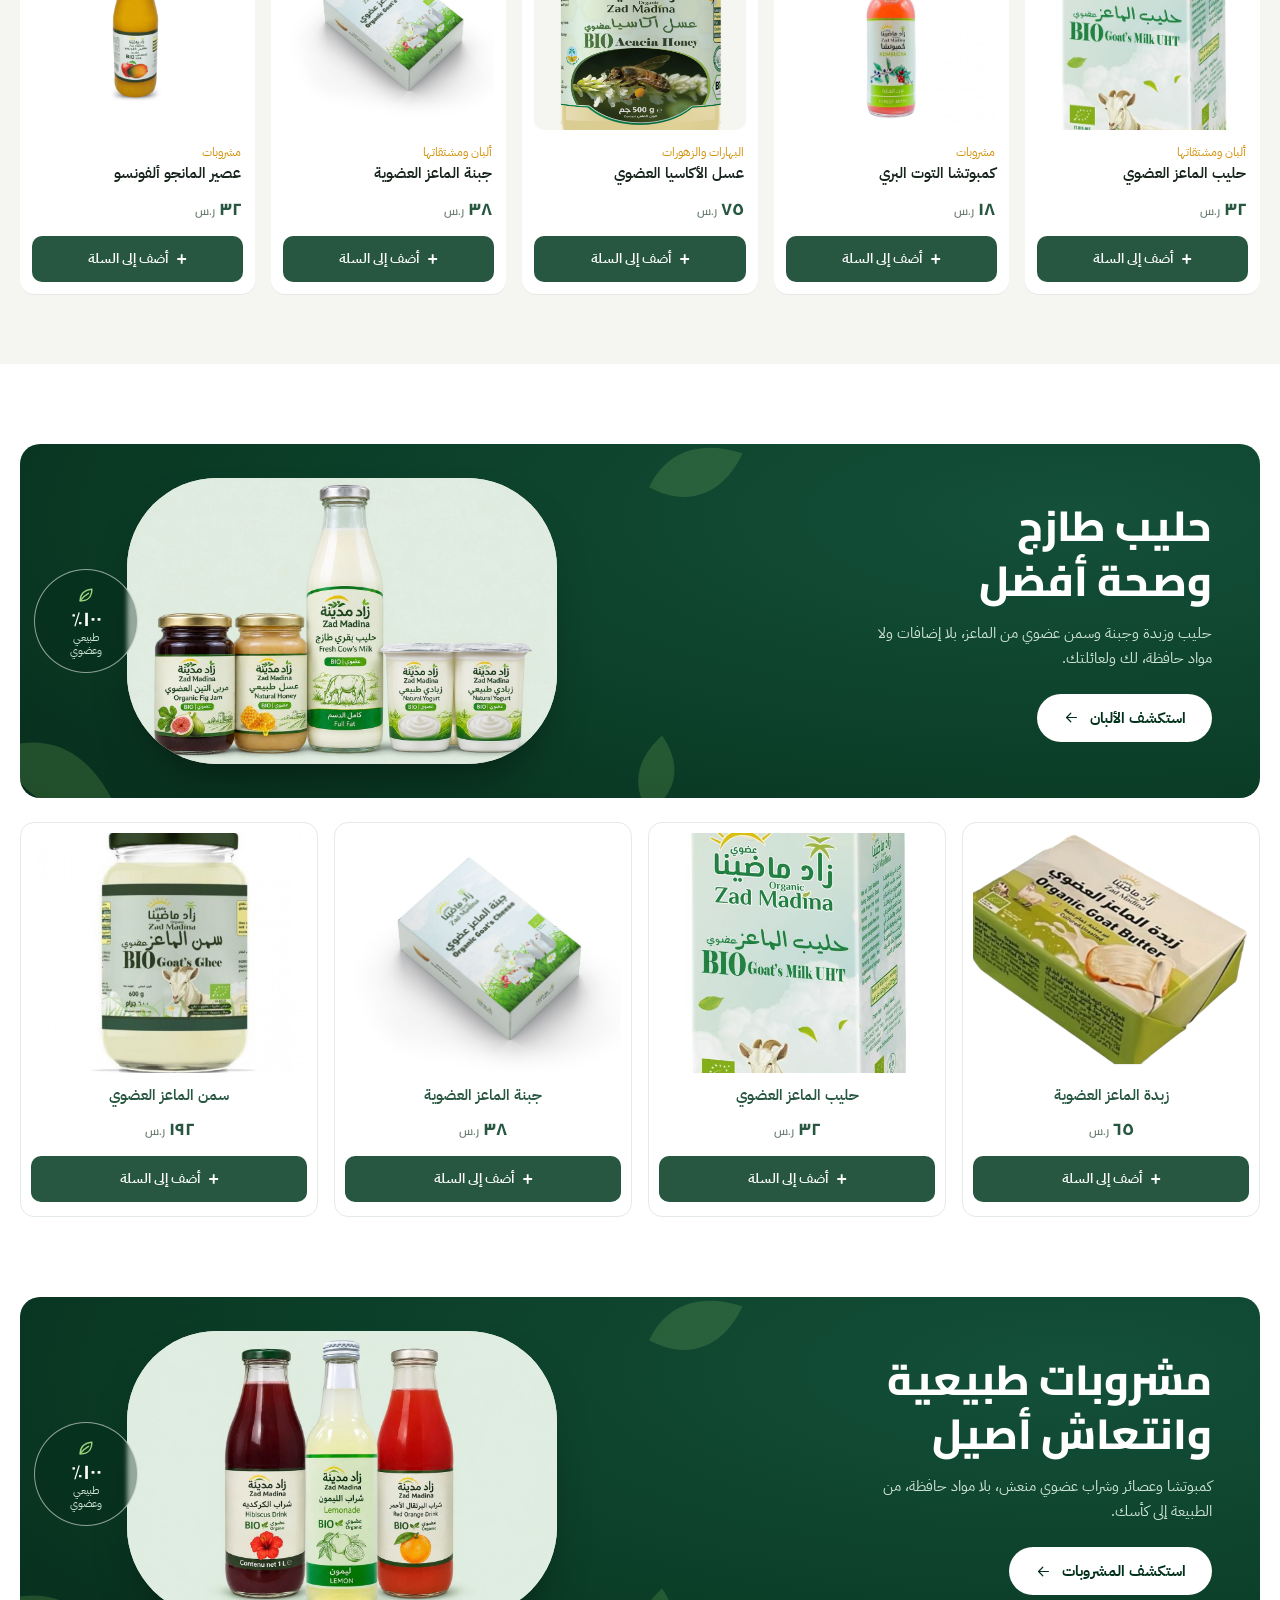
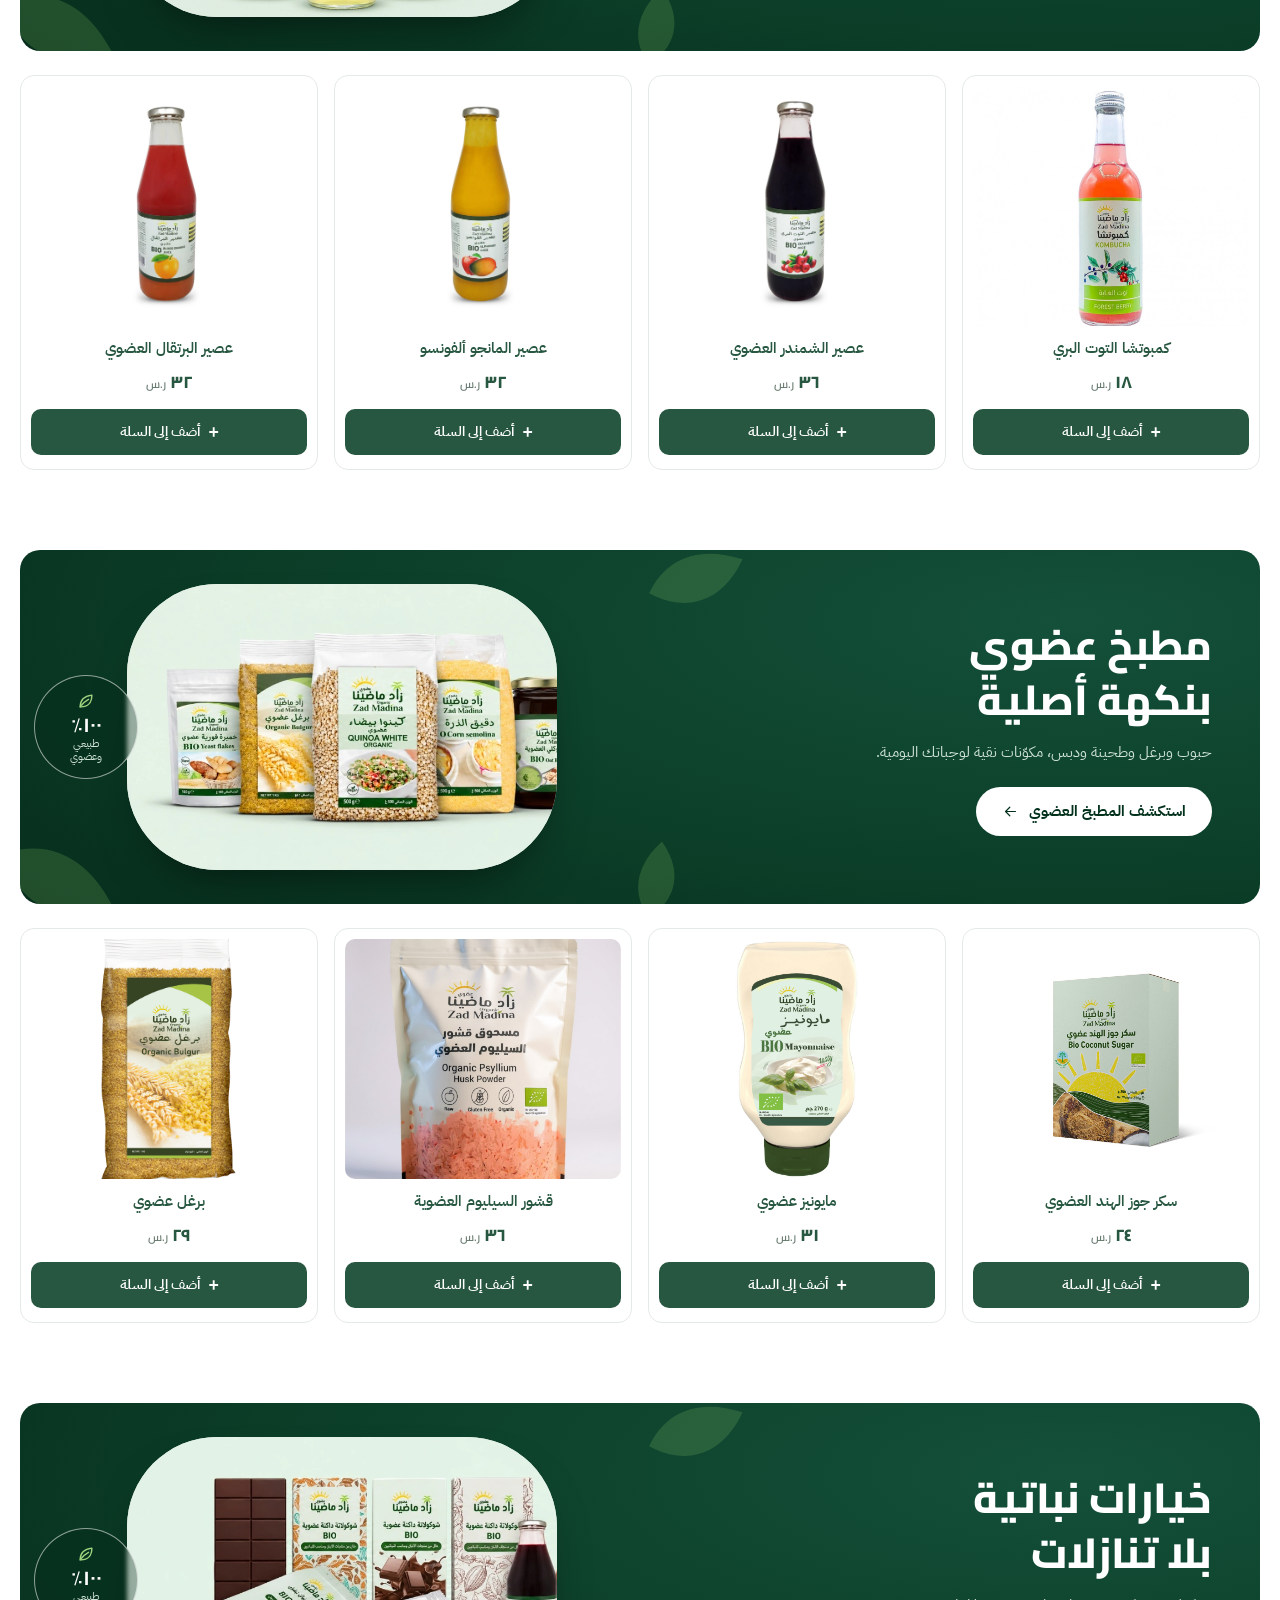
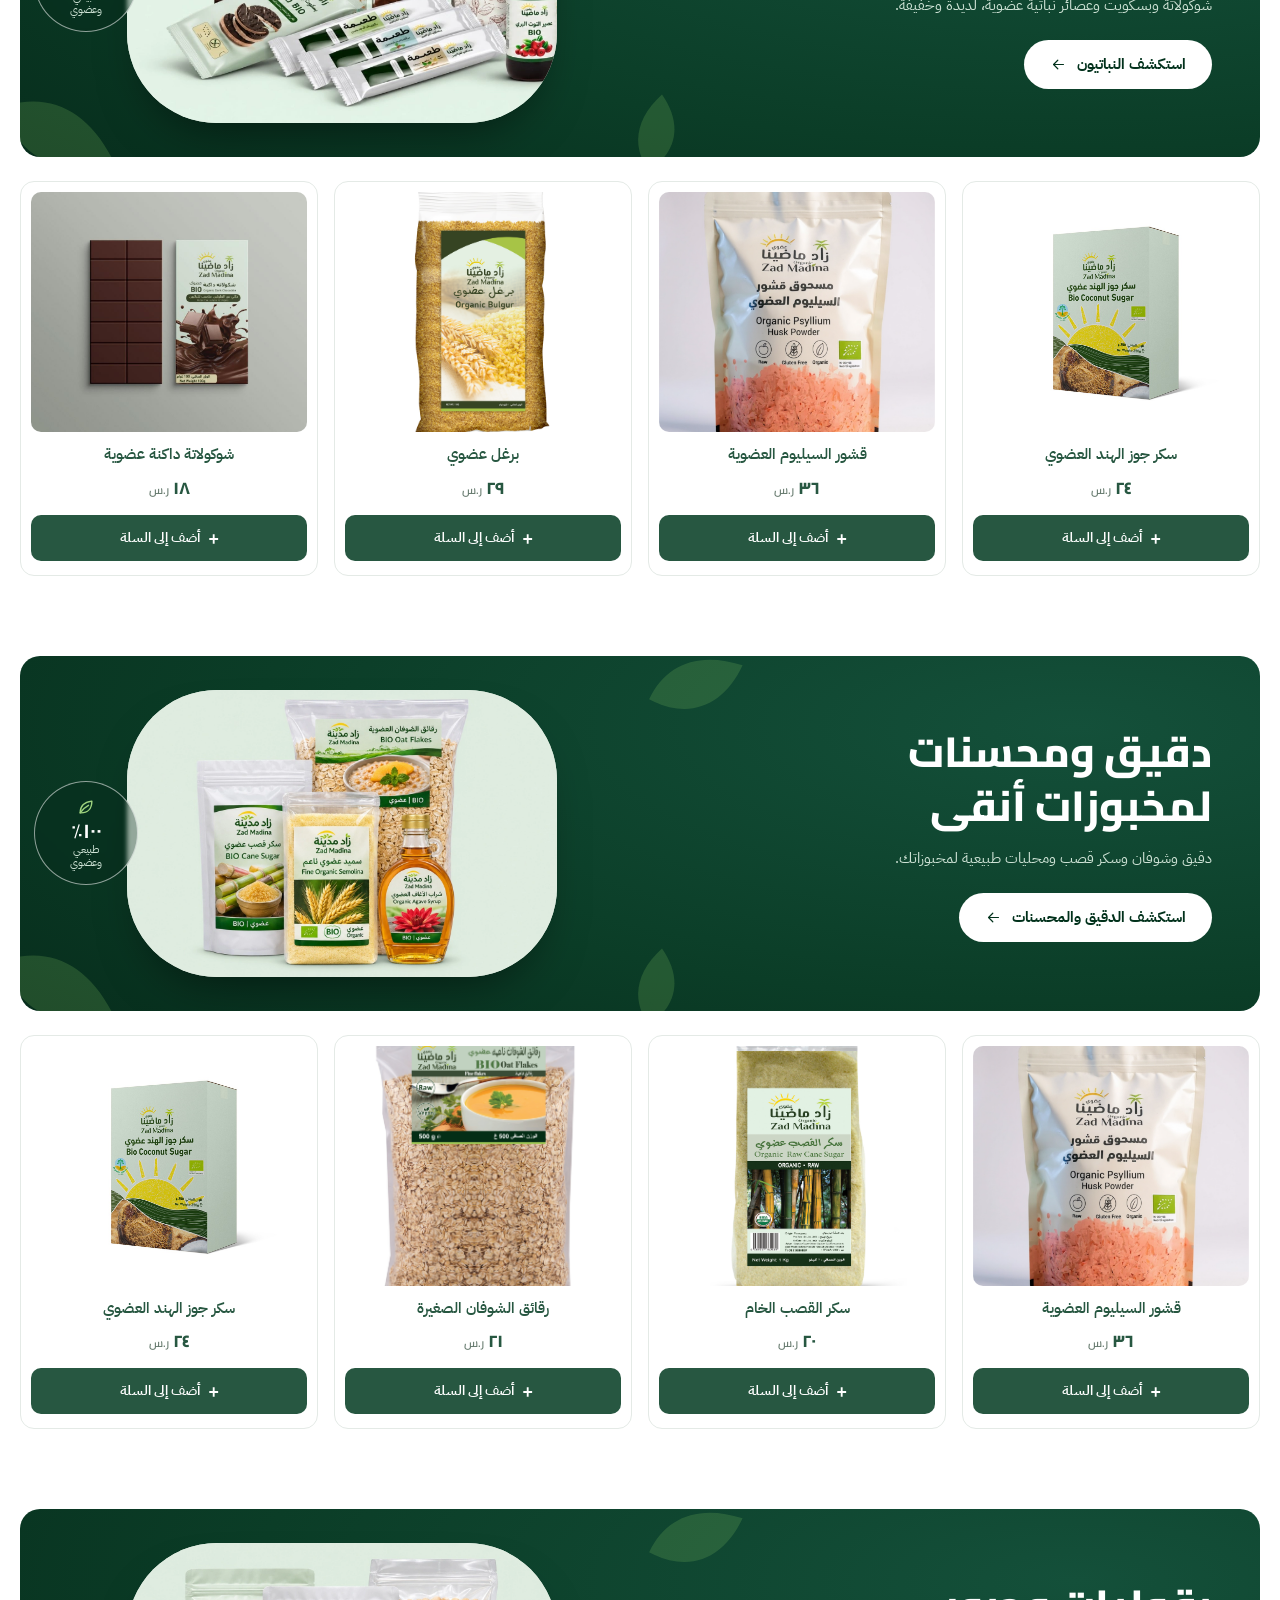
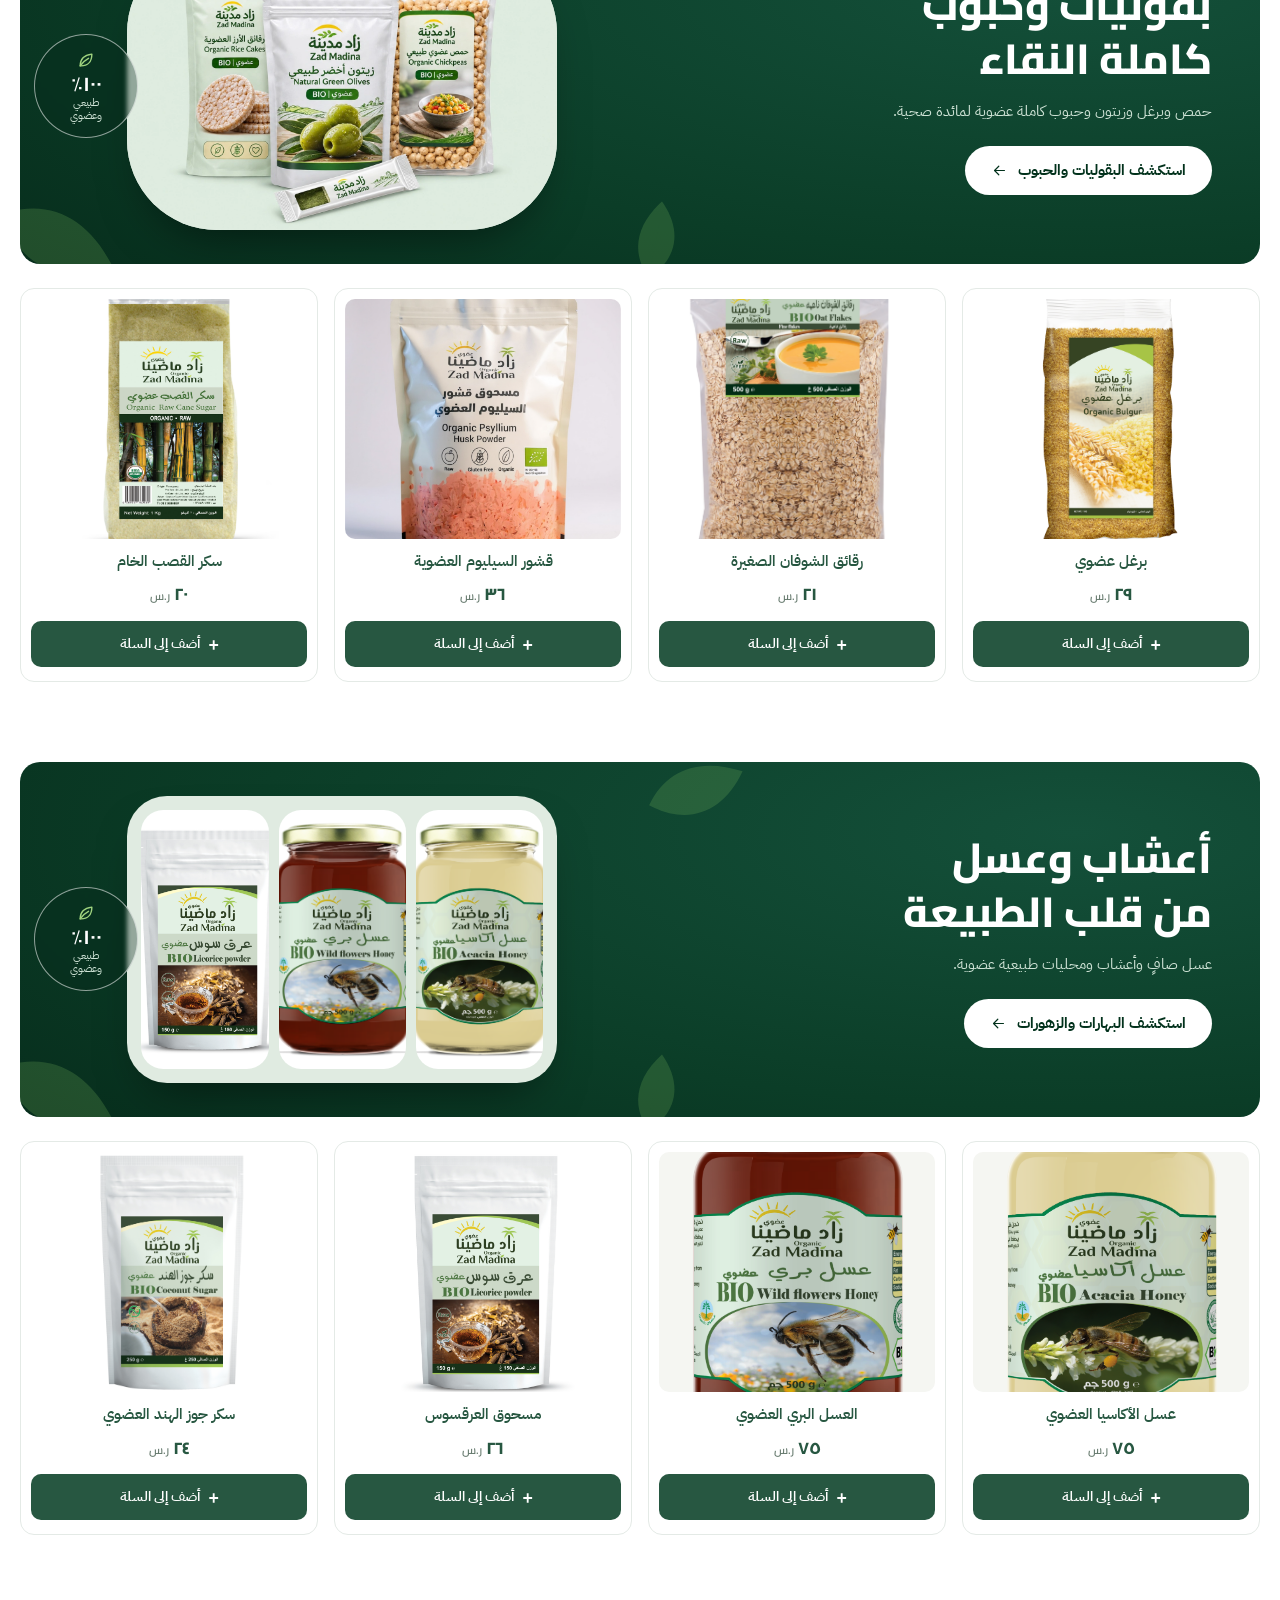
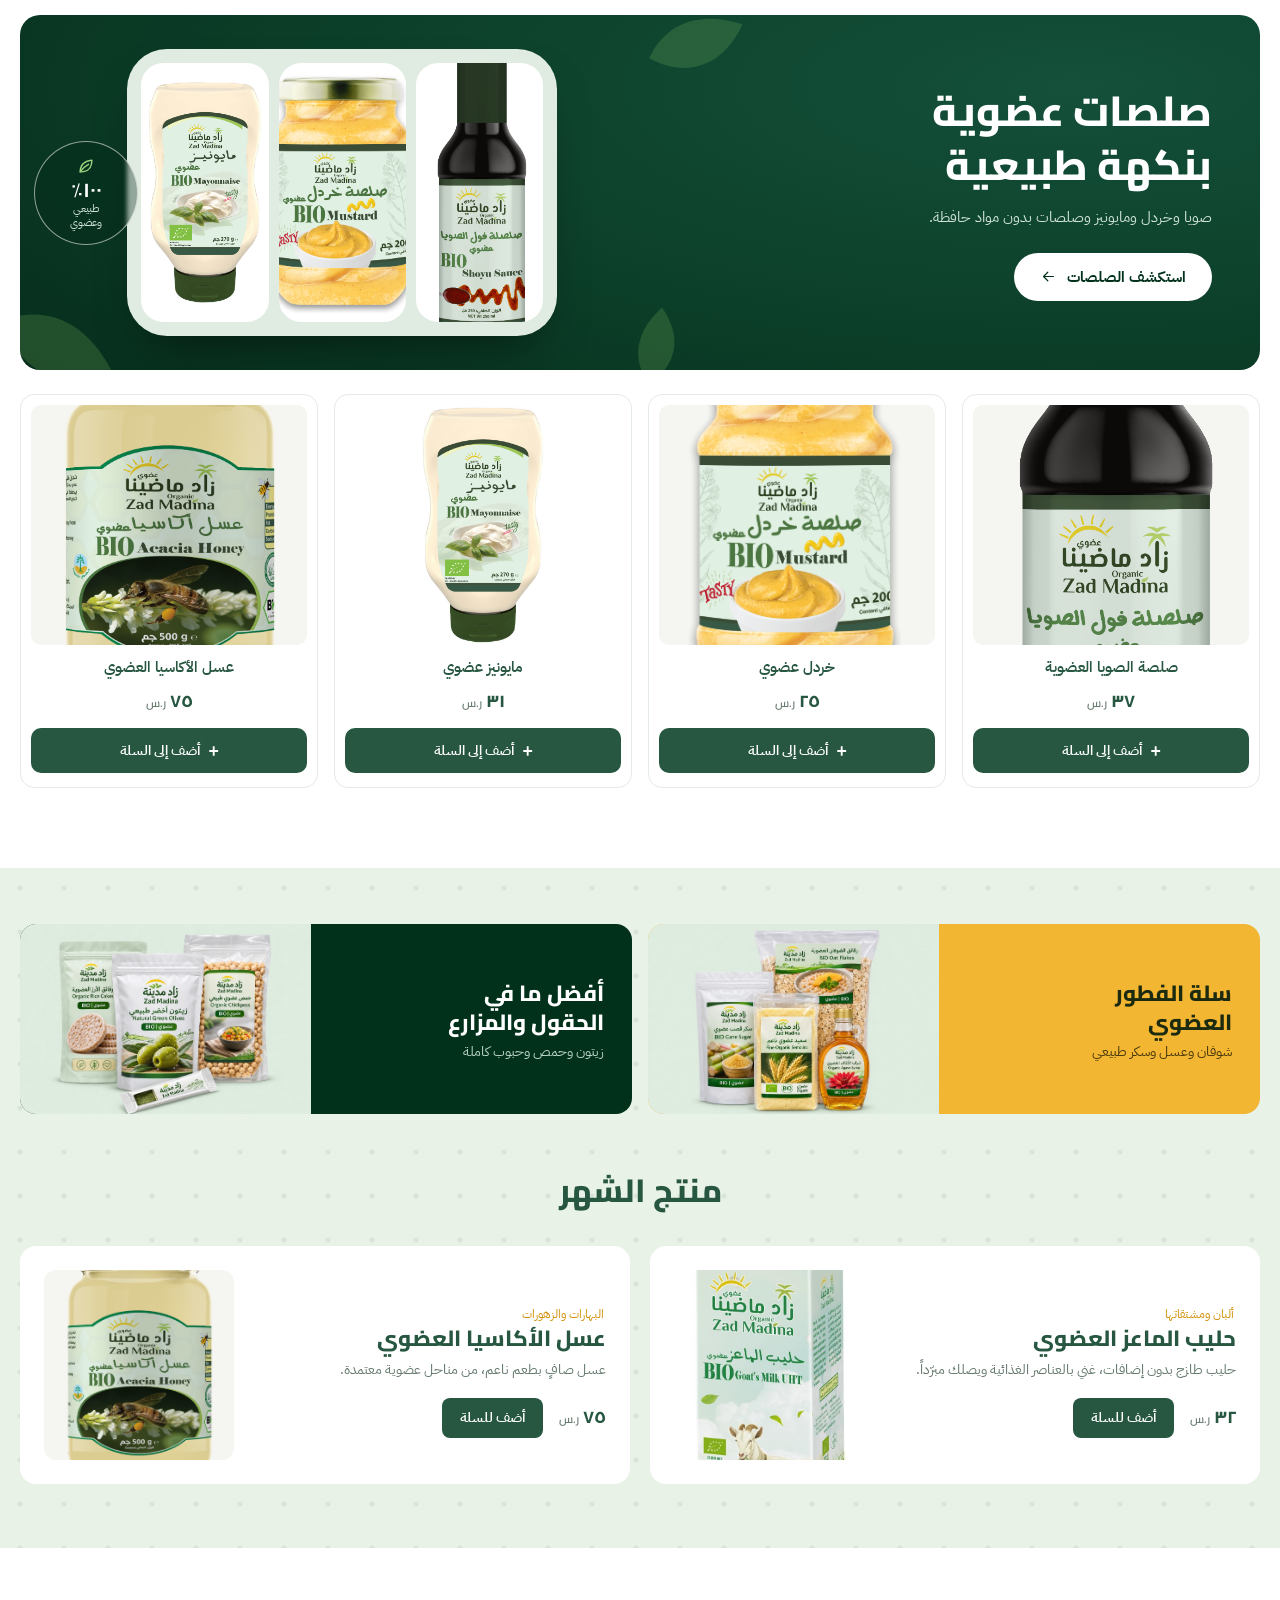
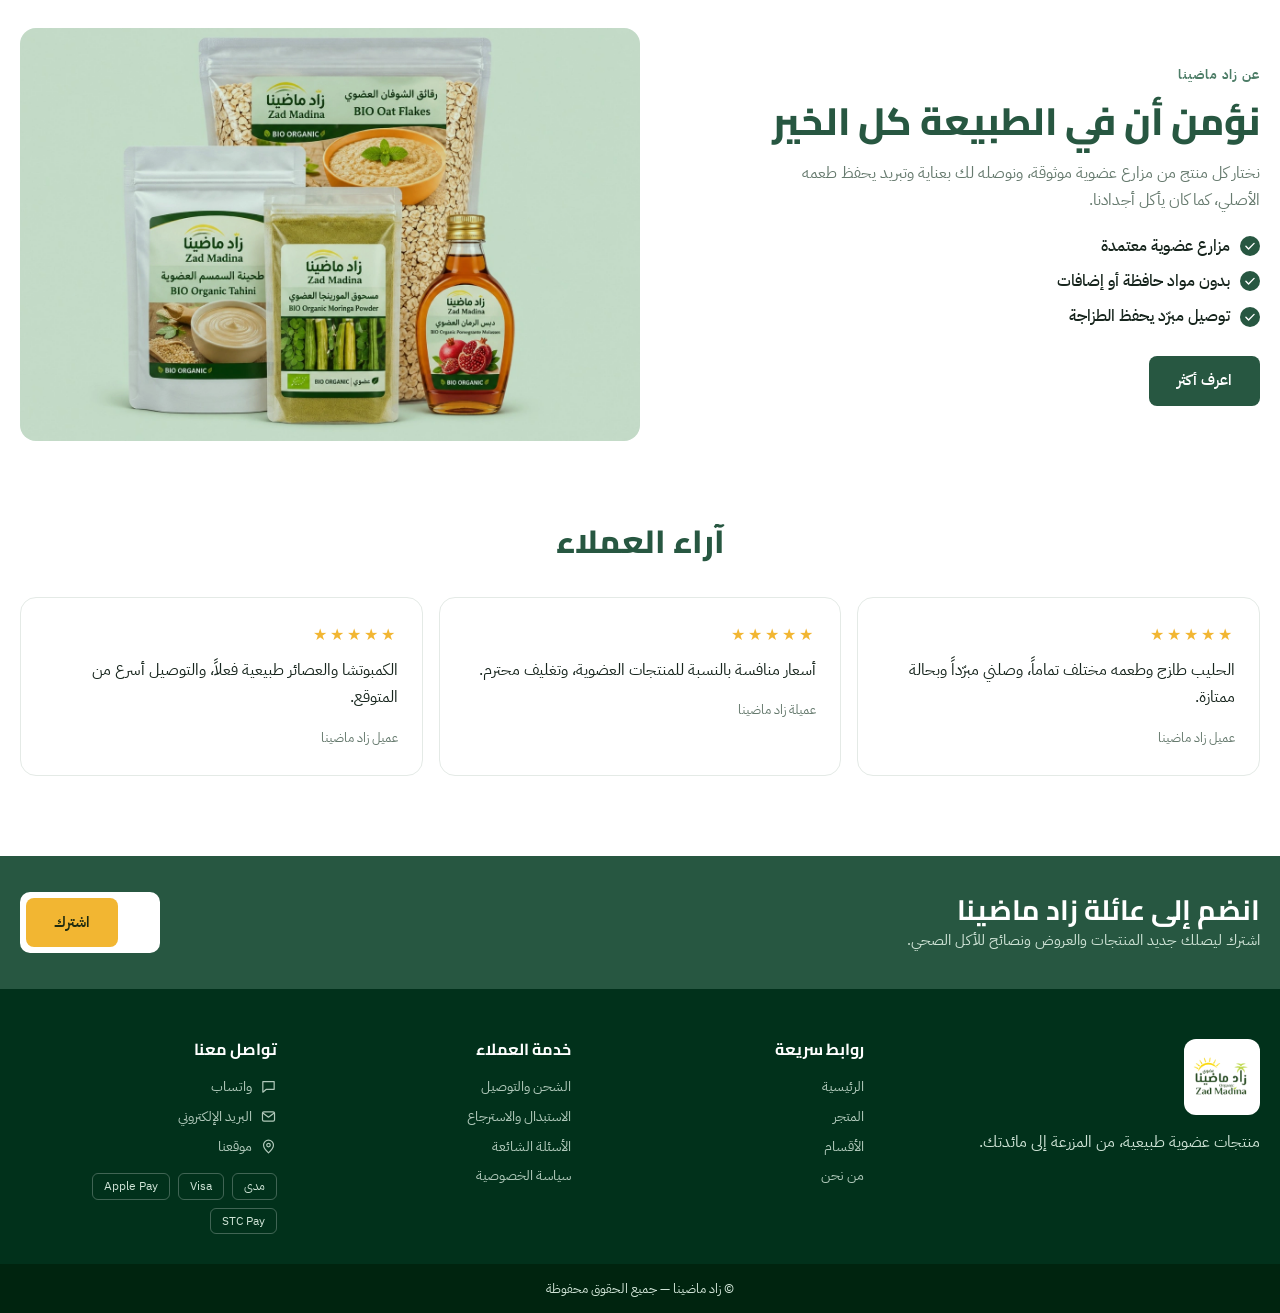
==== commit b5c16df1: "One patterned green background behind promo banners and product of the month" ====
--- a/index.html
+++ b/index.html
@@ -8,7 +8,7 @@
 <link rel="preconnect" href="https://fonts.googleapis.com">
 <link rel="preconnect" href="https://fonts.gstatic.com" crossorigin>
 <link href="https://fonts.googleapis.com/css2?family=Cairo:wght@600;700;800&family=IBM+Plex+Sans+Arabic:wght@400;500;600&display=swap" rel="stylesheet">
-<link rel="stylesheet" href="css/style.css?v=34">
+<link rel="stylesheet" href="css/style.css?v=36">
 </head>
 <body>
 
@@ -255,6 +255,8 @@
   <div class="grid grid--4"><article class="card"><a href="#" class="card__img"><img src="assets/products/p20.png" alt="صلصة الصويا العضوية" loading="lazy"></a><p class="card__cat">صلصات</p><h3>صلصة الصويا العضوية</h3><div class="card__foot"><span class="price">٣٧ <small>ر.س</small></span></div><button class="add-btn" aria-label="أضف صلصة الصويا العضوية للسلة"><span class="add-btn__plus">+</span> أضف إلى السلة</button></article><article class="card"><a href="#" class="card__img"><img src="assets/products/p21.png" alt="خردل عضوي" loading="lazy"></a><p class="card__cat">صلصات</p><h3>خردل عضوي</h3><div class="card__foot"><span class="price">٢٥ <small>ر.س</small></span></div><button class="add-btn" aria-label="أضف خردل عضوي للسلة"><span class="add-btn__plus">+</span> أضف إلى السلة</button></article><article class="card"><a href="#" class="card__img"><img src="assets/products/p10.jpg" alt="مايونيز عضوي" loading="lazy"></a><p class="card__cat">صلصات</p><h3>مايونيز عضوي</h3><div class="card__foot"><span class="price">٣١ <small>ر.س</small></span></div><button class="add-btn" aria-label="أضف مايونيز عضوي للسلة"><span class="add-btn__plus">+</span> أضف إلى السلة</button></article><article class="card"><a href="#" class="card__img"><img src="assets/products/p16.png" alt="عسل الأكاسيا العضوي" loading="lazy"></a><p class="card__cat">البهارات والزهورات</p><h3>عسل الأكاسيا العضوي</h3><div class="card__foot"><span class="price">٧٥ <small>ر.س</small></span></div><button class="add-btn" aria-label="أضف عسل الأكاسيا العضوي للسلة"><span class="add-btn__plus">+</span> أضف إلى السلة</button></article></div>
 </section>
 
+<!-- GREEN BAND: promo banners + product of the month on one background -->
+<div class="greenband">
 <!-- PROMO BANNERS -->
 <section class="promos container">
   <a href="#" class="promo promo--amber"><div><h3>سلة الفطور<br>العضوي</h3><p>شوفان وعسل وسكر طبيعي</p></div><img src="assets/banners/b5.webp" alt="" loading="lazy"></a>
@@ -271,6 +273,7 @@
     </div>
   </div>
 </section>
+</div>
 
 <!-- ABOUT -->
 <section class="about sec container" id="about">
@@ -314,6 +317,6 @@
   <div class="footer__copy">© زاد ماضينا — جميع الحقوق محفوظة</div>
 </footer>
 
-<script src="js/main.js?v=34"></script>
+<script src="js/main.js?v=36"></script>
 </body>
 </html>
--- a/css/style.css
+++ b/css/style.css
@@ -200,6 +200,11 @@
 .dcard__f{display:flex;align-items:center;gap:16px}
 .dcard img{width:100%;aspect-ratio:1;object-fit:cover;border-radius:12px;background:var(--paper)}
 
+/* green band: one patterned background behind promos + product of the month */
+.greenband{margin-top:80px;padding-block:56px 64px;background:#e9f2e6 radial-gradient(circle at 20px 20px,rgba(39,87,65,.09) 2px,transparent 3px) 0 0/44px 44px}
+.greenband .promos{margin-top:0}
+.greenband .deal{margin-top:56px;padding-block:0;background:none}
+
 /* about */
 .about{display:grid;grid-template-columns:1fr 1.1fr;gap:56px;align-items:center}
 .about h2{font-size:clamp(26px,3vw,38px);font-weight:800;margin-bottom:14px}
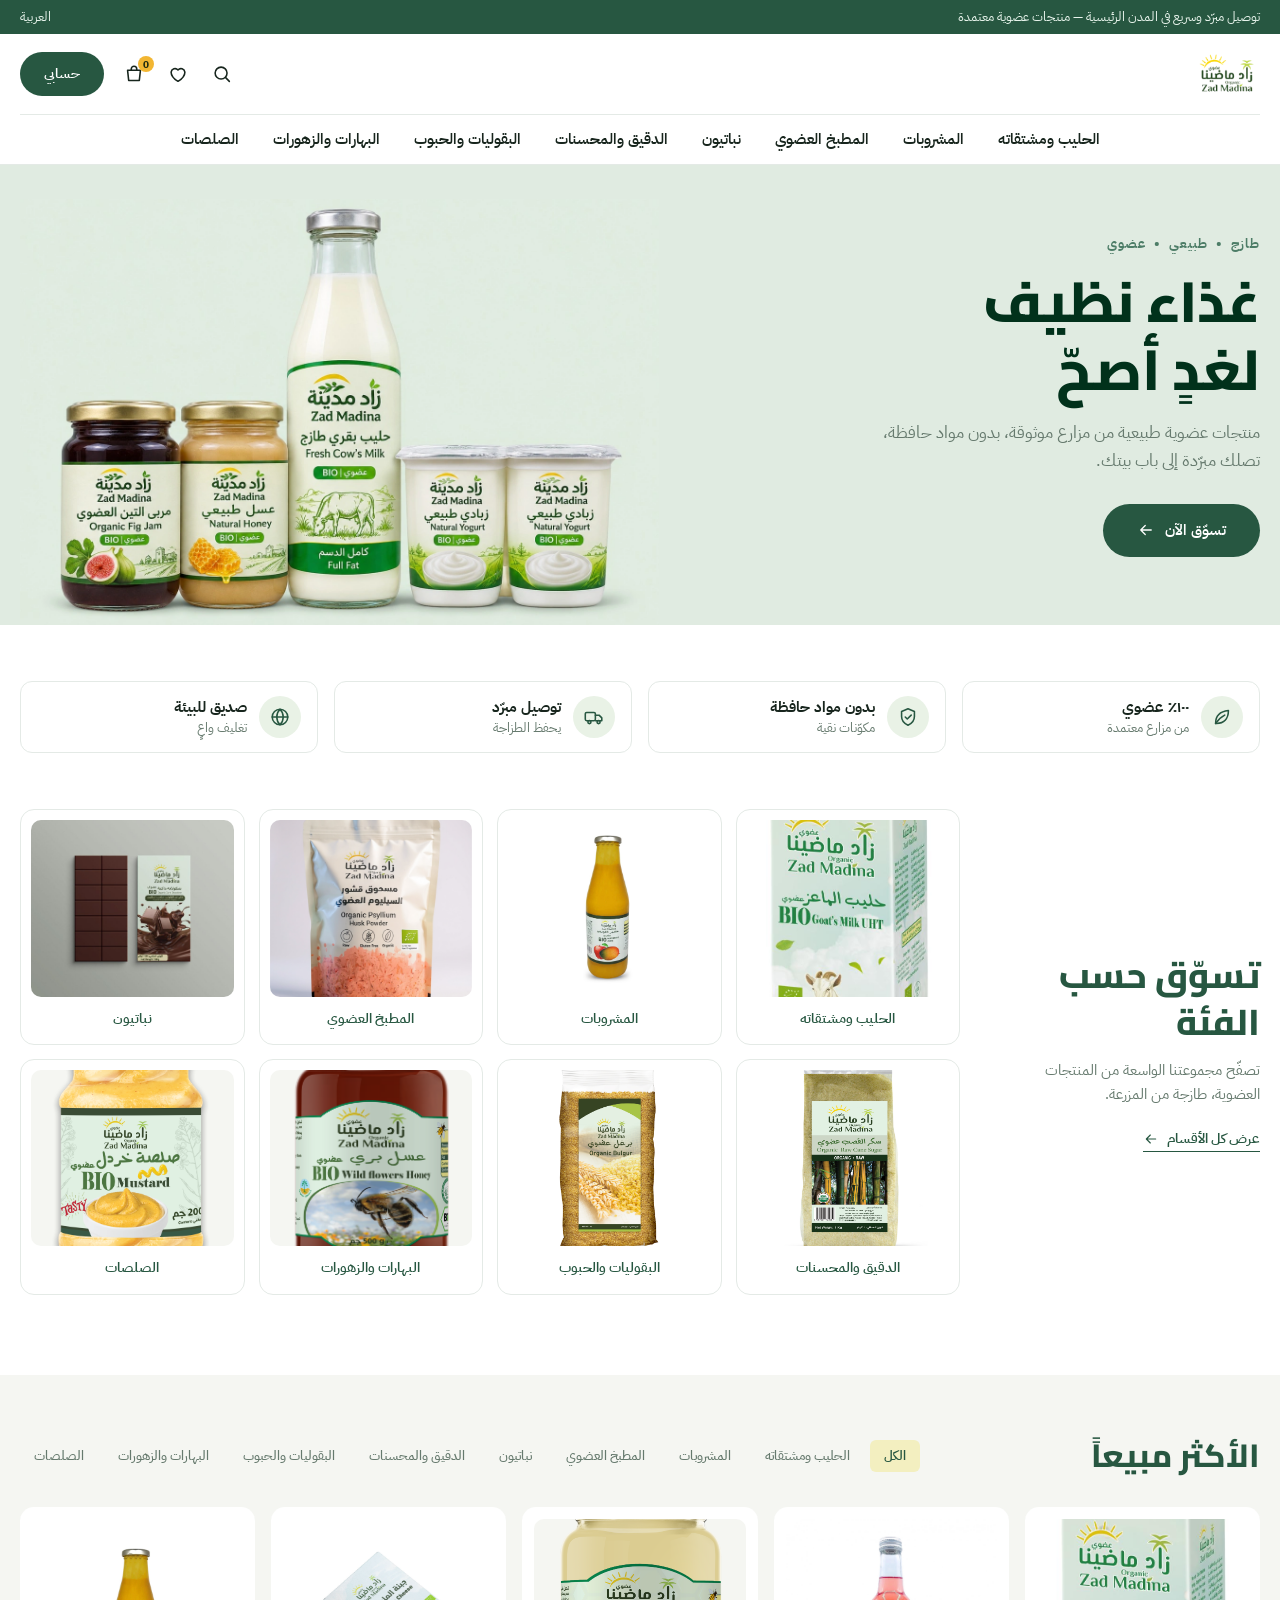
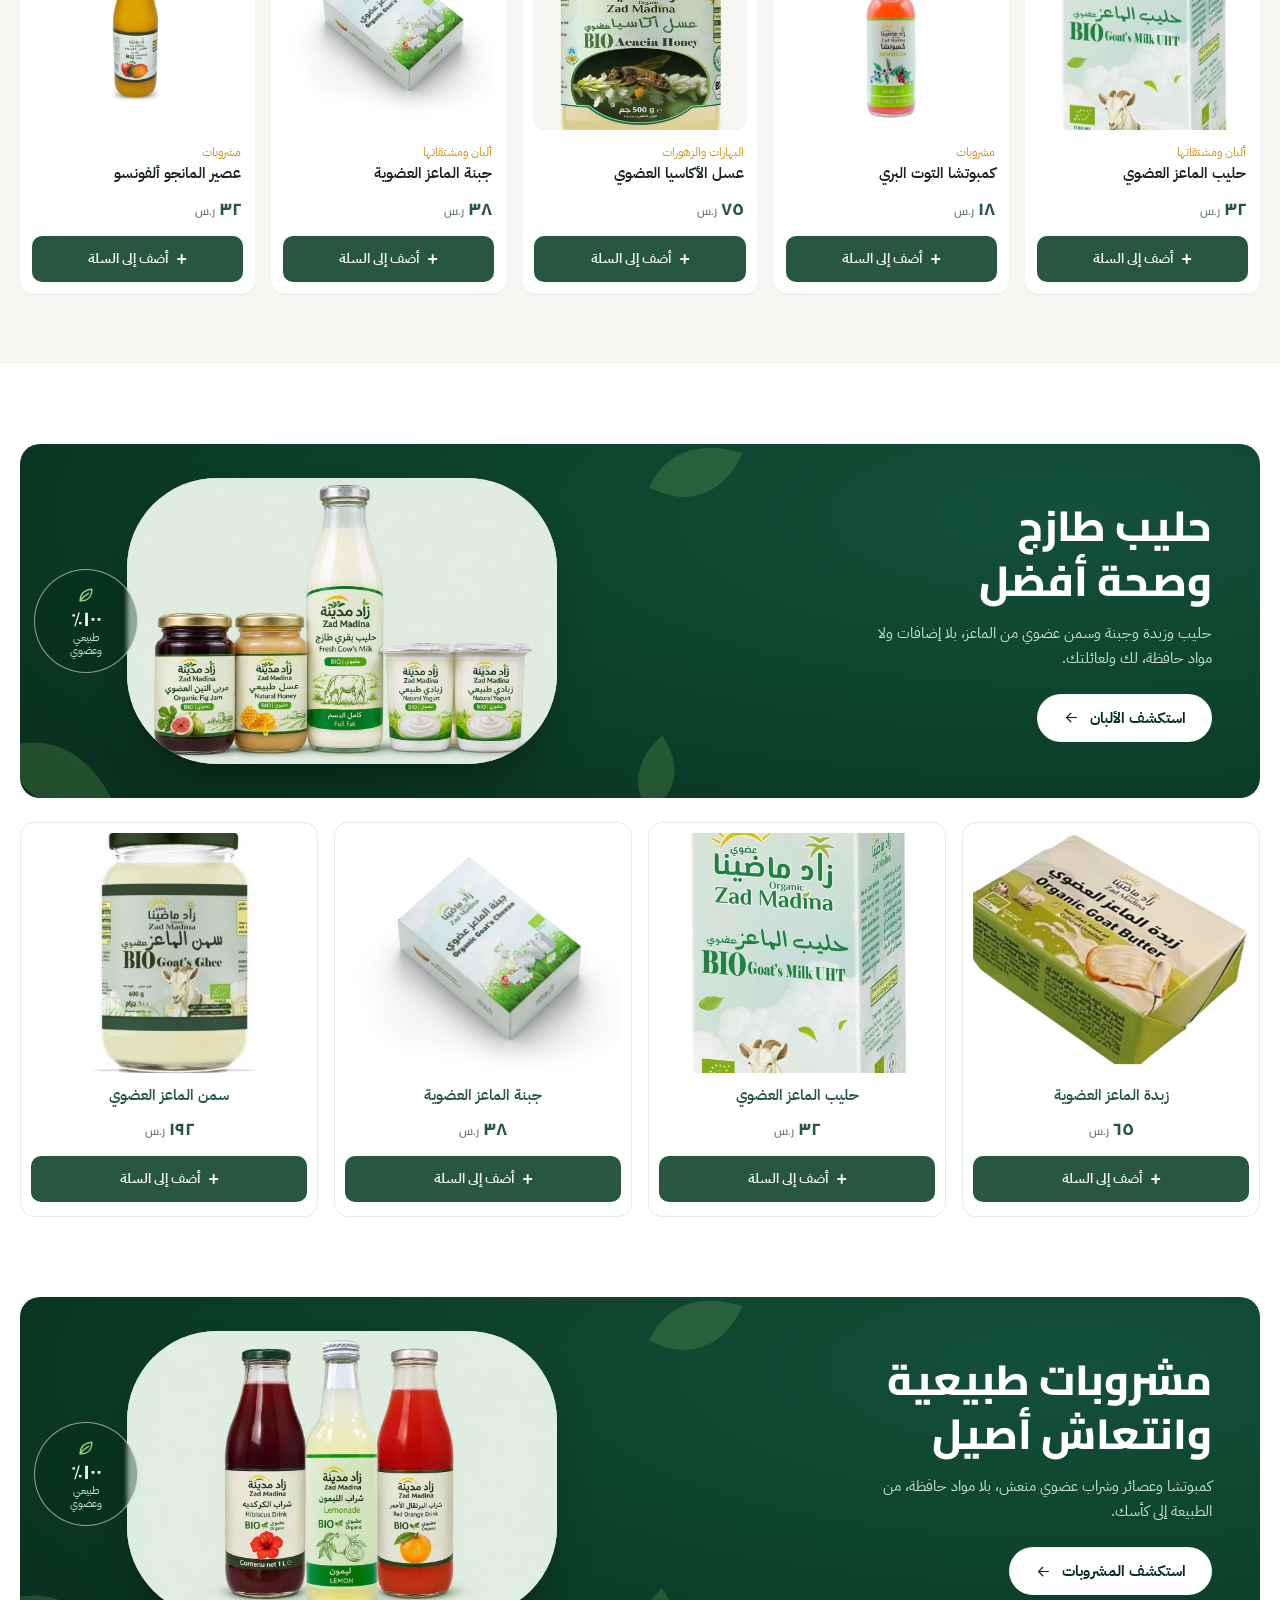
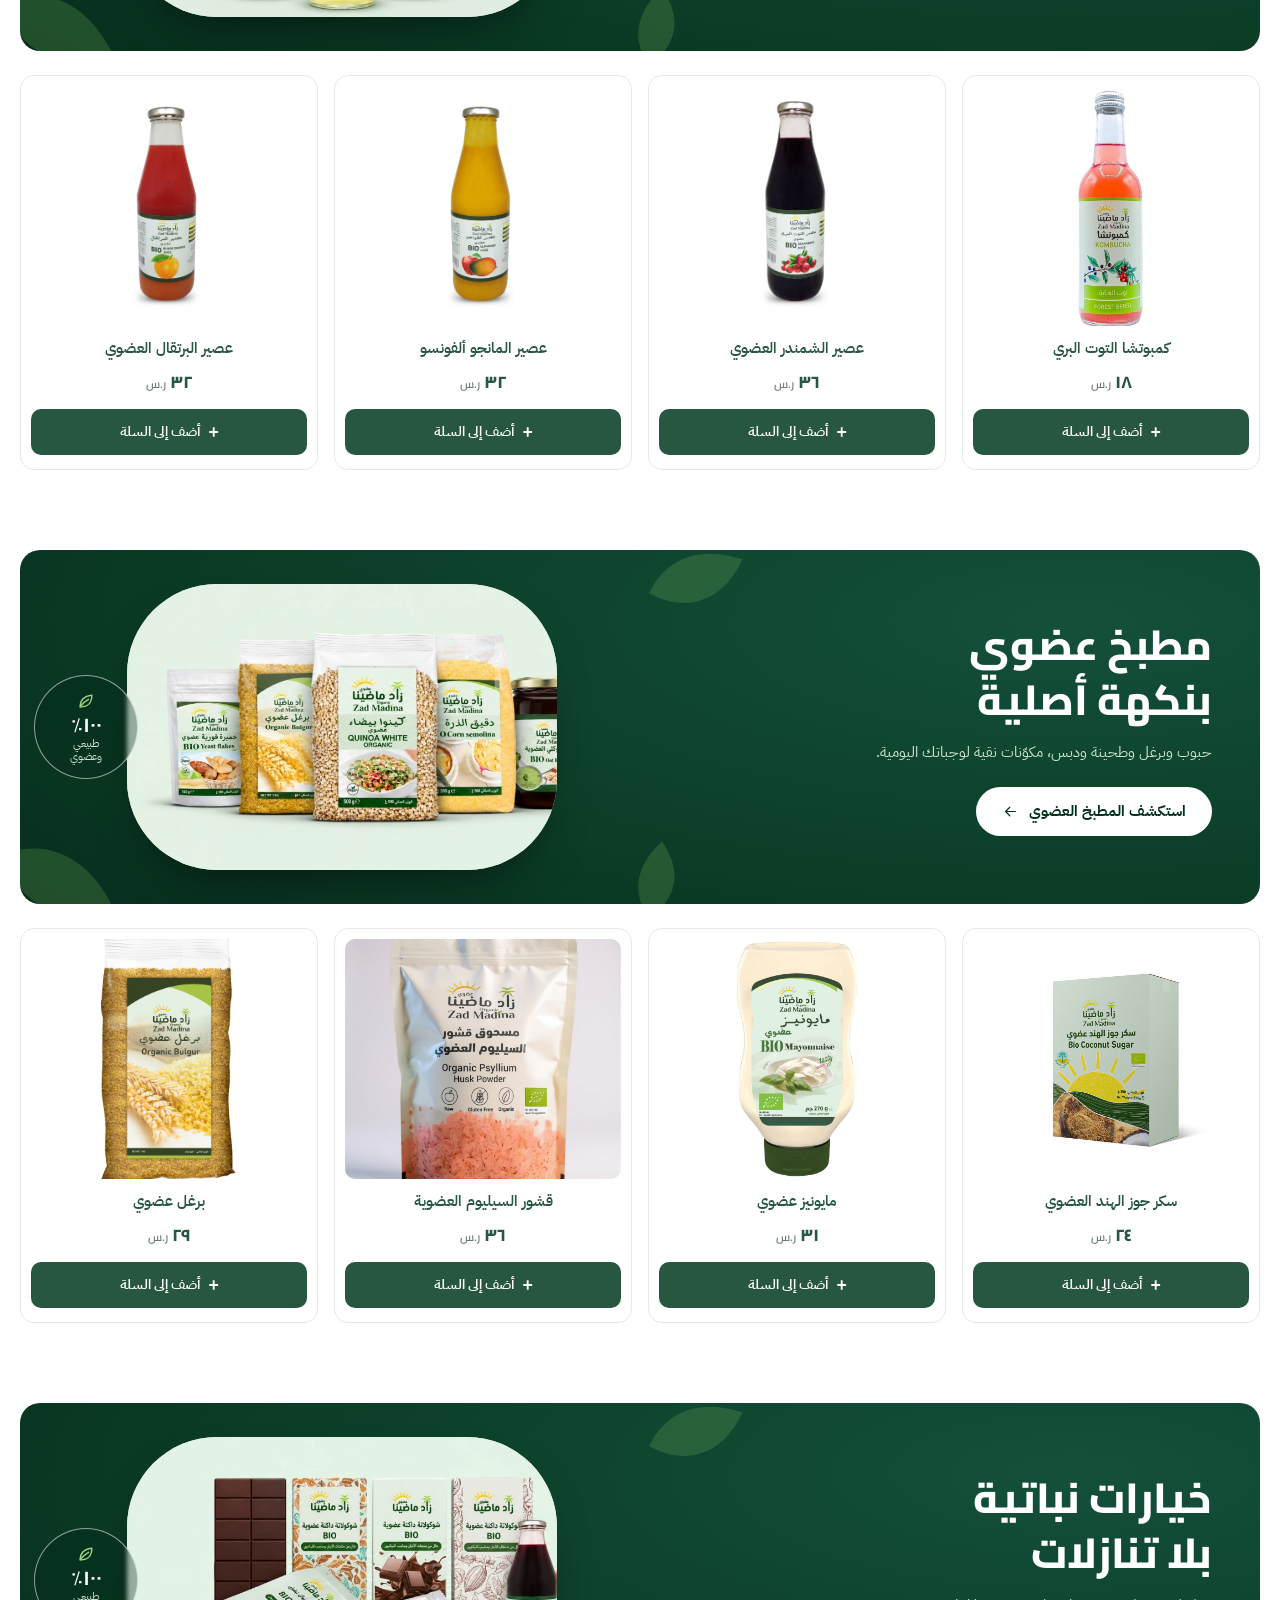
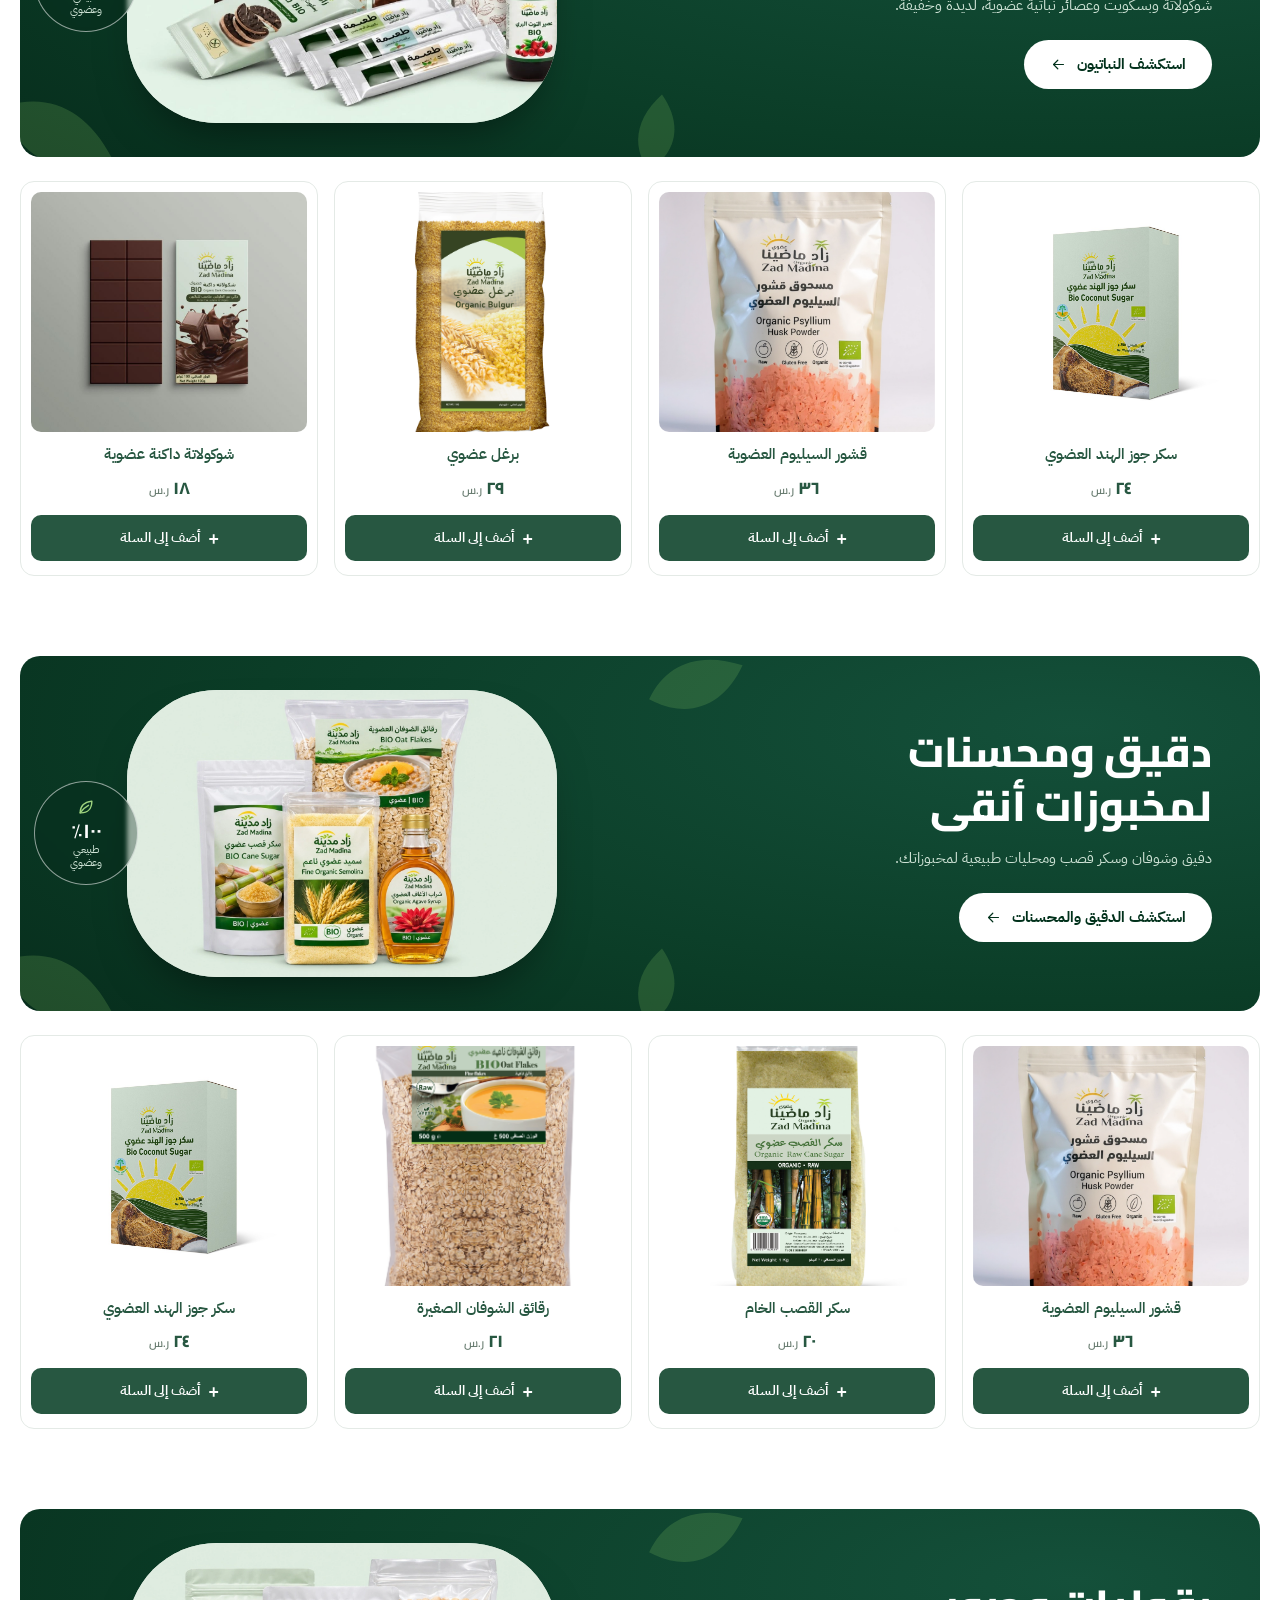
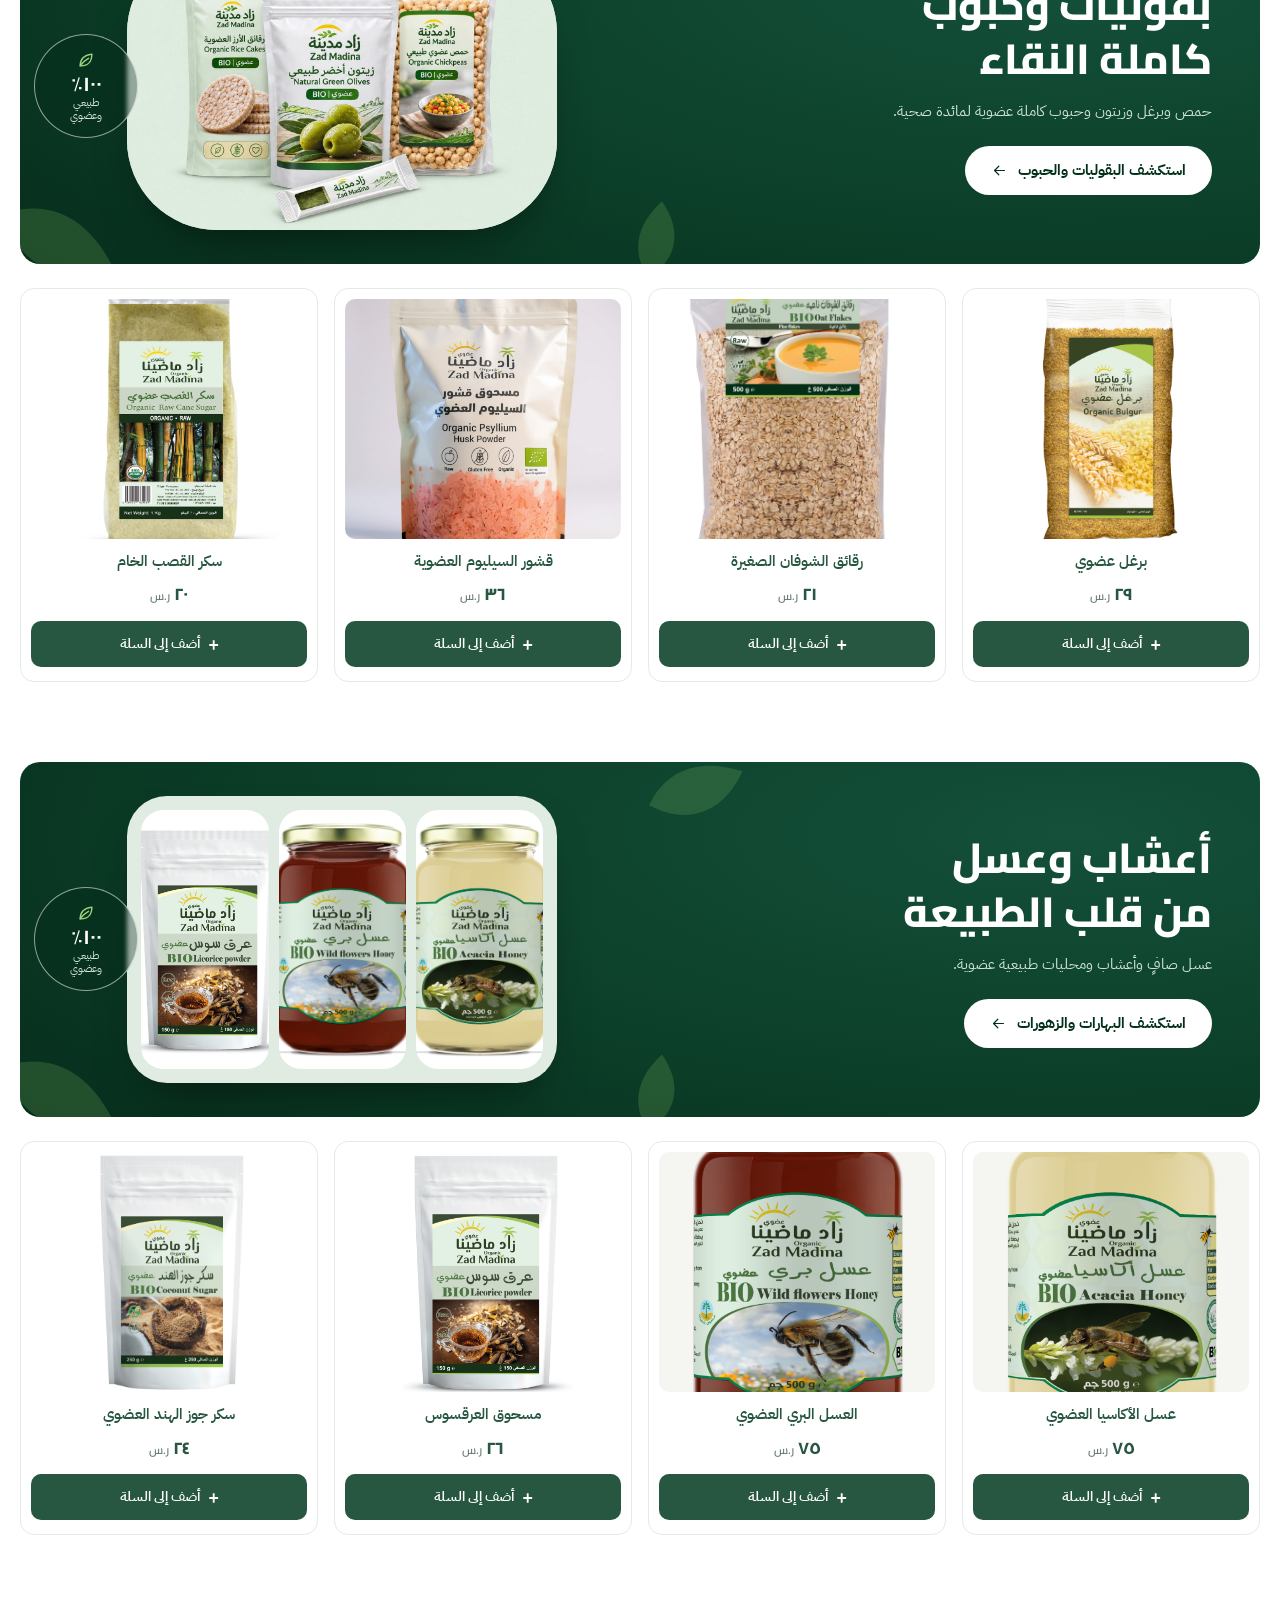
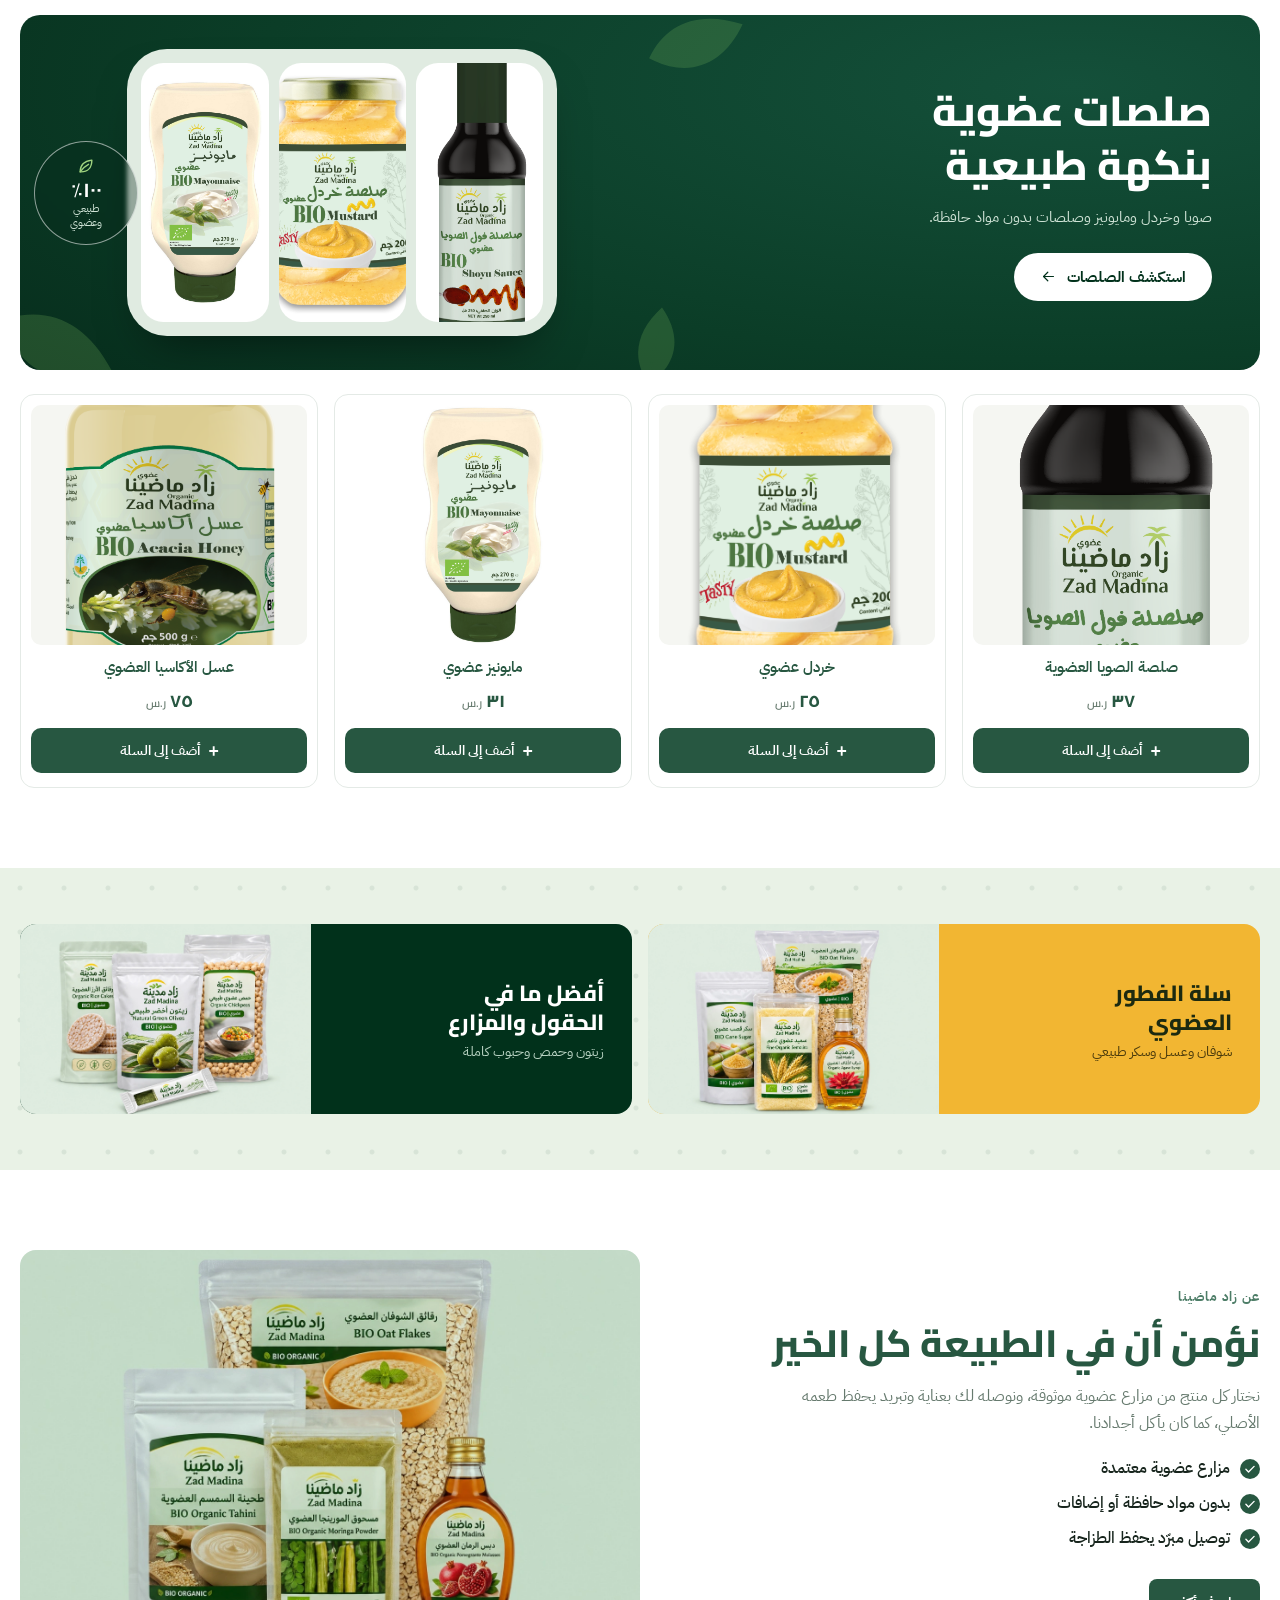
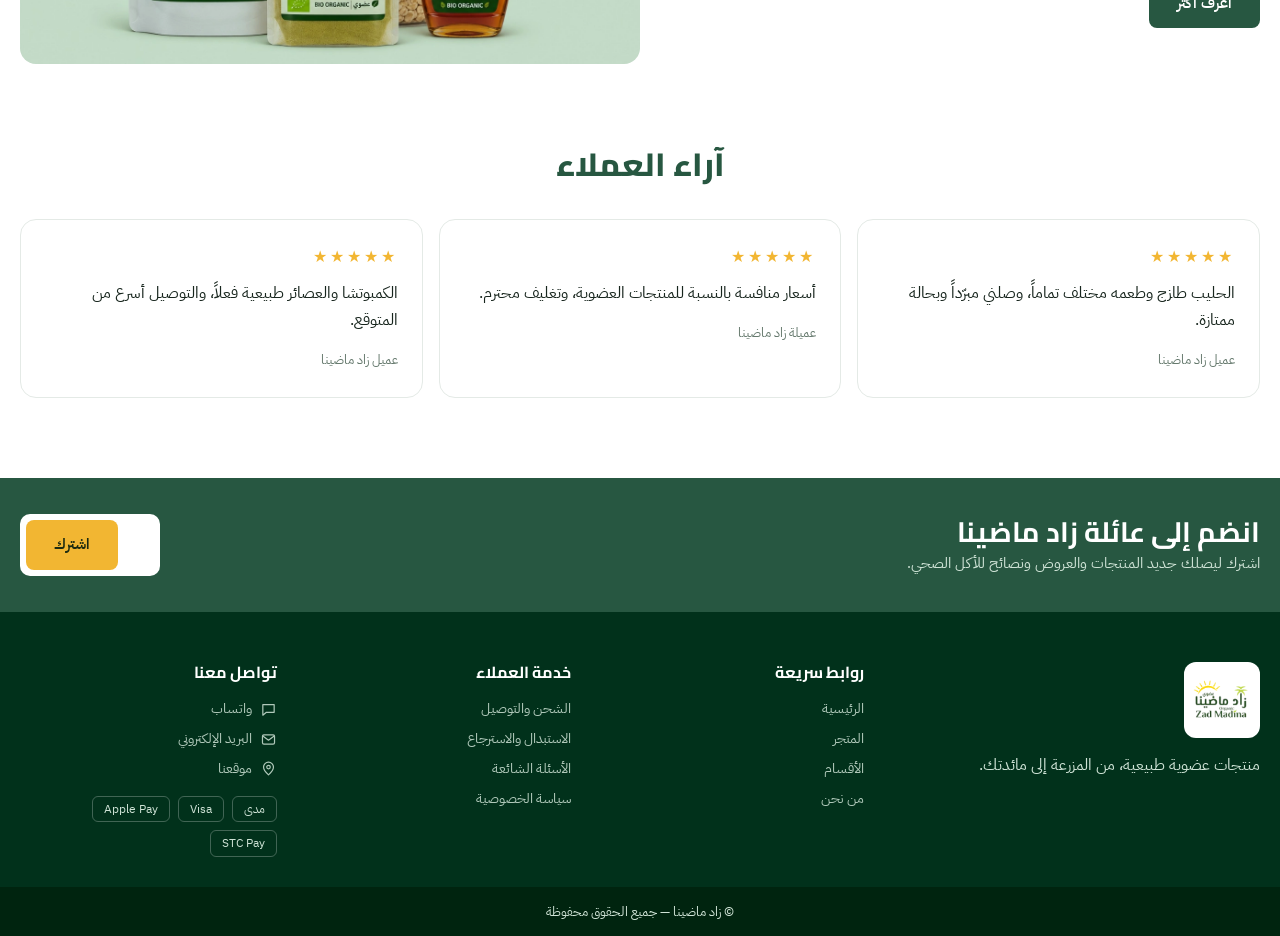
==== commit 8e7a8d4a: "Remove product of the month section" ====
--- a/index.html
+++ b/index.html
@@ -8,7 +8,7 @@
 <link rel="preconnect" href="https://fonts.googleapis.com">
 <link rel="preconnect" href="https://fonts.gstatic.com" crossorigin>
 <link href="https://fonts.googleapis.com/css2?family=Cairo:wght@600;700;800&family=IBM+Plex+Sans+Arabic:wght@400;500;600&display=swap" rel="stylesheet">
-<link rel="stylesheet" href="css/style.css?v=36">
+<link rel="stylesheet" href="css/style.css?v=38">
 </head>
 <body>
 
@@ -255,23 +255,12 @@
   <div class="grid grid--4"><article class="card"><a href="#" class="card__img"><img src="assets/products/p20.png" alt="صلصة الصويا العضوية" loading="lazy"></a><p class="card__cat">صلصات</p><h3>صلصة الصويا العضوية</h3><div class="card__foot"><span class="price">٣٧ <small>ر.س</small></span></div><button class="add-btn" aria-label="أضف صلصة الصويا العضوية للسلة"><span class="add-btn__plus">+</span> أضف إلى السلة</button></article><article class="card"><a href="#" class="card__img"><img src="assets/products/p21.png" alt="خردل عضوي" loading="lazy"></a><p class="card__cat">صلصات</p><h3>خردل عضوي</h3><div class="card__foot"><span class="price">٢٥ <small>ر.س</small></span></div><button class="add-btn" aria-label="أضف خردل عضوي للسلة"><span class="add-btn__plus">+</span> أضف إلى السلة</button></article><article class="card"><a href="#" class="card__img"><img src="assets/products/p10.jpg" alt="مايونيز عضوي" loading="lazy"></a><p class="card__cat">صلصات</p><h3>مايونيز عضوي</h3><div class="card__foot"><span class="price">٣١ <small>ر.س</small></span></div><button class="add-btn" aria-label="أضف مايونيز عضوي للسلة"><span class="add-btn__plus">+</span> أضف إلى السلة</button></article><article class="card"><a href="#" class="card__img"><img src="assets/products/p16.png" alt="عسل الأكاسيا العضوي" loading="lazy"></a><p class="card__cat">البهارات والزهورات</p><h3>عسل الأكاسيا العضوي</h3><div class="card__foot"><span class="price">٧٥ <small>ر.س</small></span></div><button class="add-btn" aria-label="أضف عسل الأكاسيا العضوي للسلة"><span class="add-btn__plus">+</span> أضف إلى السلة</button></article></div>
 </section>
 
-<!-- GREEN BAND: promo banners + product of the month on one background -->
+<!-- GREEN BAND: promo banners -->
 <div class="greenband">
 <!-- PROMO BANNERS -->
 <section class="promos container">
   <a href="#" class="promo promo--amber"><div><h3>سلة الفطور<br>العضوي</h3><p>شوفان وعسل وسكر طبيعي</p></div><img src="assets/banners/b5.webp" alt="" loading="lazy"></a>
   <a href="#" class="promo promo--dark"><div><h3>أفضل ما في<br>الحقول والمزارع</h3><p>زيتون وحمص وحبوب كاملة</p></div><img src="assets/banners/b4.webp" alt="" loading="lazy"></a>
-</section>
-
-<!-- DEAL OF THE MONTH -->
-<section class="deal" id="deal">
-  <div class="container">
-    <h2 class="title">منتج الشهر</h2>
-    <div class="deal__grid">
-      <article class="dcard"><div><p class="card__cat">ألبان ومشتقاتها</p><h3>حليب الماعز العضوي</h3><p class="dcard__d">حليب طازج بدون إضافات، غني بالعناصر الغذائية ويصلك مبرّداً.</p><div class="dcard__f"><span class="price">٣٢ <small>ر.س</small></span><a href="#" class="btn btn--solid btn--sm">أضف للسلة</a></div></div><img src="assets/products/p2.jpg" alt="حليب الماعز العضوي" loading="lazy"></article>
-      <article class="dcard"><div><p class="card__cat">البهارات والزهورات</p><h3>عسل الأكاسيا العضوي</h3><p class="dcard__d">عسل صافٍ بطعم ناعم، من مناحل عضوية معتمدة.</p><div class="dcard__f"><span class="price">٧٥ <small>ر.س</small></span><a href="#" class="btn btn--solid btn--sm">أضف للسلة</a></div></div><img src="assets/products/p16.png" alt="عسل الأكاسيا العضوي" loading="lazy"></article>
-    </div>
-  </div>
 </section>
 </div>
 
@@ -317,6 +306,6 @@
   <div class="footer__copy">© زاد ماضينا — جميع الحقوق محفوظة</div>
 </footer>
 
-<script src="js/main.js?v=36"></script>
+<script src="js/main.js?v=38"></script>
 </body>
 </html>
--- a/css/style.css
+++ b/css/style.css
@@ -191,19 +191,9 @@
   .dbanner__badge b{font-size:16px}.dbanner__badge span{font-size:9.5px}
 }
 
-/* deal */
-.deal{margin-top:80px;padding-block:64px;background:#e9f2e6 radial-gradient(circle at 20px 20px,rgba(39,87,65,.09) 2px,transparent 3px) 0 0/44px 44px}
-.deal__grid{display:grid;grid-template-columns:1fr 1fr;gap:20px}
-.dcard{display:grid;grid-template-columns:1fr 190px;gap:18px;align-items:center;background:#fff;border-radius:var(--radius);padding:24px}
-.dcard h3{font-size:22px;font-weight:800;margin-bottom:6px}
-.dcard__d{font-size:13.5px;color:var(--muted);margin-bottom:16px}
-.dcard__f{display:flex;align-items:center;gap:16px}
-.dcard img{width:100%;aspect-ratio:1;object-fit:cover;border-radius:12px;background:var(--paper)}
-
-/* green band: one patterned background behind promos + product of the month */
-.greenband{margin-top:80px;padding-block:56px 64px;background:#e9f2e6 radial-gradient(circle at 20px 20px,rgba(39,87,65,.09) 2px,transparent 3px) 0 0/44px 44px}
+/* green band: patterned background behind the promo banners */
+.greenband{margin-top:80px;padding-block:56px;background:#e9f2e6 radial-gradient(circle at 20px 20px,rgba(39,87,65,.09) 2px,transparent 3px) 0 0/44px 44px}
 .greenband .promos{margin-top:0}
-.greenband .deal{margin-top:56px;padding-block:0;background:none}
 
 /* about */
 .about{display:grid;grid-template-columns:1fr 1.1fr;gap:56px;align-items:center}
@@ -250,7 +240,7 @@
   .benefits{grid-template-columns:1fr 1fr}
   .grid{grid-template-columns:repeat(3,1fr)}
   .panel__head{flex-direction:column;align-items:stretch}
-  .promos,.deal__grid,.about,.reviews__grid{grid-template-columns:1fr}
+  .promos,.about,.reviews__grid{grid-template-columns:1fr}
   .about{gap:28px}
   .news__in{grid-template-columns:minmax(0,1fr);text-align:center}.news__in>*{min-width:0}.news__form{margin-inline:auto;width:100%;max-width:460px}
   .footer__in{grid-template-columns:1fr 1fr}
@@ -259,7 +249,6 @@
   .topbar__lang{display:none}.topbar__in{justify-content:center}
   .benefits{grid-template-columns:1fr}
   .grid{grid-template-columns:1fr 1fr;gap:10px}
-  .dcard{grid-template-columns:1fr}.dcard img{order:-1;max-height:200px}
   .promo{grid-template-columns:1fr 1fr}
   .footer__in{grid-template-columns:1fr}
 }
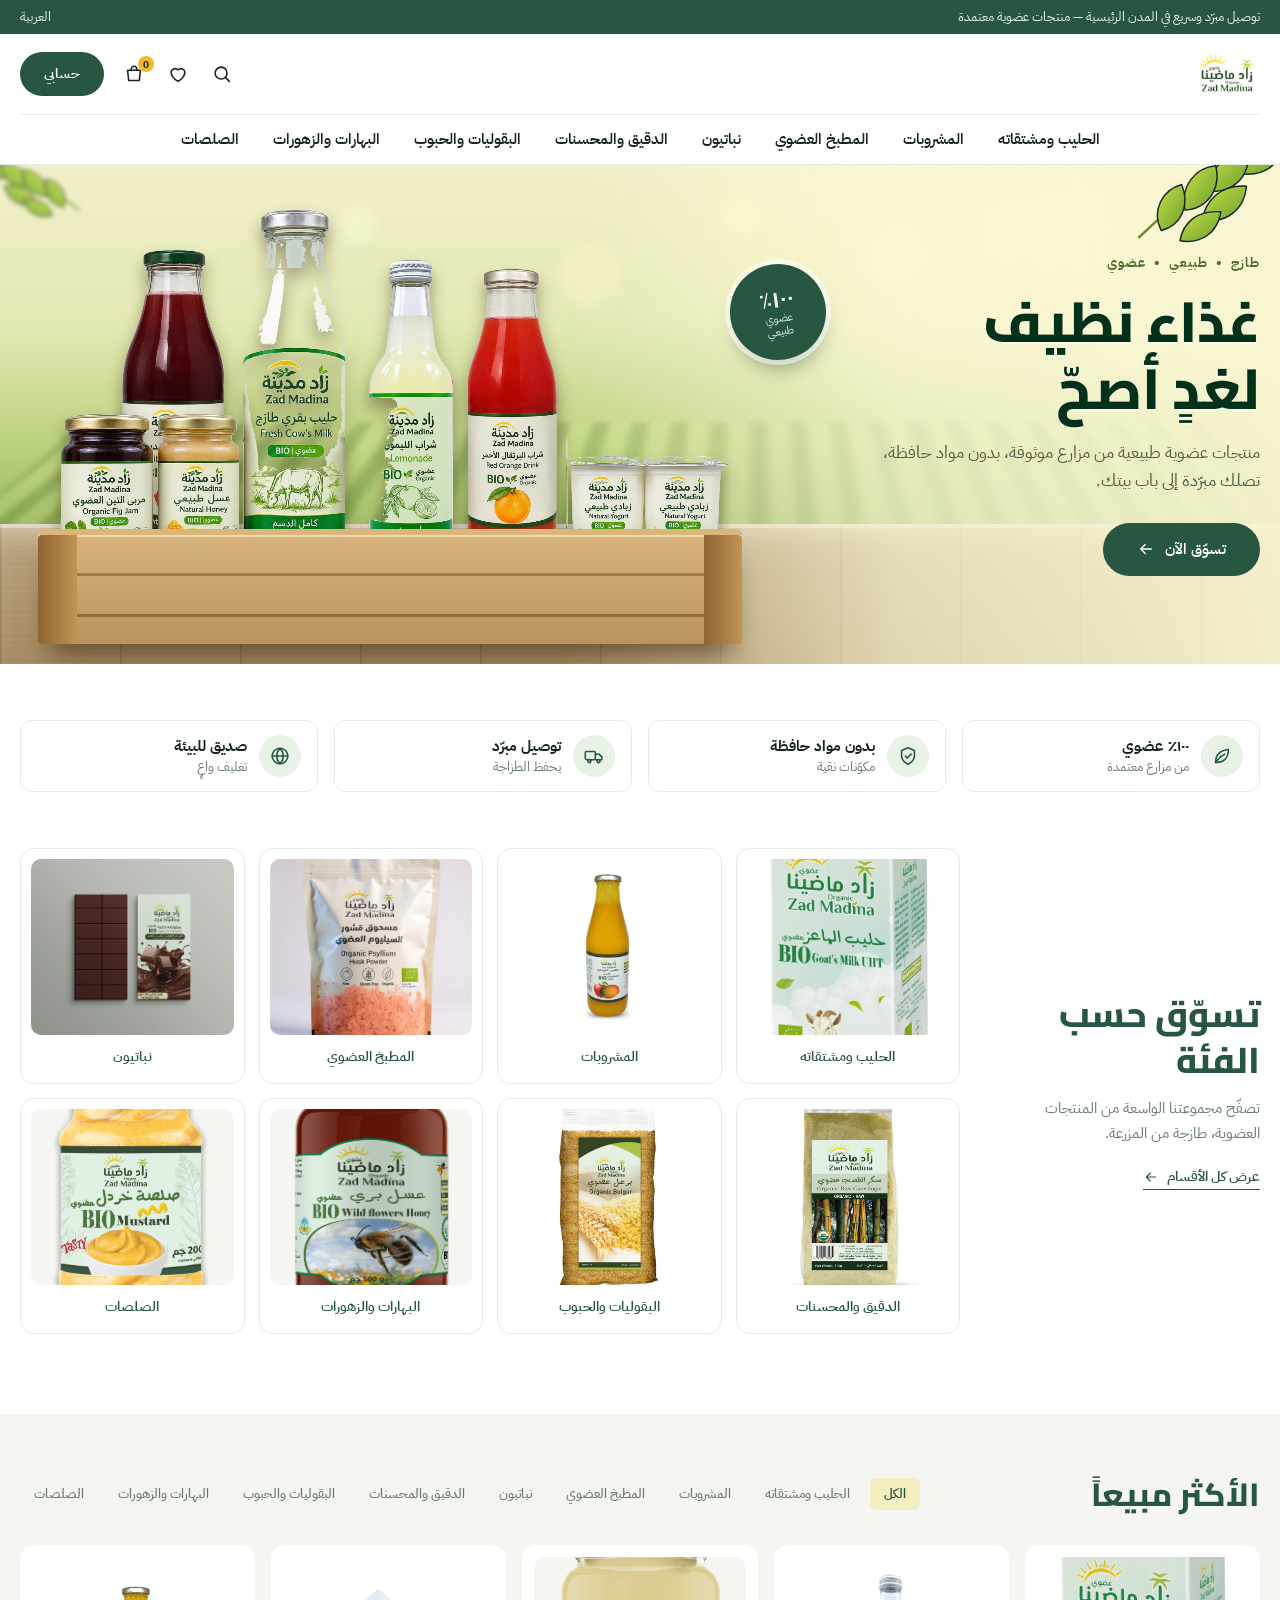
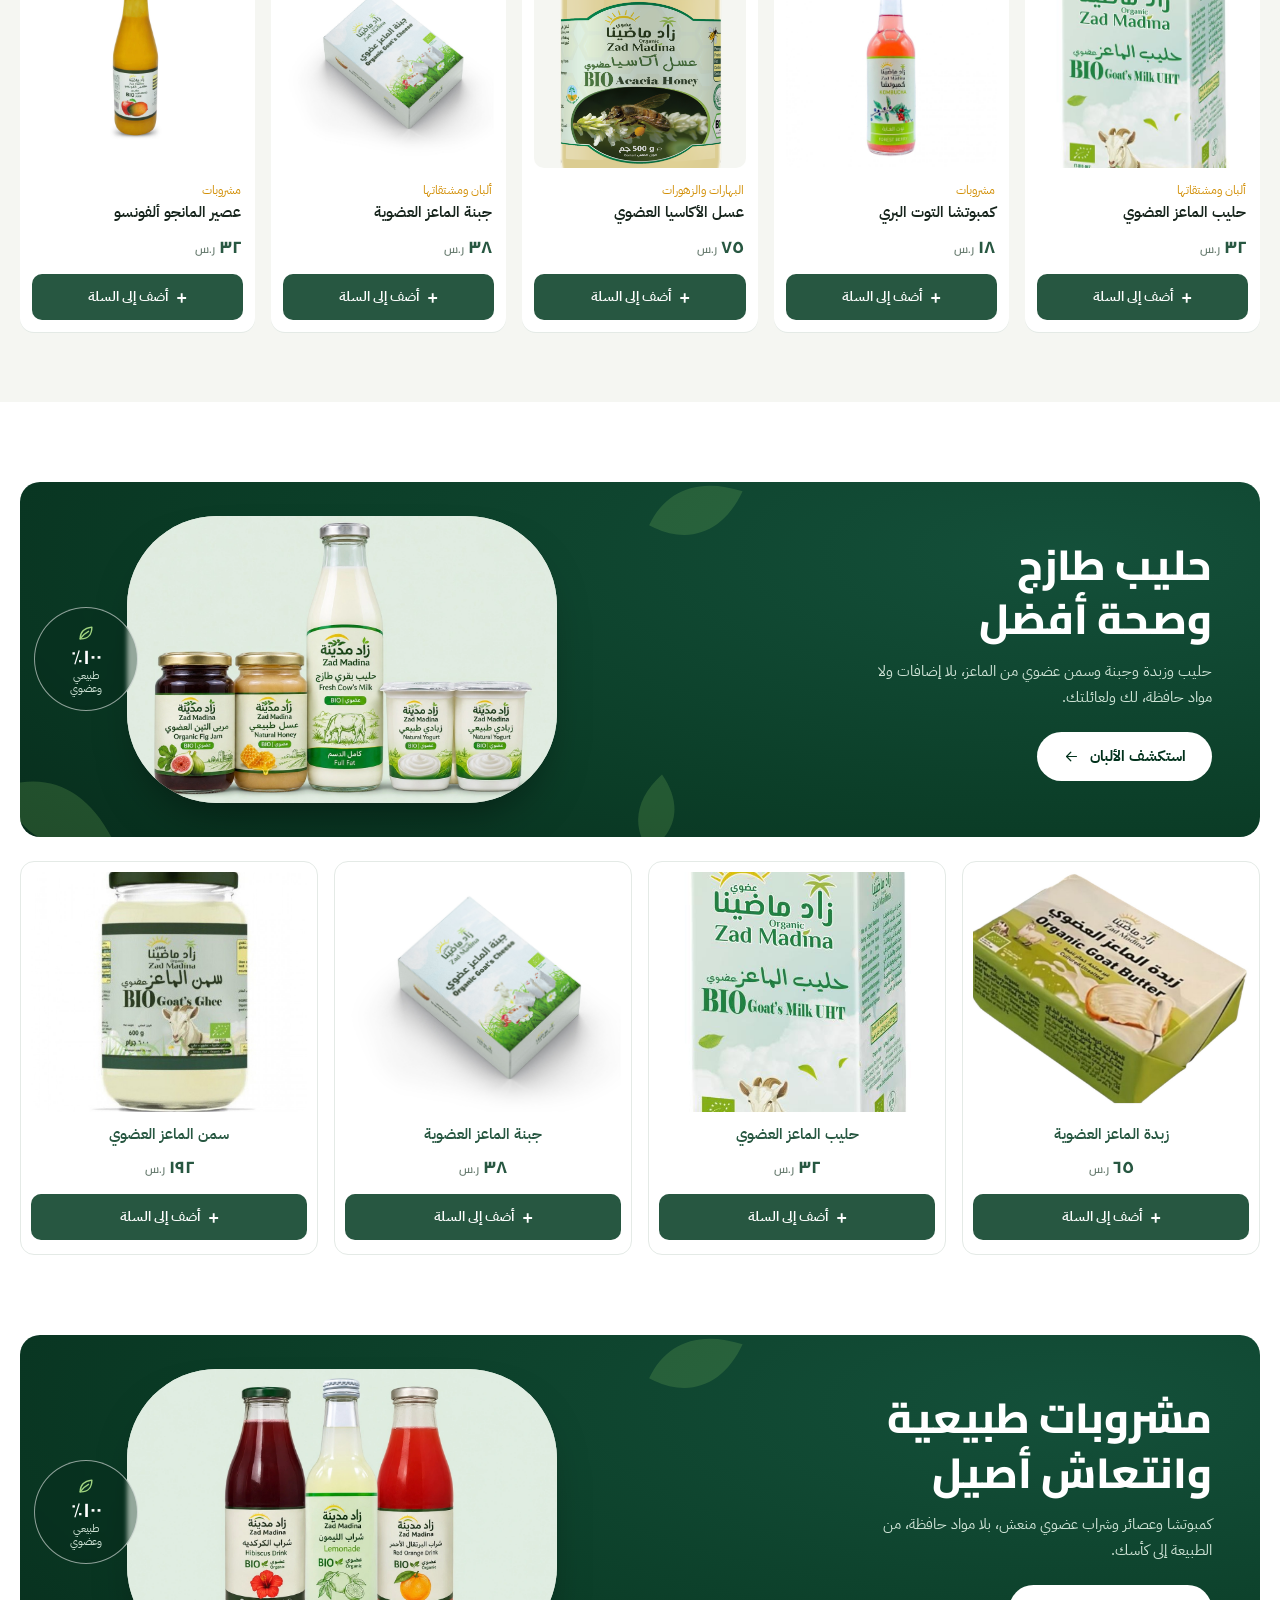
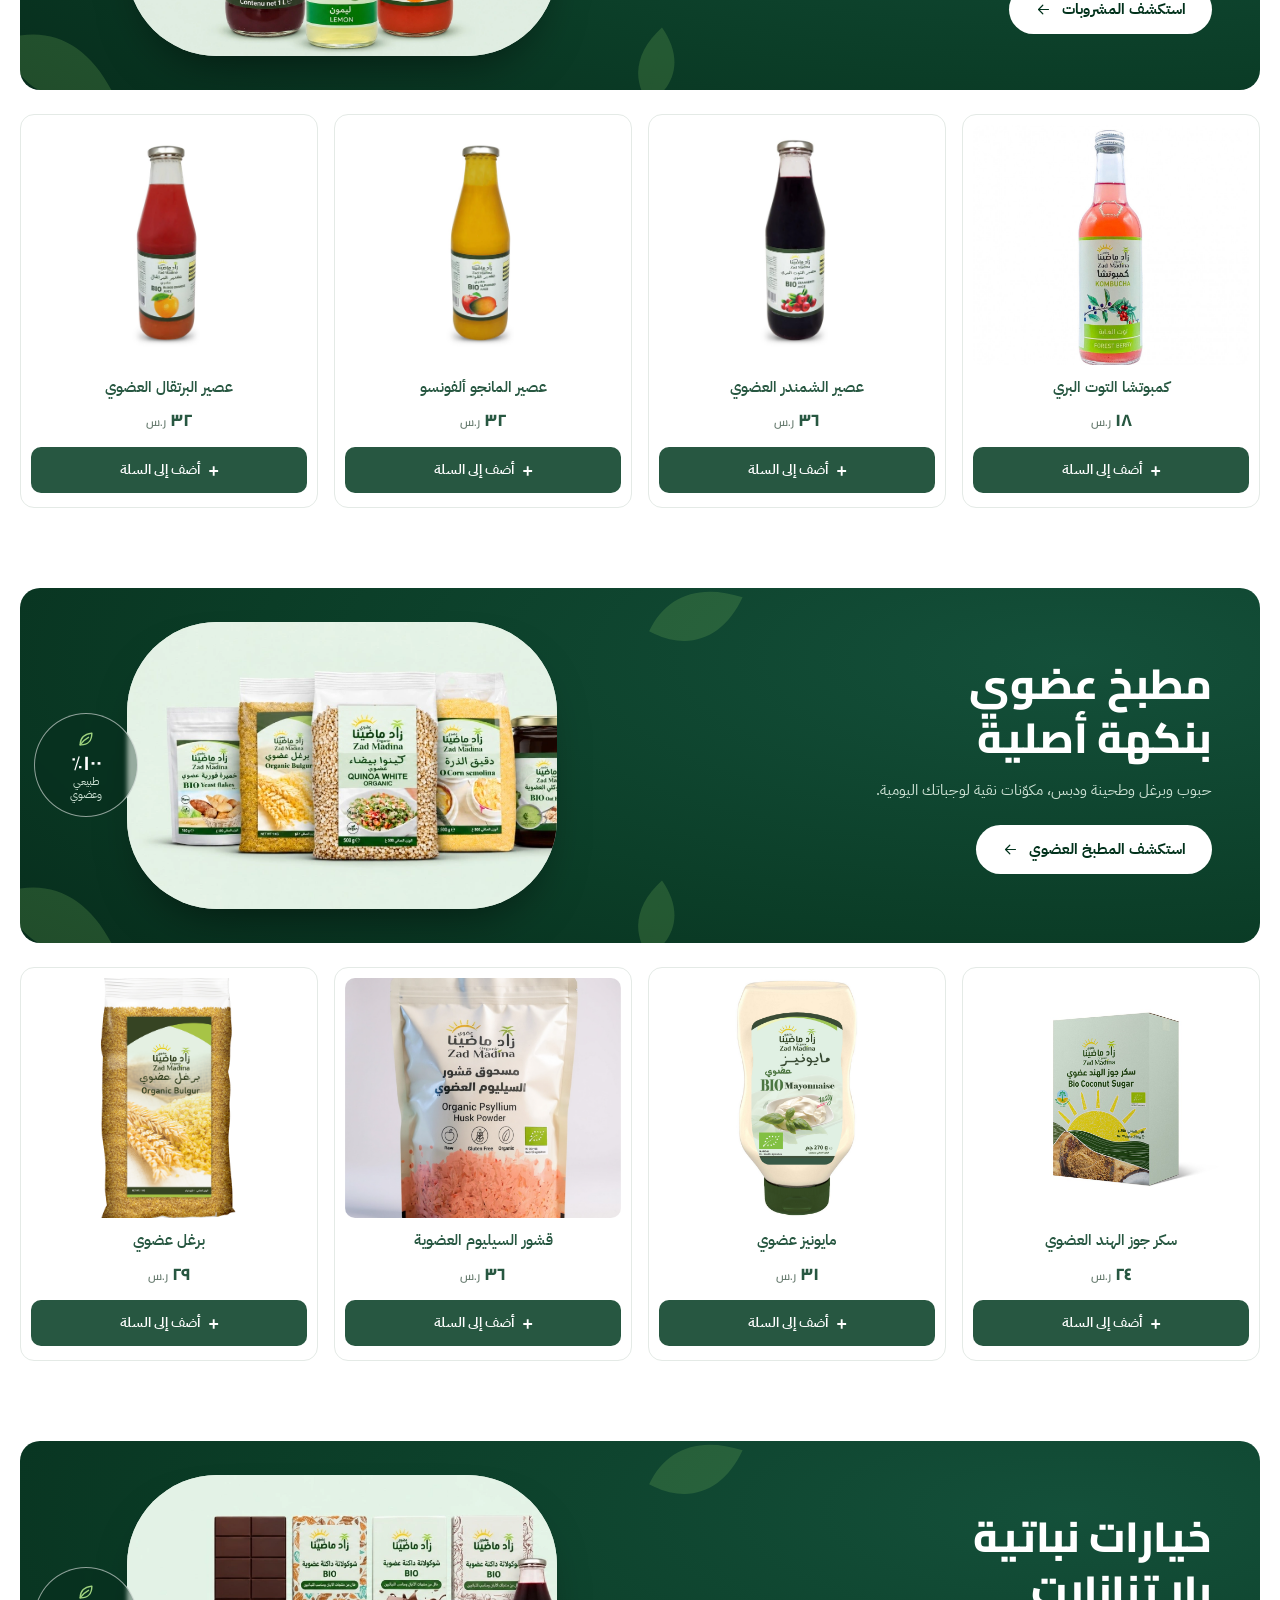
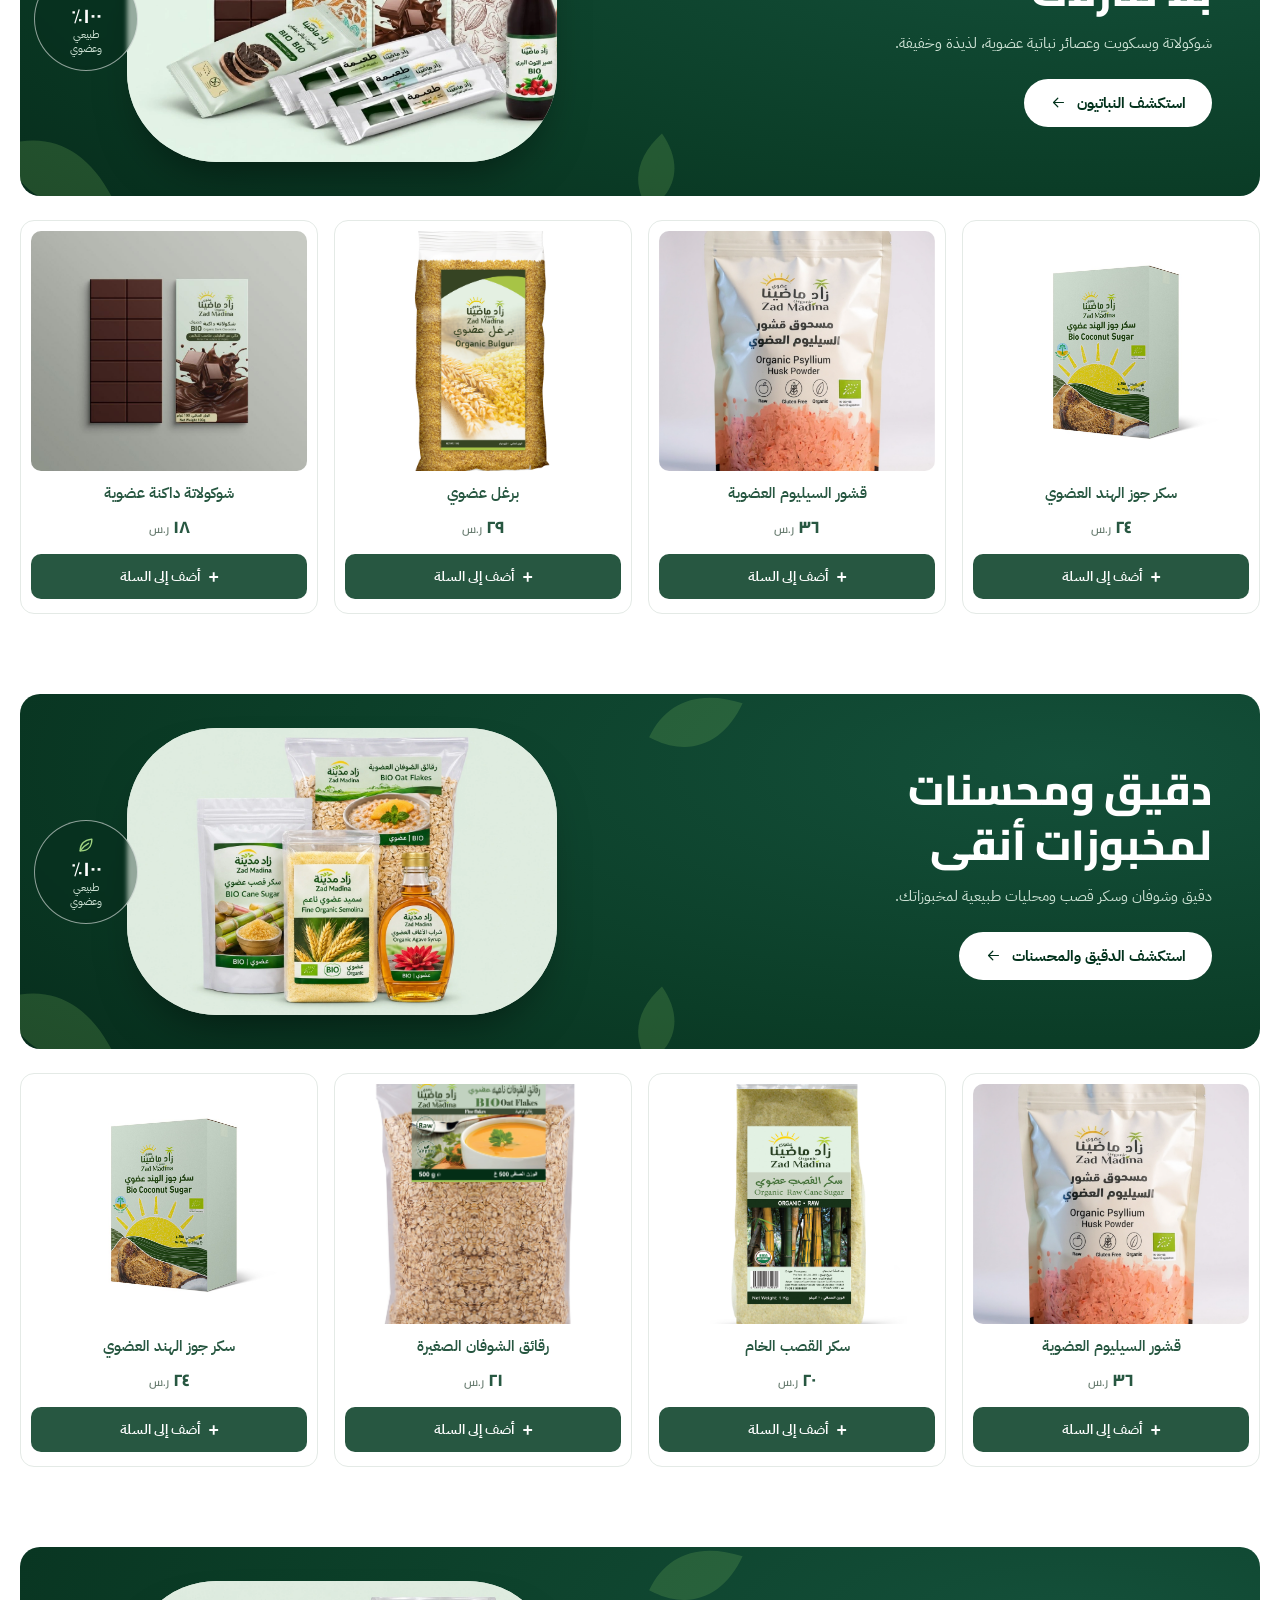
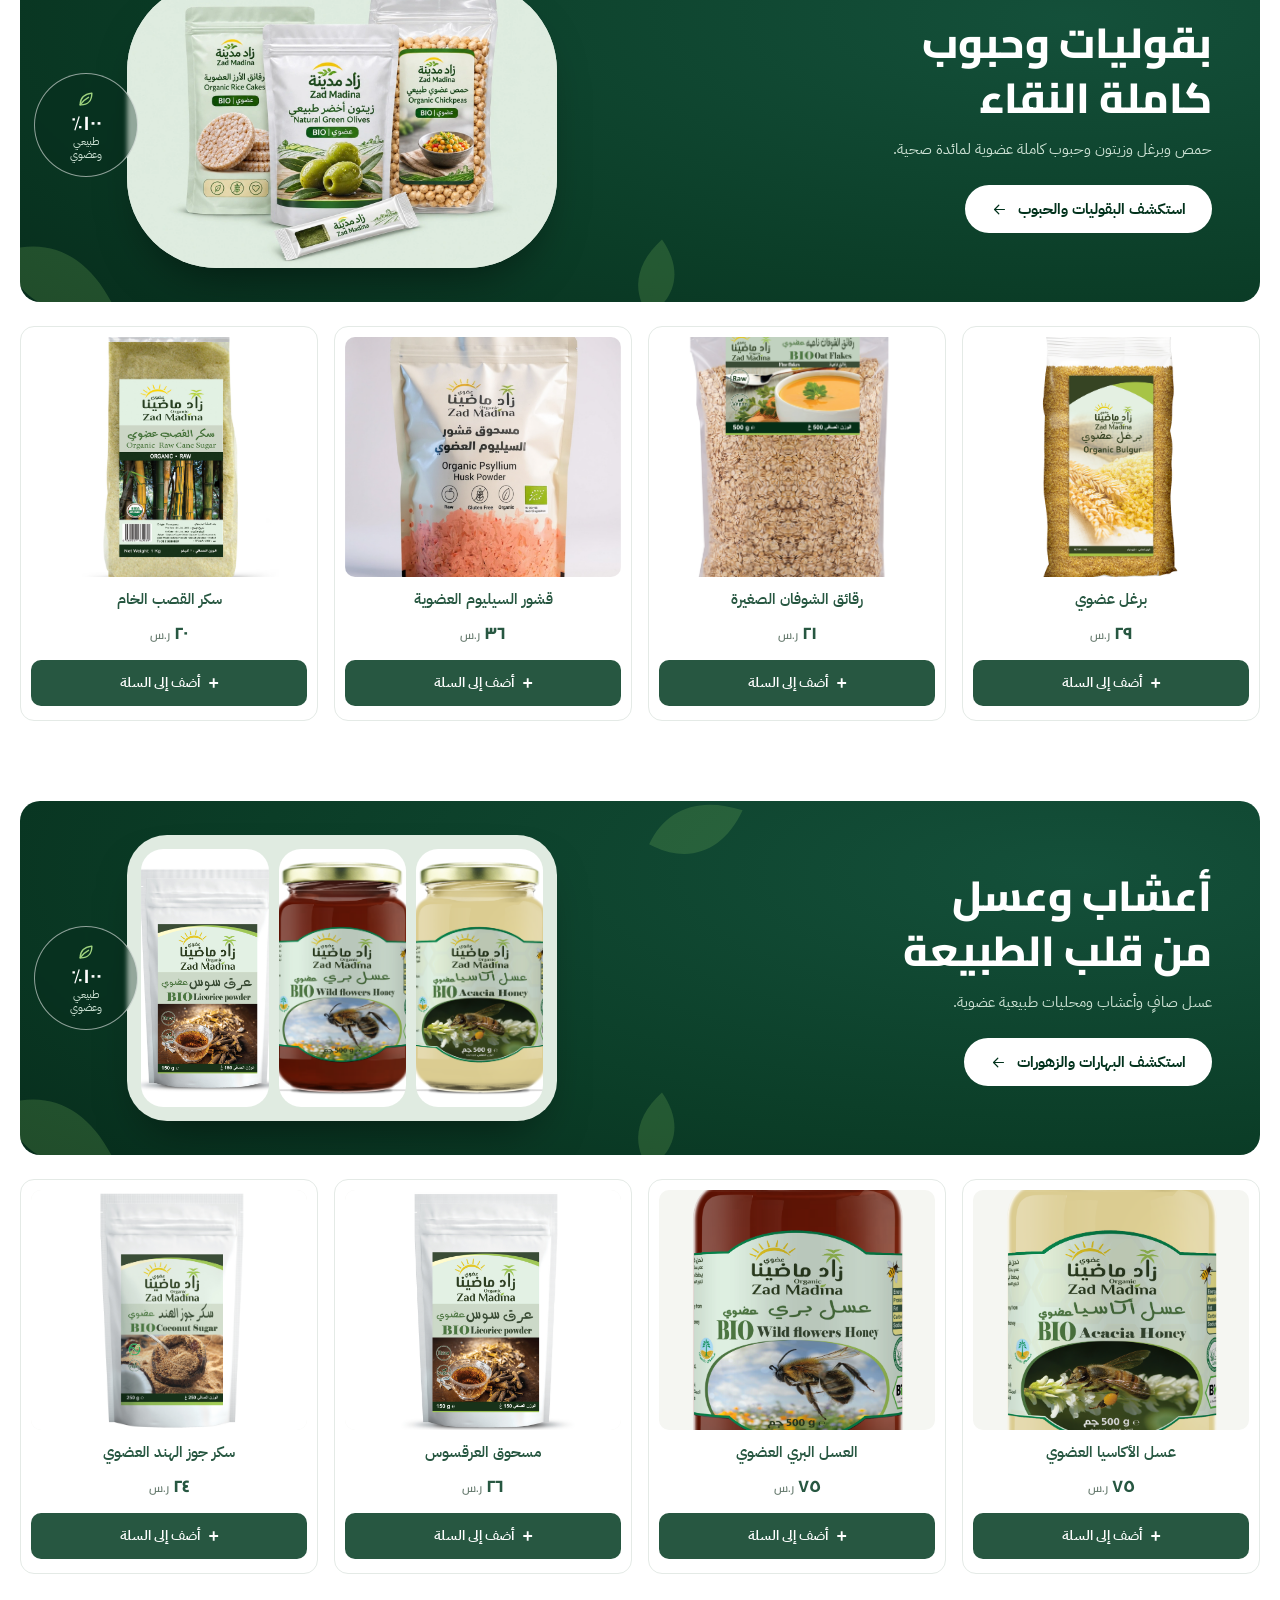
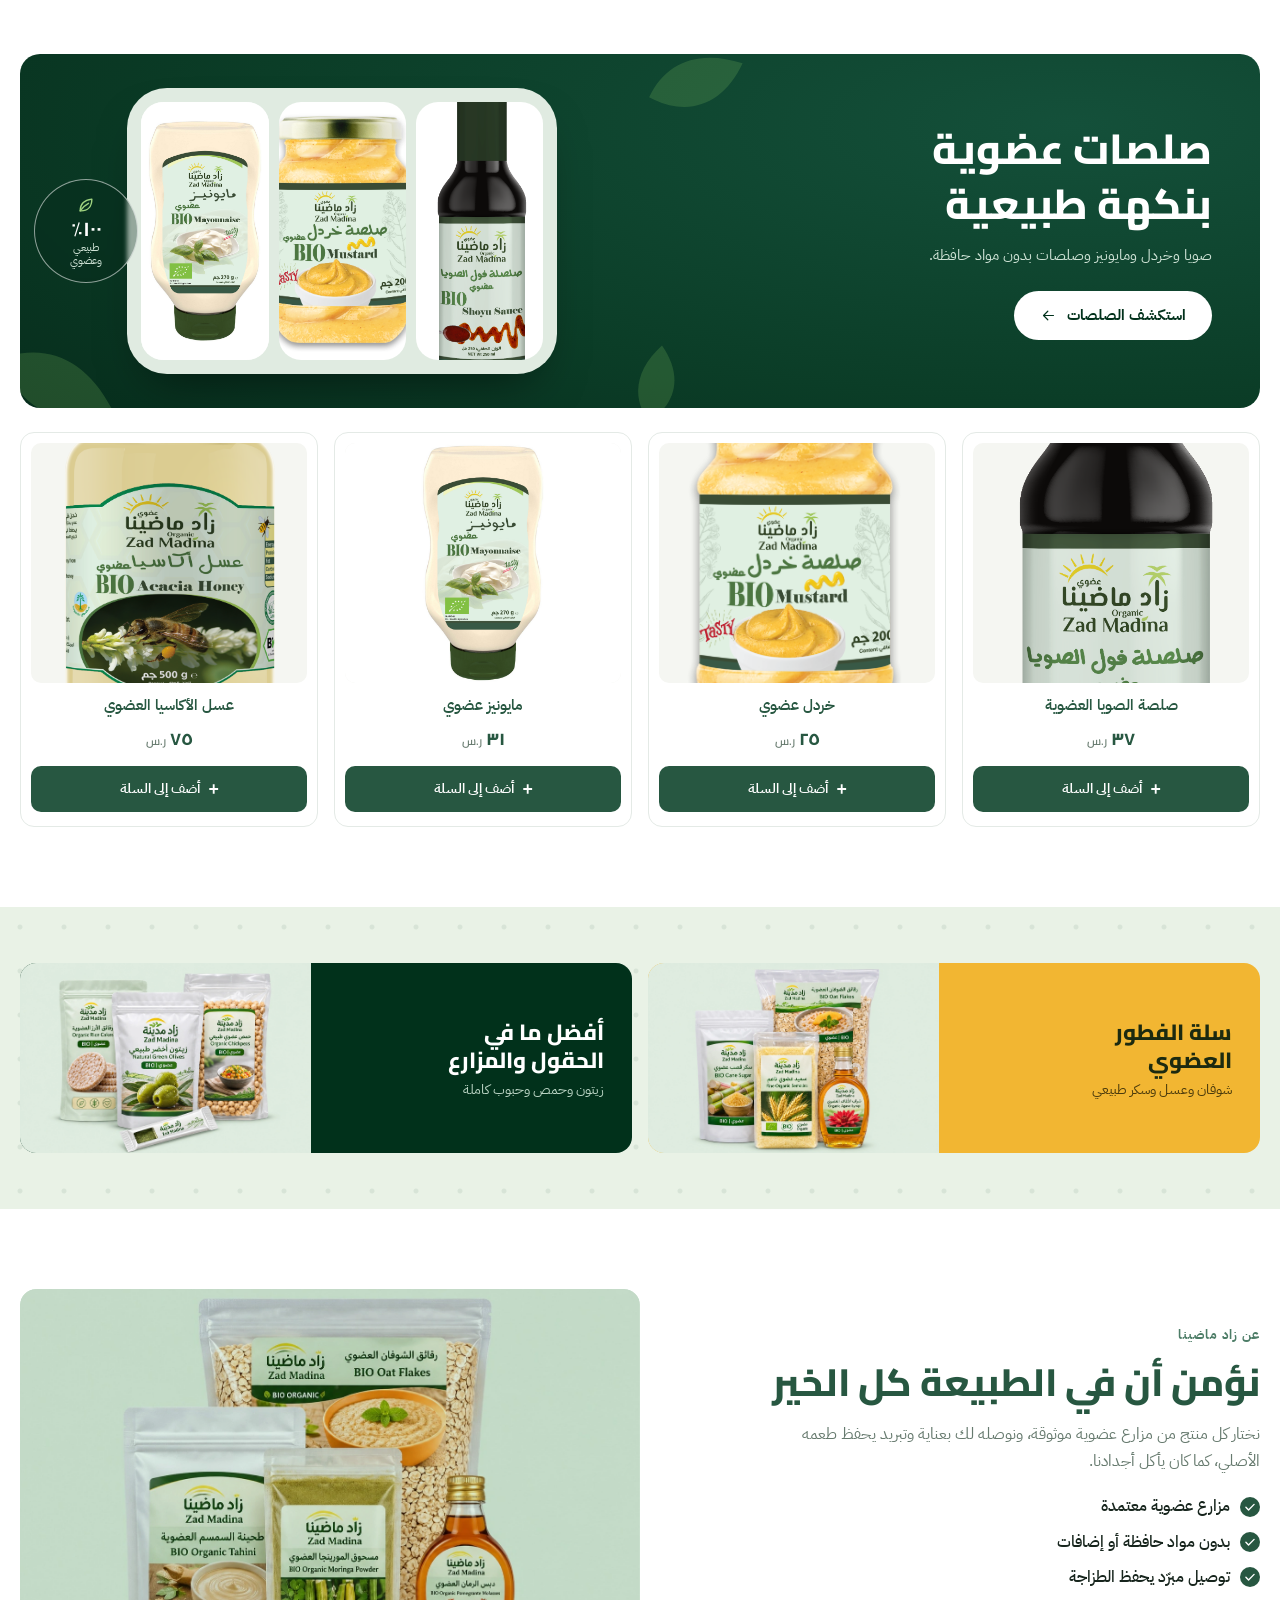
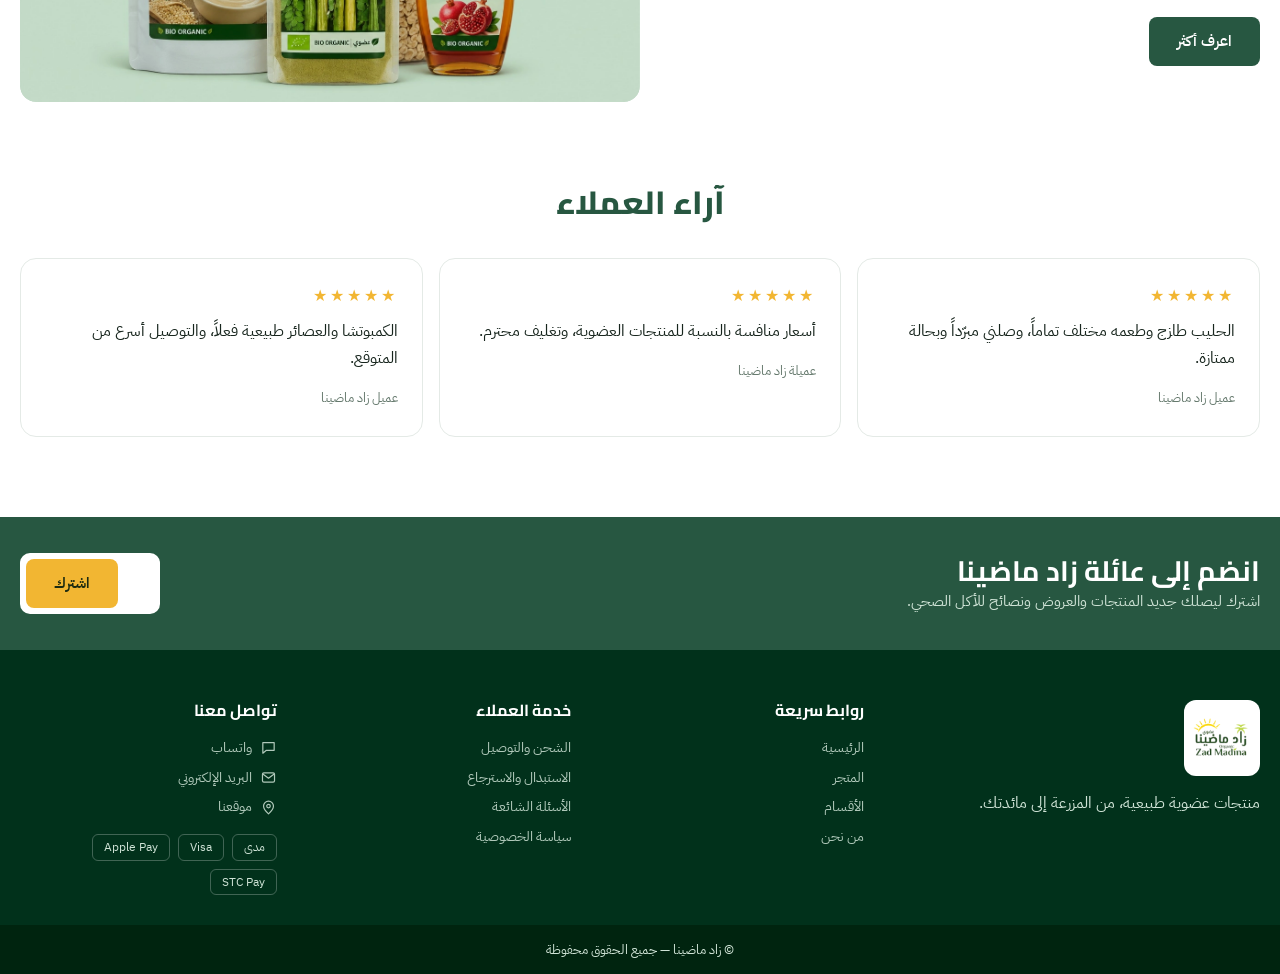
==== commit 287e01f4: "Hero: scene banner (blurred farm, wooden table, products arranged in a crate)" ====
--- a/index.html
+++ b/index.html
@@ -8,7 +8,7 @@
 <link rel="preconnect" href="https://fonts.googleapis.com">
 <link rel="preconnect" href="https://fonts.gstatic.com" crossorigin>
 <link href="https://fonts.googleapis.com/css2?family=Cairo:wght@600;700;800&family=IBM+Plex+Sans+Arabic:wght@400;500;600&display=swap" rel="stylesheet">
-<link rel="stylesheet" href="css/style.css?v=38">
+<link rel="stylesheet" href="css/style.css?v=45">
 </head>
 <body>
 
@@ -29,16 +29,29 @@
 
 <main>
 
-<!-- HERO: one full-width banner in the store palette -->
-<section class="hero">
-  <div class="hero__in container">
-    <div class="hero__copy">
-      <p class="eyebrow">طازج &nbsp;•&nbsp; طبيعي &nbsp;•&nbsp; عضوي</p>
-      <h1>غذاء نظيف<br>لغدٍ أصحّ</h1>
-      <p class="lead">منتجات عضوية طبيعية من مزارع موثوقة، بدون مواد حافظة، تصلك مبرّدة إلى باب بيتك.</p>
-      <a href="#featured" class="btn btn--solid btn--lg">تسوّق الآن <svg viewBox="0 0 24 24"><path d="M19 12H5m6-6-6 6 6 6"/></svg></a>
-    </div>
-    <img class="hero__img" src="assets/banners/b1.webp" alt="مربى التين والعسل والحليب والزبادي العضوي من زاد ماضينا">
+<!-- HERO: scene banner (blurred farm, wooden table, products in a crate) -->
+<section class="hero hero--scene">
+  <div class="hs-bg" aria-hidden="true"></div>
+  <div class="hs-field" aria-hidden="true"></div>
+  <div class="hs-bokeh" aria-hidden="true"></div>
+  <div class="hs-wash" aria-hidden="true"></div>
+  <span class="hs-leaf hs-leaf--tr"><svg viewBox="0 0 360 240" aria-hidden="true"><defs><linearGradient id="lghsleaftr" x1="0" y1="0" x2="1" y2="1"><stop offset="0" stop-color="#c4e04a"/><stop offset="1" stop-color="#6f9f2a"/></linearGradient></defs><g fill="url(#lghsleaftr)"><path d="M300 20C250 40 200 70 150 120" stroke="#6b8f2a" stroke-width="3" fill="none"/><path d="M290 24c16-26 46-34 64-24-6 26-30 40-64 24Z"/><path d="M262 44c8-30 36-44 58-38-2 28-24 46-58 38Z"/><path d="M232 66c0-28 22-48 46-46 2 28-16 48-46 46Z"/><path d="M204 88c-6-28 12-50 36-52 6 26-8 50-36 52Z"/><path d="M176 112c-12-24 2-48 24-54 10 24 0 48-24 54Z"/><path d="M276 60c-2 26-22 44-52 40 4-24 22-42 52-40Z"/><path d="M246 90c-4 24-22 38-48 34 4-22 20-36 48-34Z"/></g></svg></span>
+  <span class="hs-leaf hs-leaf--tl"><svg viewBox="0 0 360 240" aria-hidden="true"><defs><linearGradient id="lghsleaftl" x1="0" y1="0" x2="1" y2="1"><stop offset="0" stop-color="#c4e04a"/><stop offset="1" stop-color="#6f9f2a"/></linearGradient></defs><g fill="url(#lghsleaftl)"><path d="M300 20C250 40 200 70 150 120" stroke="#6b8f2a" stroke-width="3" fill="none"/><path d="M290 24c16-26 46-34 64-24-6 26-30 40-64 24Z"/><path d="M262 44c8-30 36-44 58-38-2 28-24 46-58 38Z"/><path d="M232 66c0-28 22-48 46-46 2 28-16 48-46 46Z"/><path d="M204 88c-6-28 12-50 36-52 6 26-8 50-36 52Z"/><path d="M176 112c-12-24 2-48 24-54 10 24 0 48-24 54Z"/><path d="M276 60c-2 26-22 44-52 40 4-24 22-42 52-40Z"/><path d="M246 90c-4 24-22 38-48 34 4-22 20-36 48-34Z"/></g></svg></span>
+  <div class="hs-table" aria-hidden="true"></div>
+  <div class="hs-stage" data-stage>
+    <img class="hs-fallback" src="assets/banners/b1.webp" alt="منتجات زاد ماضينا العضوية">
+    <div class="hs-crate" aria-hidden="true"></div>
+  </div>
+  <div class="hs-badge" aria-hidden="true"><b>١٠٠٪</b><span>عضوي<br>طبيعي</span></div>
+  <div class="hs-copy">
+    <div class="container hs-copy__in">
+      <div class="hero__copy">
+        <p class="eyebrow">طازج &nbsp;•&nbsp; طبيعي &nbsp;•&nbsp; عضوي</p>
+        <h1>غذاء نظيف<br>لغدٍ أصحّ</h1>
+        <p class="lead">منتجات عضوية طبيعية من مزارع موثوقة، بدون مواد حافظة، تصلك مبرّدة إلى باب بيتك.</p>
+        <a href="#best" class="btn btn--solid btn--lg">تسوّق الآن <svg viewBox="0 0 24 24"><path d="M19 12H5m6-6-6 6 6 6"/></svg></a>
+      </div>
+    </div>
   </div>
 </section>
 
@@ -306,6 +319,7 @@
   <div class="footer__copy">© زاد ماضينا — جميع الحقوق محفوظة</div>
 </footer>
 
-<script src="js/main.js?v=38"></script>
+<script src="js/main.js?v=45"></script>
+<script src="js/stage.js?v=45"></script>
 </body>
 </html>
--- a/css/style.css
+++ b/css/style.css
@@ -76,6 +76,74 @@
   .hero .lead{margin-inline:auto}
   .hero__img{max-height:none}
 }
+
+/* hero scene: blurred farm + wooden table + crate with products (Pinterest reference) */
+.hero--scene{position:relative;display:block;overflow:hidden;isolation:isolate;height:clamp(480px,39vw,580px);background:#e4ebbd}
+.hs-bg{position:absolute;inset:0;z-index:0;background:
+  radial-gradient(45% 60% at 80% 14%,rgba(255,250,205,.95),rgba(255,250,205,0) 70%),
+  linear-gradient(180deg,#f3efc9 0%,#e3e9b4 32%,#bcd27f 56%,#93b25a 74%,#7a9c46 100%)}
+.hs-field{position:absolute;inset:34% -6% 20% -6%;z-index:0;filter:blur(5px);opacity:.8;transform:perspective(500px) rotateX(38deg);transform-origin:50% 100%;
+  background:repeating-linear-gradient(98deg,rgba(70,110,30,.28) 0 22px,rgba(240,250,170,.18) 22px 50px)}
+.hs-bokeh{position:absolute;inset:0;z-index:0;pointer-events:none;filter:blur(6px);
+  background:
+   radial-gradient(circle at 70% 18%,rgba(255,255,220,.65) 0 26px,transparent 28px),
+   radial-gradient(circle at 58% 10%,rgba(255,255,210,.5) 0 16px,transparent 18px),
+   radial-gradient(circle at 88% 36%,rgba(255,255,220,.45) 0 22px,transparent 24px),
+   radial-gradient(circle at 46% 22%,rgba(255,250,200,.4) 0 30px,transparent 32px),
+   radial-gradient(circle at 28% 12%,rgba(255,255,220,.4) 0 18px,transparent 20px)}
+.hs-wash{position:absolute;inset:0;z-index:2;pointer-events:none;background:linear-gradient(270deg,rgba(250,246,212,.92) 0%,rgba(250,246,212,.7) 30%,rgba(250,246,212,0) 56%)}
+.hs-leaf{position:absolute;z-index:4;pointer-events:none;filter:blur(.6px)}
+.hs-leaf svg{width:100%;height:100%;display:block}
+.hs-leaf--tr{width:min(24vw,310px);aspect-ratio:3/2;right:-3%;top:-6%}
+.hs-leaf--tl{width:min(16vw,200px);aspect-ratio:3/2;left:-3%;top:-4%;transform:scaleX(-1) rotate(8deg);opacity:.85;filter:blur(2px)}
+.hs-table{position:absolute;inset-inline:0;bottom:0;height:28%;z-index:1;
+  background:
+   repeating-linear-gradient(90deg,rgba(60,35,10,.16) 0 2px,transparent 2px 120px),
+   repeating-linear-gradient(0deg,rgba(255,255,255,.05) 0 1px,transparent 1px 6px),
+   linear-gradient(180deg,#bba47f 0%,#a58a62 100%);
+  box-shadow:inset 0 4px 0 rgba(255,255,255,.35),inset 0 22px 30px -18px rgba(255,255,255,.55)}
+.hs-stage{position:absolute;left:3%;bottom:0;width:55%;height:100%;z-index:3}
+.hs-stage .hs-fallback{position:absolute;left:0;bottom:6%;width:100%;max-height:80%;object-fit:contain;mix-blend-mode:multiply}
+.hs-stage.is-ready .hs-fallback{display:none}
+.hs-crate{position:absolute;left:0;right:0;bottom:4%;height:23%;z-index:5;border-radius:6px 6px 4px 4px;
+  background:
+   linear-gradient(180deg,rgba(255,255,255,.16),rgba(0,0,0,.1)),
+   repeating-linear-gradient(180deg,#cfa466 0 38px,#9b7137 38px 41px);
+  border-top:6px solid #dbb67a;
+  box-shadow:0 22px 26px -12px rgba(50,30,5,.6),inset 0 2px 0 rgba(255,236,190,.7)}
+.hs-crate::before,.hs-crate::after{content:"";position:absolute;top:0;bottom:0;width:5.5%;background:linear-gradient(90deg,#8d6430,#c19556)}
+.hs-crate::before{left:0;border-radius:4px 0 0 4px}.hs-crate::after{right:0;border-radius:0 4px 4px 0}
+.it{position:absolute;bottom:17%;width:auto;z-index:2;filter:drop-shadow(0 10px 8px rgba(40,25,5,.4))}
+.it--hib{left:11%;height:66%}
+.it--milk{left:29%;height:74%}
+.it--lemon{left:47%;height:64%}
+.it--orange{left:61%;height:62%}
+.it--jam{left:2.5%;height:33%;z-index:4}
+.it--honey{left:17%;height:33%;z-index:4}
+.it--yogurt{left:75%;height:28%;z-index:4}
+.hs-badge{position:absolute;z-index:6;left:57%;top:20%;width:96px;height:96px;border-radius:50%;background:var(--green);color:#fff;display:grid;place-content:center;text-align:center;line-height:1.2;box-shadow:0 0 0 5px rgba(255,255,255,.55),0 14px 24px -10px rgba(1,49,27,.6);transform:rotate(-8deg)}
+.hs-badge b{font-family:var(--ff-d);font-size:22px}
+.hs-badge span{font-size:11px;color:#d8ead9}
+.hs-copy{position:absolute;inset:0;z-index:6;pointer-events:none}
+.hs-copy__in{height:100%;display:flex;align-items:center}
+.hs-copy .hero__copy{pointer-events:auto;max-width:440px;padding-block:0}
+.hero--scene .eyebrow{color:#4d6f2b}
+.hero--scene h1{color:var(--green-dark);text-shadow:0 2px 0 rgba(255,255,255,.45)}
+.hero--scene .lead{color:#4a5e45}
+@media (max-width:900px){
+  .hero--scene{height:auto;display:flex;flex-direction:column}
+  .hs-copy{position:relative;inset:auto;order:1;z-index:6}
+  .hs-copy__in{height:auto;padding:34px 0 8px;justify-content:center;text-align:center}
+  .hs-copy .hero__copy{max-width:none}
+  .hs-copy .lead{margin-inline:auto}
+  .hs-wash{background:linear-gradient(180deg,rgba(250,246,212,.92) 0%,rgba(250,246,212,.6) 45%,rgba(250,246,212,0) 70%)}
+  .hs-stage{position:relative;order:2;left:auto;width:100%;height:340px}
+  .hs-table{height:130px}
+  .hs-badge{left:auto;right:5%;top:auto;bottom:300px;width:78px;height:78px}
+  .hs-badge b{font-size:17px}.hs-badge span{font-size:9.5px}
+  .hs-leaf--tr{width:200px}
+}
+@media (max-width:560px){.it--hib{left:8%}.it--milk{left:27%}.it--lemon{left:48%}.it--orange{left:64%}.it--yogurt{left:70%}}
 
 /* benefits */
 .benefits{display:grid;grid-template-columns:repeat(4,1fr);gap:16px;margin-top:56px}
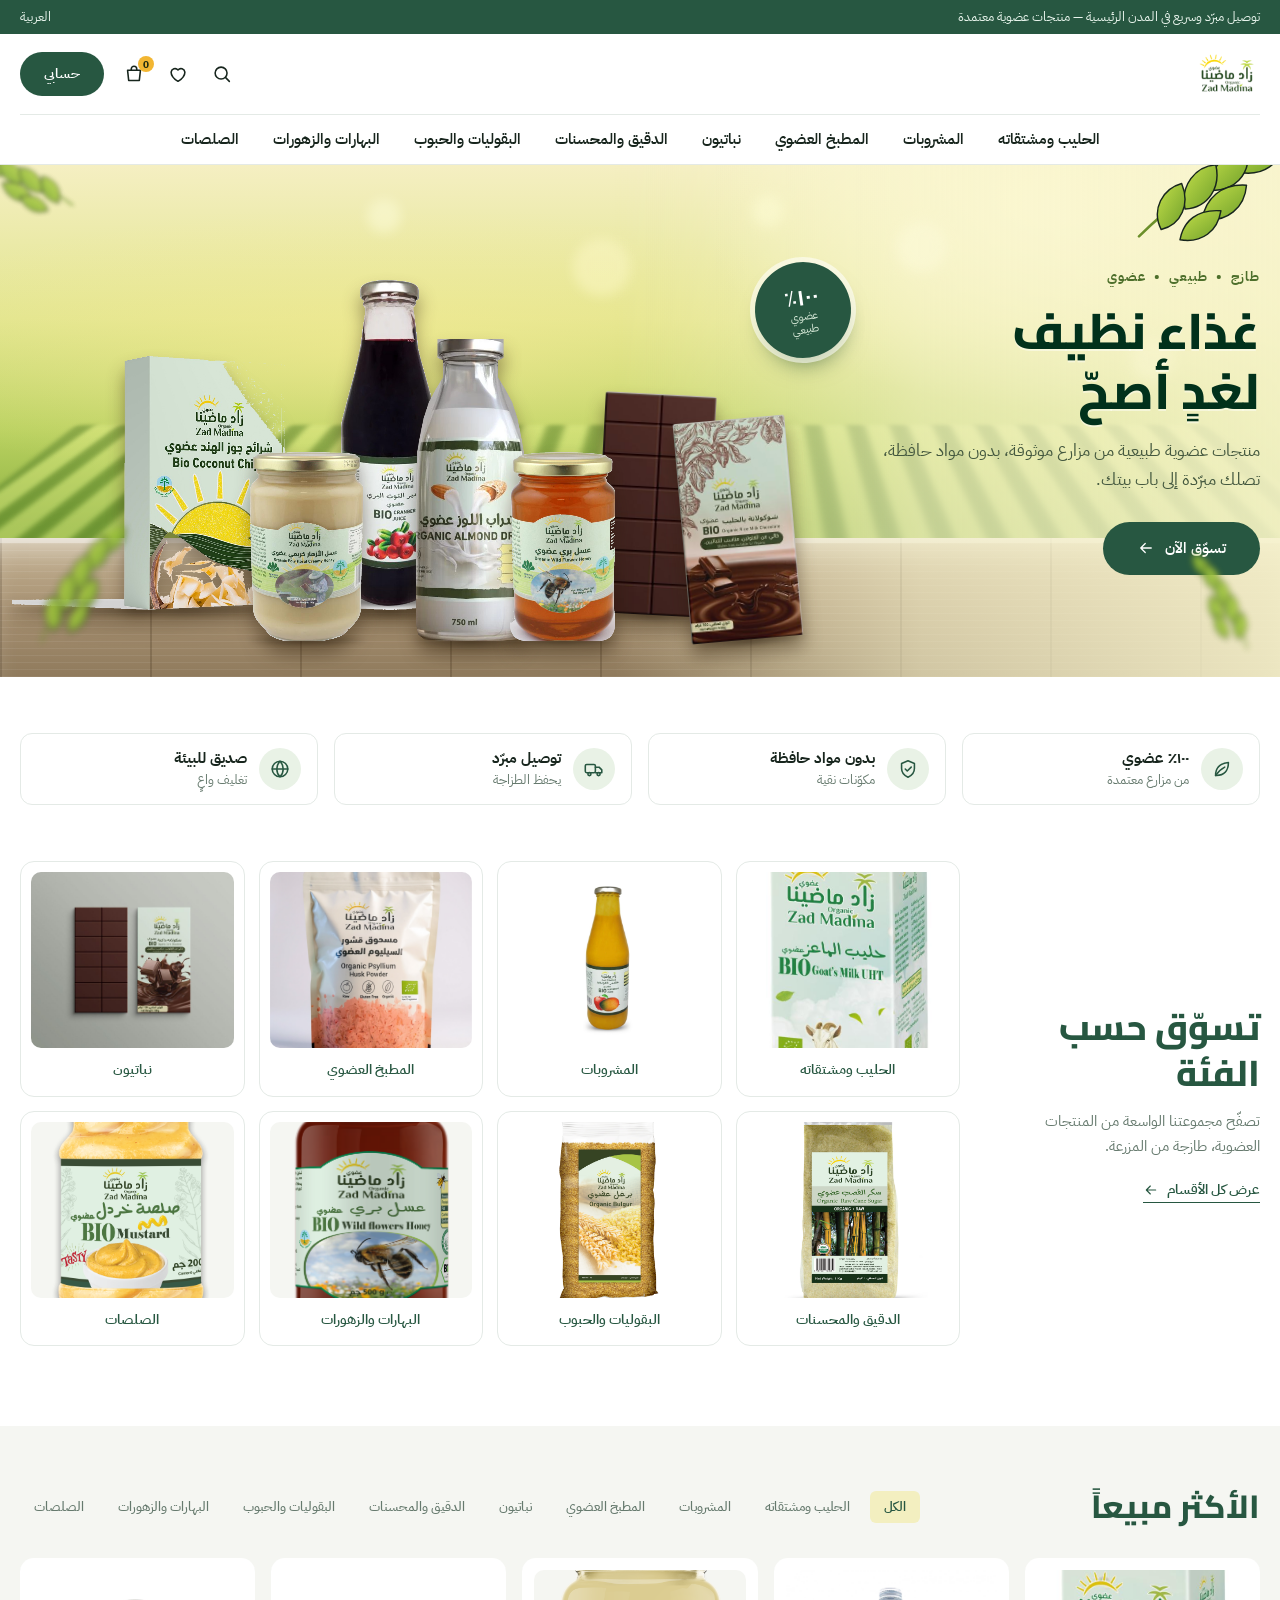
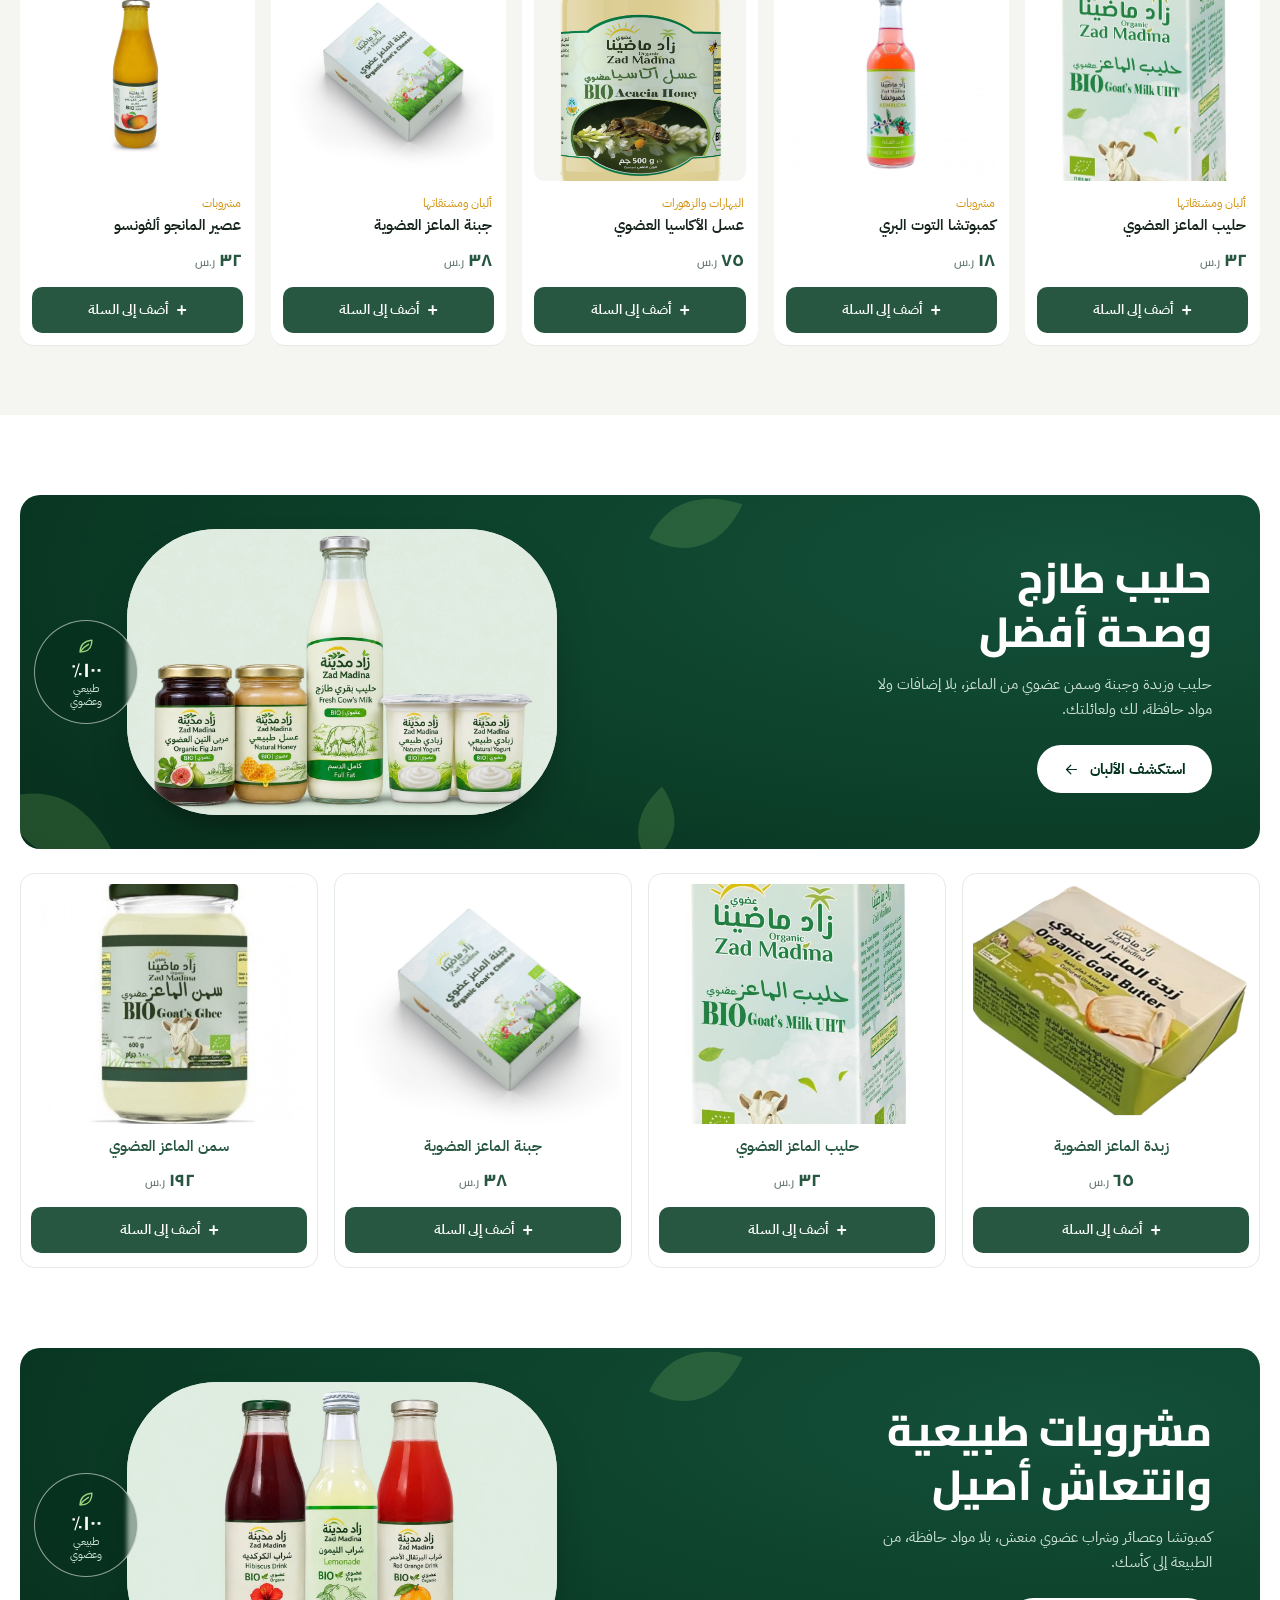
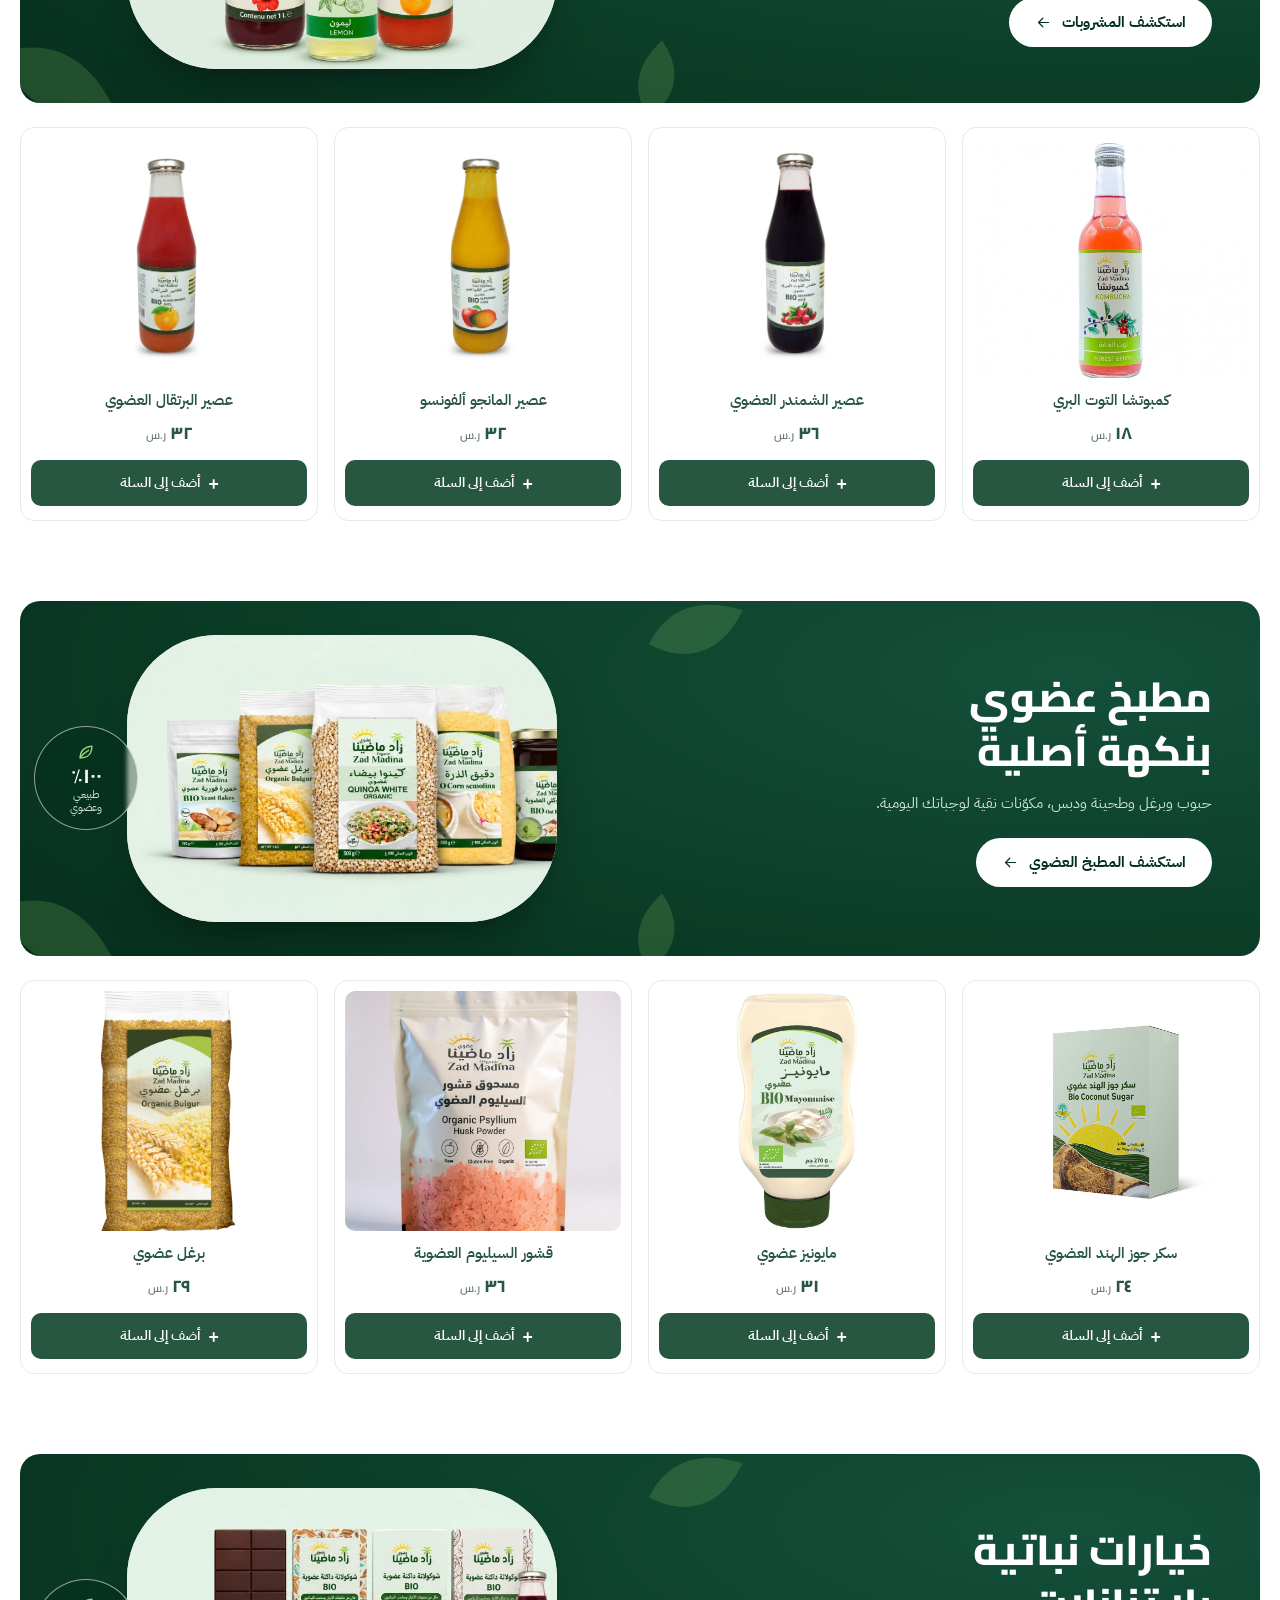
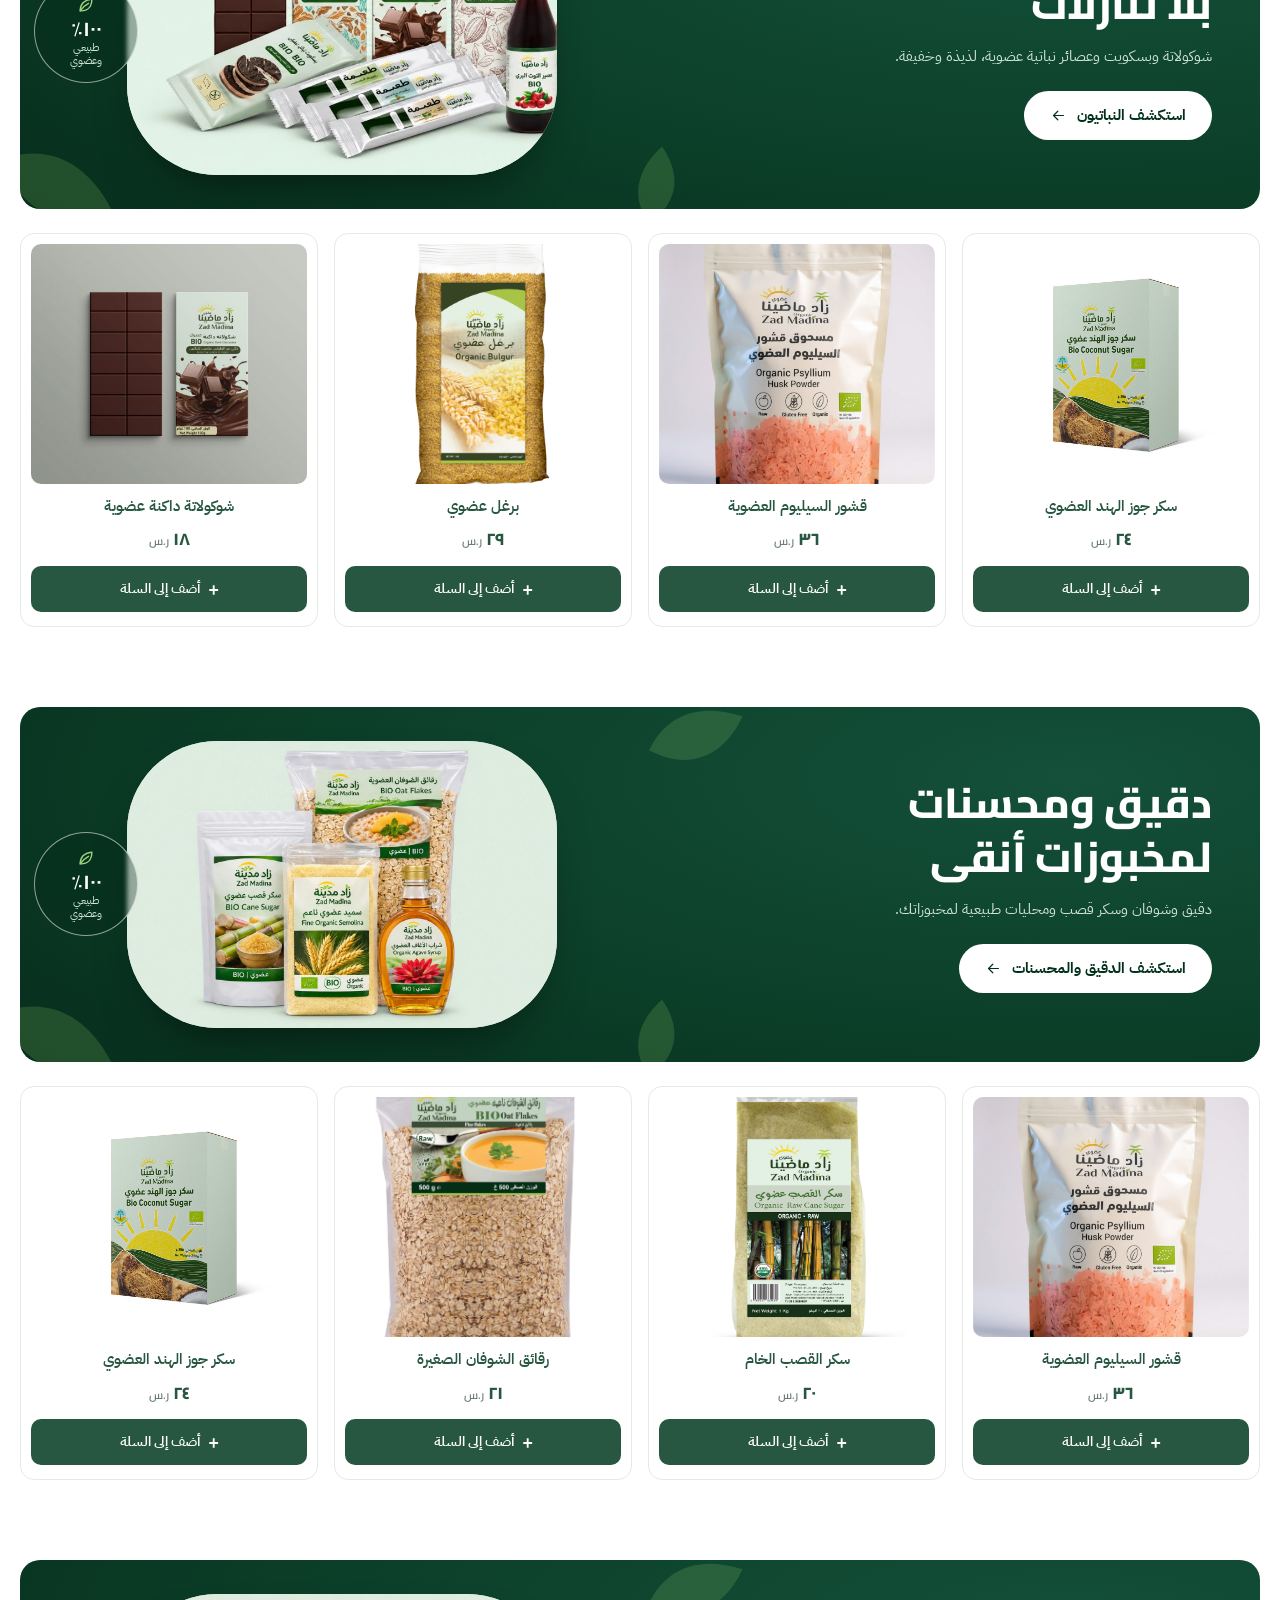
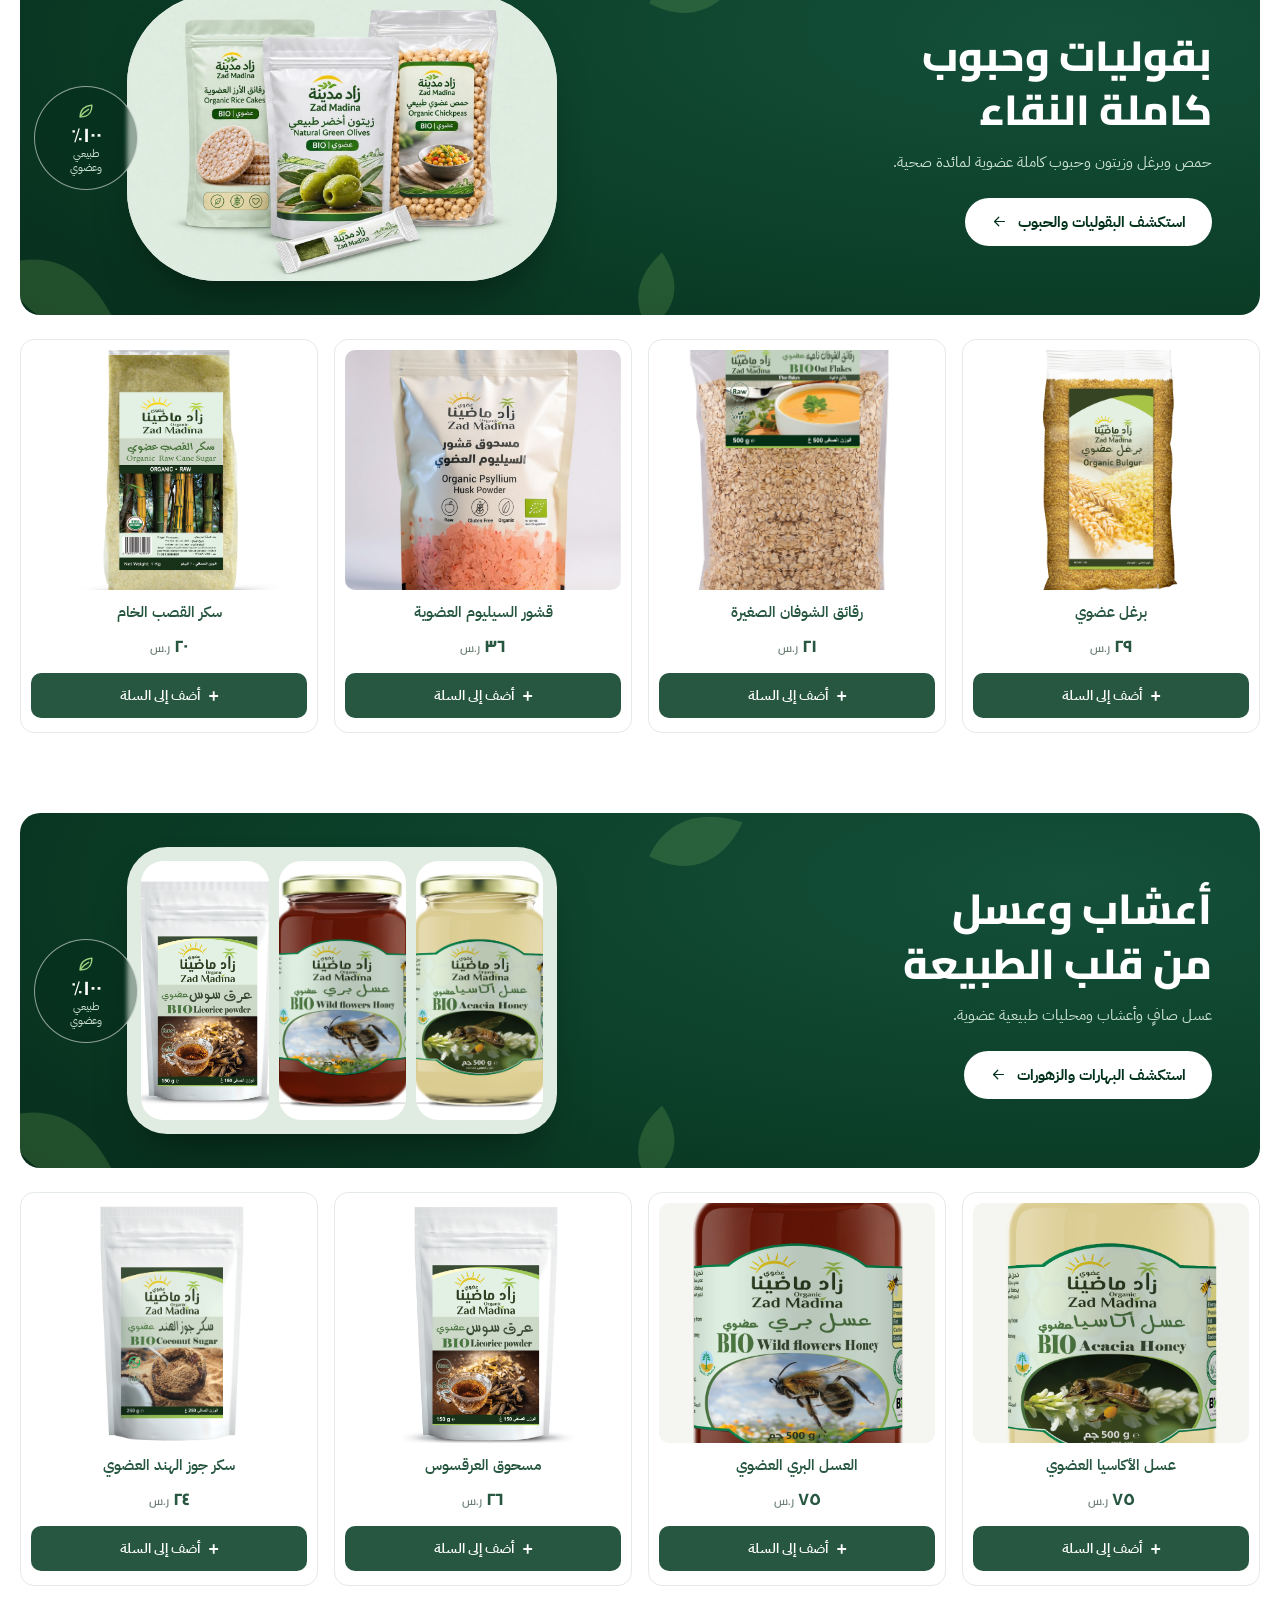
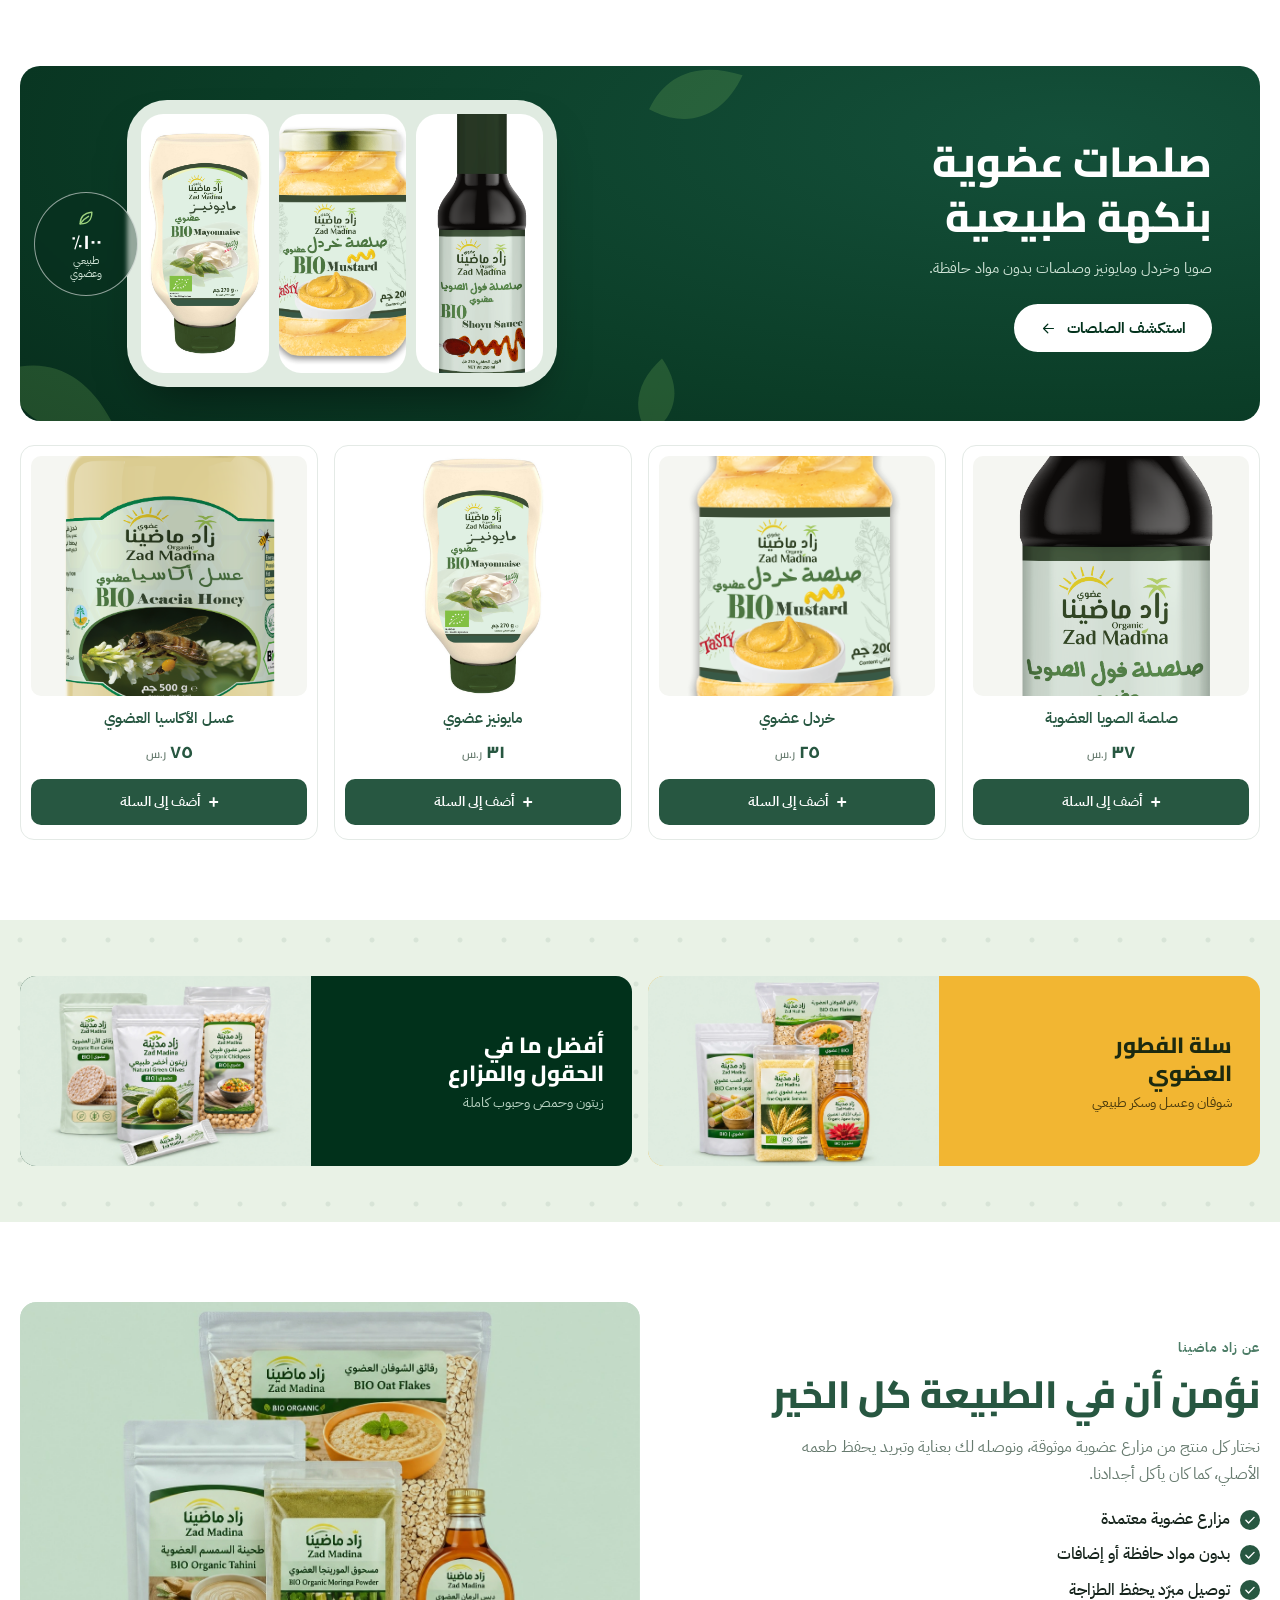
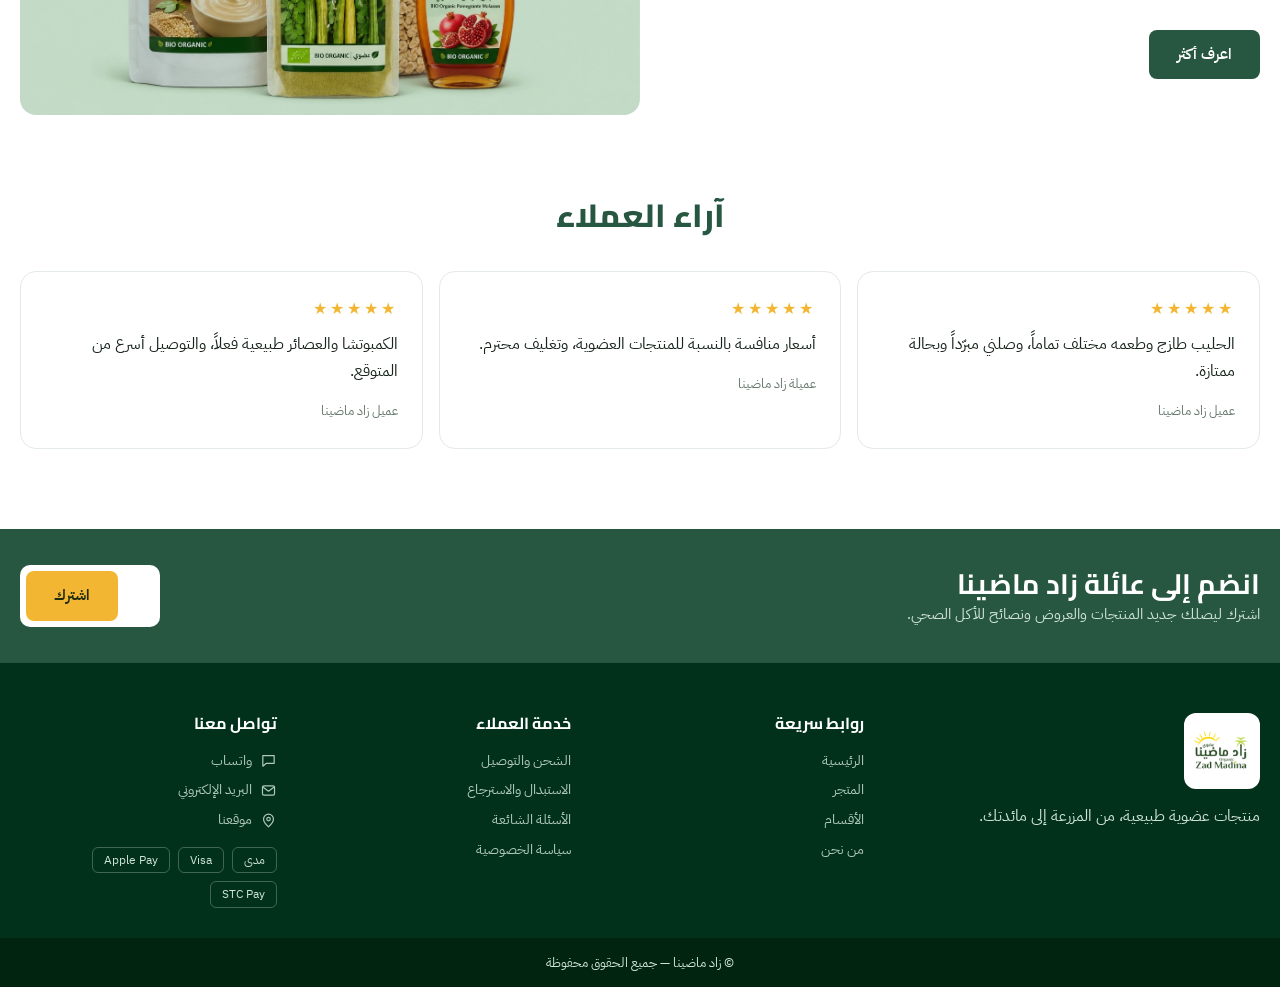
==== commit 1eab20c4: "Hero: reference-style banner with Zad products side by side (no crate)" ====
--- a/index.html
+++ b/index.html
@@ -8,7 +8,7 @@
 <link rel="preconnect" href="https://fonts.googleapis.com">
 <link rel="preconnect" href="https://fonts.gstatic.com" crossorigin>
 <link href="https://fonts.googleapis.com/css2?family=Cairo:wght@600;700;800&family=IBM+Plex+Sans+Arabic:wght@400;500;600&display=swap" rel="stylesheet">
-<link rel="stylesheet" href="css/style.css?v=45">
+<link rel="stylesheet" href="css/style.css?v=56">
 </head>
 <body>
 
@@ -37,10 +37,11 @@
   <div class="hs-wash" aria-hidden="true"></div>
   <span class="hs-leaf hs-leaf--tr"><svg viewBox="0 0 360 240" aria-hidden="true"><defs><linearGradient id="lghsleaftr" x1="0" y1="0" x2="1" y2="1"><stop offset="0" stop-color="#c4e04a"/><stop offset="1" stop-color="#6f9f2a"/></linearGradient></defs><g fill="url(#lghsleaftr)"><path d="M300 20C250 40 200 70 150 120" stroke="#6b8f2a" stroke-width="3" fill="none"/><path d="M290 24c16-26 46-34 64-24-6 26-30 40-64 24Z"/><path d="M262 44c8-30 36-44 58-38-2 28-24 46-58 38Z"/><path d="M232 66c0-28 22-48 46-46 2 28-16 48-46 46Z"/><path d="M204 88c-6-28 12-50 36-52 6 26-8 50-36 52Z"/><path d="M176 112c-12-24 2-48 24-54 10 24 0 48-24 54Z"/><path d="M276 60c-2 26-22 44-52 40 4-24 22-42 52-40Z"/><path d="M246 90c-4 24-22 38-48 34 4-22 20-36 48-34Z"/></g></svg></span>
   <span class="hs-leaf hs-leaf--tl"><svg viewBox="0 0 360 240" aria-hidden="true"><defs><linearGradient id="lghsleaftl" x1="0" y1="0" x2="1" y2="1"><stop offset="0" stop-color="#c4e04a"/><stop offset="1" stop-color="#6f9f2a"/></linearGradient></defs><g fill="url(#lghsleaftl)"><path d="M300 20C250 40 200 70 150 120" stroke="#6b8f2a" stroke-width="3" fill="none"/><path d="M290 24c16-26 46-34 64-24-6 26-30 40-64 24Z"/><path d="M262 44c8-30 36-44 58-38-2 28-24 46-58 38Z"/><path d="M232 66c0-28 22-48 46-46 2 28-16 48-46 46Z"/><path d="M204 88c-6-28 12-50 36-52 6 26-8 50-36 52Z"/><path d="M176 112c-12-24 2-48 24-54 10 24 0 48-24 54Z"/><path d="M276 60c-2 26-22 44-52 40 4-24 22-42 52-40Z"/><path d="M246 90c-4 24-22 38-48 34 4-22 20-36 48-34Z"/></g></svg></span>
+  <span class="hs-leaf hs-leaf--bl"><svg viewBox="0 0 360 240" aria-hidden="true"><defs><linearGradient id="lghsleafbl" x1="0" y1="0" x2="1" y2="1"><stop offset="0" stop-color="#c4e04a"/><stop offset="1" stop-color="#6f9f2a"/></linearGradient></defs><g fill="url(#lghsleafbl)"><path d="M300 20C250 40 200 70 150 120" stroke="#6b8f2a" stroke-width="3" fill="none"/><path d="M290 24c16-26 46-34 64-24-6 26-30 40-64 24Z"/><path d="M262 44c8-30 36-44 58-38-2 28-24 46-58 38Z"/><path d="M232 66c0-28 22-48 46-46 2 28-16 48-46 46Z"/><path d="M204 88c-6-28 12-50 36-52 6 26-8 50-36 52Z"/><path d="M176 112c-12-24 2-48 24-54 10 24 0 48-24 54Z"/><path d="M276 60c-2 26-22 44-52 40 4-24 22-42 52-40Z"/><path d="M246 90c-4 24-22 38-48 34 4-22 20-36 48-34Z"/></g></svg></span>
+  <span class="hs-leaf hs-leaf--br"><svg viewBox="0 0 360 240" aria-hidden="true"><defs><linearGradient id="lghsleafbr" x1="0" y1="0" x2="1" y2="1"><stop offset="0" stop-color="#c4e04a"/><stop offset="1" stop-color="#6f9f2a"/></linearGradient></defs><g fill="url(#lghsleafbr)"><path d="M300 20C250 40 200 70 150 120" stroke="#6b8f2a" stroke-width="3" fill="none"/><path d="M290 24c16-26 46-34 64-24-6 26-30 40-64 24Z"/><path d="M262 44c8-30 36-44 58-38-2 28-24 46-58 38Z"/><path d="M232 66c0-28 22-48 46-46 2 28-16 48-46 46Z"/><path d="M204 88c-6-28 12-50 36-52 6 26-8 50-36 52Z"/><path d="M176 112c-12-24 2-48 24-54 10 24 0 48-24 54Z"/><path d="M276 60c-2 26-22 44-52 40 4-24 22-42 52-40Z"/><path d="M246 90c-4 24-22 38-48 34 4-22 20-36 48-34Z"/></g></svg></span>
   <div class="hs-table" aria-hidden="true"></div>
   <div class="hs-stage" data-stage>
     <img class="hs-fallback" src="assets/banners/b1.webp" alt="منتجات زاد ماضينا العضوية">
-    <div class="hs-crate" aria-hidden="true"></div>
   </div>
   <div class="hs-badge" aria-hidden="true"><b>١٠٠٪</b><span>عضوي<br>طبيعي</span></div>
   <div class="hs-copy">
@@ -319,7 +320,7 @@
   <div class="footer__copy">© زاد ماضينا — جميع الحقوق محفوظة</div>
 </footer>
 
-<script src="js/main.js?v=45"></script>
-<script src="js/stage.js?v=45"></script>
+<script src="js/main.js?v=56"></script>
+<script src="js/stage.js?v=56"></script>
 </body>
 </html>
--- a/css/style.css
+++ b/css/style.css
@@ -77,51 +77,49 @@
   .hero__img{max-height:none}
 }
 
-/* hero scene: blurred farm + wooden table + crate with products (Pinterest reference) */
-.hero--scene{position:relative;display:block;overflow:hidden;isolation:isolate;height:clamp(480px,39vw,580px);background:#e4ebbd}
+/* hero scene: blurred farm field + wooden table + products side by side (Pinterest reference) */
+.hero--scene{position:relative;display:block;overflow:hidden;isolation:isolate;height:clamp(500px,40vw,600px);background:#d8e19a}
 .hs-bg{position:absolute;inset:0;z-index:0;background:
-  radial-gradient(45% 60% at 80% 14%,rgba(255,250,205,.95),rgba(255,250,205,0) 70%),
-  linear-gradient(180deg,#f3efc9 0%,#e3e9b4 32%,#bcd27f 56%,#93b25a 74%,#7a9c46 100%)}
-.hs-field{position:absolute;inset:34% -6% 20% -6%;z-index:0;filter:blur(5px);opacity:.8;transform:perspective(500px) rotateX(38deg);transform-origin:50% 100%;
-  background:repeating-linear-gradient(98deg,rgba(70,110,30,.28) 0 22px,rgba(240,250,170,.18) 22px 50px)}
+  radial-gradient(38% 55% at 82% 8%,rgba(255,252,214,.98),rgba(255,252,214,0) 72%),
+  radial-gradient(60% 40% at 30% 36%,rgba(250,236,150,.55),rgba(250,236,150,0) 70%),
+  linear-gradient(180deg,#f5efc2 0%,#e1e58f 30%,#b9d160 52%,#8fb343 70%,#729a36 100%)}
+.hs-field{position:absolute;inset:30% -8% 22% -8%;z-index:0;filter:blur(4px);opacity:.95;transform:perspective(520px) rotateX(42deg);transform-origin:50% 100%;
+  background:
+   repeating-linear-gradient(96deg,rgba(60,105,25,.42) 0 24px,rgba(238,248,150,.3) 24px 56px)}
 .hs-bokeh{position:absolute;inset:0;z-index:0;pointer-events:none;filter:blur(6px);
   background:
-   radial-gradient(circle at 70% 18%,rgba(255,255,220,.65) 0 26px,transparent 28px),
-   radial-gradient(circle at 58% 10%,rgba(255,255,210,.5) 0 16px,transparent 18px),
-   radial-gradient(circle at 88% 36%,rgba(255,255,220,.45) 0 22px,transparent 24px),
-   radial-gradient(circle at 46% 22%,rgba(255,250,200,.4) 0 30px,transparent 32px),
-   radial-gradient(circle at 28% 12%,rgba(255,255,220,.4) 0 18px,transparent 20px)}
-.hs-wash{position:absolute;inset:0;z-index:2;pointer-events:none;background:linear-gradient(270deg,rgba(250,246,212,.92) 0%,rgba(250,246,212,.7) 30%,rgba(250,246,212,0) 56%)}
-.hs-leaf{position:absolute;z-index:4;pointer-events:none;filter:blur(.6px)}
+   radial-gradient(circle at 72% 16%,rgba(255,255,225,.7) 0 24px,transparent 26px),
+   radial-gradient(circle at 60% 9%,rgba(255,255,215,.55) 0 15px,transparent 17px),
+   radial-gradient(circle at 90% 38%,rgba(255,255,225,.5) 0 20px,transparent 22px),
+   radial-gradient(circle at 47% 20%,rgba(255,250,205,.45) 0 28px,transparent 30px),
+   radial-gradient(circle at 30% 10%,rgba(255,255,225,.45) 0 16px,transparent 18px)}
+.hs-wash{position:absolute;inset:0;z-index:2;pointer-events:none;background:linear-gradient(270deg,rgba(248,244,206,.88) 0%,rgba(248,244,206,.62) 28%,rgba(248,244,206,0) 52%)}
+.hs-leaf{position:absolute;z-index:7;pointer-events:none;filter:blur(.6px)}
 .hs-leaf svg{width:100%;height:100%;display:block}
 .hs-leaf--tr{width:min(24vw,310px);aspect-ratio:3/2;right:-3%;top:-6%}
-.hs-leaf--tl{width:min(16vw,200px);aspect-ratio:3/2;left:-3%;top:-4%;transform:scaleX(-1) rotate(8deg);opacity:.85;filter:blur(2px)}
-.hs-table{position:absolute;inset-inline:0;bottom:0;height:28%;z-index:1;
+.hs-leaf--tl{width:min(15vw,190px);aspect-ratio:3/2;left:-3%;top:-4%;transform:scaleX(-1) rotate(8deg);opacity:.85;filter:blur(2px)}
+.hs-leaf--bl{width:min(17vw,230px);aspect-ratio:3/2;left:-4%;bottom:-6%;transform:rotate(-24deg);opacity:.9;filter:blur(3.5px);z-index:8}
+.hs-leaf--br{width:min(13vw,170px);aspect-ratio:3/2;right:-3%;bottom:-4%;transform:scaleX(-1) rotate(-30deg);opacity:.9;filter:blur(3px);z-index:8}
+.hs-table{position:absolute;inset-inline:0;bottom:0;height:27%;z-index:1;
   background:
-   repeating-linear-gradient(90deg,rgba(60,35,10,.16) 0 2px,transparent 2px 120px),
-   repeating-linear-gradient(0deg,rgba(255,255,255,.05) 0 1px,transparent 1px 6px),
-   linear-gradient(180deg,#bba47f 0%,#a58a62 100%);
-  box-shadow:inset 0 4px 0 rgba(255,255,255,.35),inset 0 22px 30px -18px rgba(255,255,255,.55)}
-.hs-stage{position:absolute;left:3%;bottom:0;width:55%;height:100%;z-index:3}
-.hs-stage .hs-fallback{position:absolute;left:0;bottom:6%;width:100%;max-height:80%;object-fit:contain;mix-blend-mode:multiply}
+   repeating-linear-gradient(90deg,rgba(55,38,18,.22) 0 2px,transparent 2px 150px),
+   repeating-linear-gradient(0deg,rgba(255,255,255,.07) 0 1px,transparent 1px 7px),
+   linear-gradient(180deg,#c4b293 0%,#a69071 55%,#8f7a5c 100%);
+  box-shadow:inset 0 5px 0 rgba(255,255,255,.4),inset 0 26px 34px -20px rgba(255,255,255,.6)}
+.hs-stage{--k:.86;position:absolute;left:3%;bottom:0;width:58%;height:100%;z-index:3;display:flex;direction:ltr;align-items:flex-end;justify-content:center}
+.hs-stage .hs-fallback{position:absolute;left:0;bottom:8%;width:100%;max-height:78%;object-fit:contain;mix-blend-mode:multiply}
 .hs-stage.is-ready .hs-fallback{display:none}
-.hs-crate{position:absolute;left:0;right:0;bottom:4%;height:23%;z-index:5;border-radius:6px 6px 4px 4px;
-  background:
-   linear-gradient(180deg,rgba(255,255,255,.16),rgba(0,0,0,.1)),
-   repeating-linear-gradient(180deg,#cfa466 0 38px,#9b7137 38px 41px);
-  border-top:6px solid #dbb67a;
-  box-shadow:0 22px 26px -12px rgba(50,30,5,.6),inset 0 2px 0 rgba(255,236,190,.7)}
-.hs-crate::before,.hs-crate::after{content:"";position:absolute;top:0;bottom:0;width:5.5%;background:linear-gradient(90deg,#8d6430,#c19556)}
-.hs-crate::before{left:0;border-radius:4px 0 0 4px}.hs-crate::after{right:0;border-radius:0 4px 4px 0}
-.it{position:absolute;bottom:17%;width:auto;z-index:2;filter:drop-shadow(0 10px 8px rgba(40,25,5,.4))}
-.it--hib{left:11%;height:66%}
-.it--milk{left:29%;height:74%}
-.it--lemon{left:47%;height:64%}
-.it--orange{left:61%;height:62%}
-.it--jam{left:2.5%;height:33%;z-index:4}
-.it--honey{left:17%;height:33%;z-index:4}
-.it--yogurt{left:75%;height:28%;z-index:4}
-.hs-badge{position:absolute;z-index:6;left:57%;top:20%;width:96px;height:96px;border-radius:50%;background:var(--green);color:#fff;display:grid;place-content:center;text-align:center;line-height:1.2;box-shadow:0 0 0 5px rgba(255,255,255,.55),0 14px 24px -10px rgba(1,49,27,.6);transform:rotate(-8deg)}
+.it{position:relative;flex:none;z-index:2;bottom:var(--b,10%);margin-left:var(--ml,-3%);height:calc(var(--h) * var(--k));filter:drop-shadow(0 12px 9px rgba(40,25,5,.42))}
+.it canvas{display:block;height:100%;width:auto}
+.it::after{content:"";position:absolute;z-index:-1;left:-4%;right:-4%;bottom:-3.5%;height:7%;border-radius:50%;background:radial-gradient(closest-side,rgba(35,22,6,.5),rgba(35,22,6,0));filter:blur(2px)}
+.it--coconut{--h:54%;--b:13%;--ml:0}
+.it--honey1{--h:40%;--b:7%;--ml:-5%;z-index:4}
+.it--cran{--h:70%;--b:13%;--ml:-3%}
+.it--almond{--h:64%;--b:7%;--ml:-3%;z-index:4}
+.it--honey2{--h:40%;--b:7%;--ml:-2%;z-index:4}
+.it--bar{--h:47%;--b:12%;--ml:-2%;transform:rotate(3deg)}
+.it--choc{--h:47%;--b:7%;--ml:-4%;transform:rotate(-5deg);z-index:4}
+.hs-badge{position:absolute;z-index:6;left:59%;top:19%;width:96px;height:96px;border-radius:50%;background:var(--green);color:#fff;display:grid;place-content:center;text-align:center;line-height:1.2;box-shadow:0 0 0 5px rgba(255,255,255,.55),0 14px 24px -10px rgba(1,49,27,.6);transform:rotate(-8deg)}
 .hs-badge b{font-family:var(--ff-d);font-size:22px}
 .hs-badge span{font-size:11px;color:#d8ead9}
 .hs-copy{position:absolute;inset:0;z-index:6;pointer-events:none}
@@ -129,21 +127,23 @@
 .hs-copy .hero__copy{pointer-events:auto;max-width:440px;padding-block:0}
 .hero--scene .eyebrow{color:#4d6f2b}
 .hero--scene h1{color:var(--green-dark);text-shadow:0 2px 0 rgba(255,255,255,.45)}
-.hero--scene .lead{color:#4a5e45}
+.hero--scene .lead{color:#44583f}
+@media (max-width:1280px){.hs-stage{--k:.92;width:57%}.hs-copy .hero__copy{max-width:400px}.hs-copy .hero__copy h1{font-size:clamp(34px,4vw,50px)}}
+@media (max-width:1060px){.hs-stage{--k:.74;width:52%;left:2%}.hs-copy .hero__copy{max-width:340px}}
 @media (max-width:900px){
   .hero--scene{height:auto;display:flex;flex-direction:column}
   .hs-copy{position:relative;inset:auto;order:1;z-index:6}
   .hs-copy__in{height:auto;padding:34px 0 8px;justify-content:center;text-align:center}
   .hs-copy .hero__copy{max-width:none}
   .hs-copy .lead{margin-inline:auto}
-  .hs-wash{background:linear-gradient(180deg,rgba(250,246,212,.92) 0%,rgba(250,246,212,.6) 45%,rgba(250,246,212,0) 70%)}
-  .hs-stage{position:relative;order:2;left:auto;width:100%;height:340px}
-  .hs-table{height:130px}
-  .hs-badge{left:auto;right:5%;top:auto;bottom:300px;width:78px;height:78px}
+  .hs-wash{background:linear-gradient(180deg,rgba(248,244,206,.9) 0%,rgba(248,244,206,.6) 45%,rgba(248,244,206,0) 70%)}
+  .hs-stage{--k:.78;position:relative;order:2;left:auto;width:100%;height:290px}
+  .hs-table{height:104px}
+  .hs-badge{left:auto;right:5%;top:auto;bottom:250px;width:78px;height:78px}
   .hs-badge b{font-size:17px}.hs-badge span{font-size:9.5px}
-  .hs-leaf--tr{width:200px}
-}
-@media (max-width:560px){.it--hib{left:8%}.it--milk{left:27%}.it--lemon{left:48%}.it--orange{left:64%}.it--yogurt{left:70%}}
+  .hs-leaf--tr{width:190px}
+}
+@media (max-width:560px){.hs-stage{--k:.78}}
 
 /* benefits */
 .benefits{display:grid;grid-template-columns:repeat(4,1fr);gap:16px;margin-top:56px}
